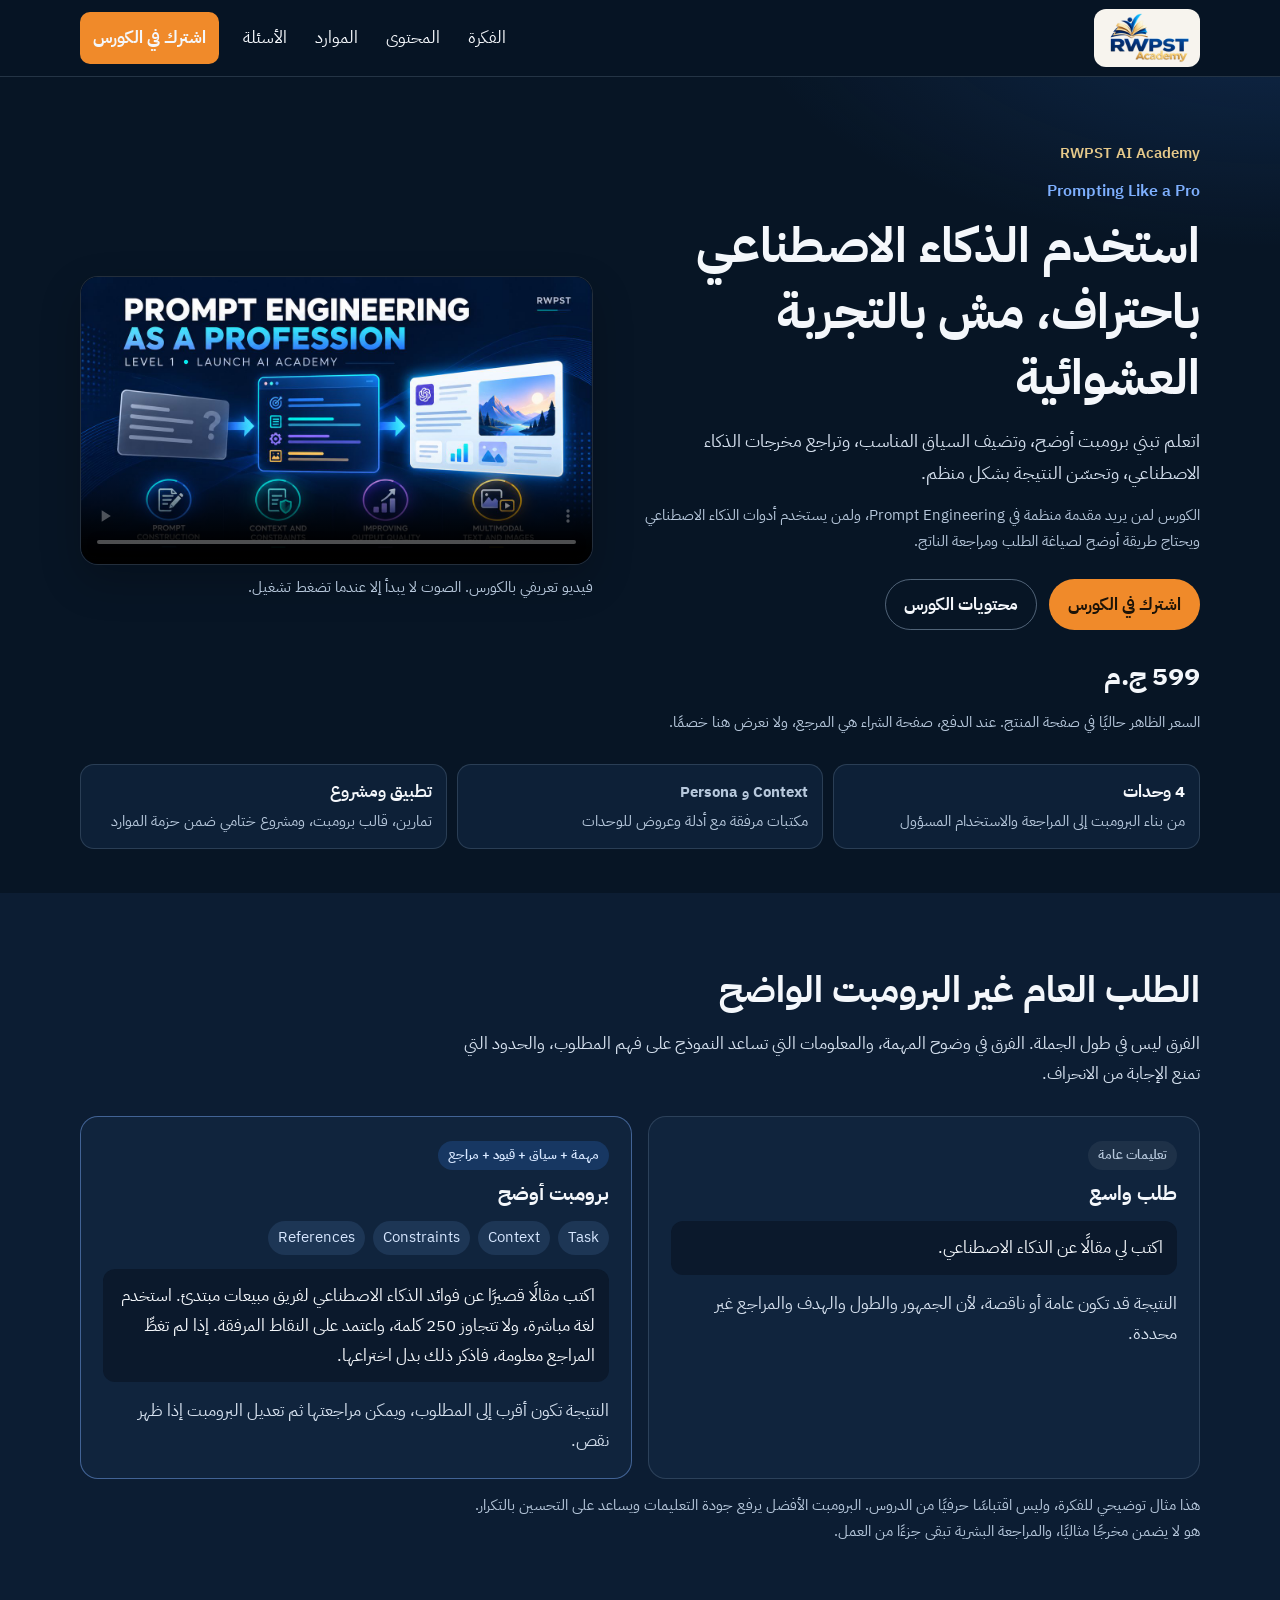
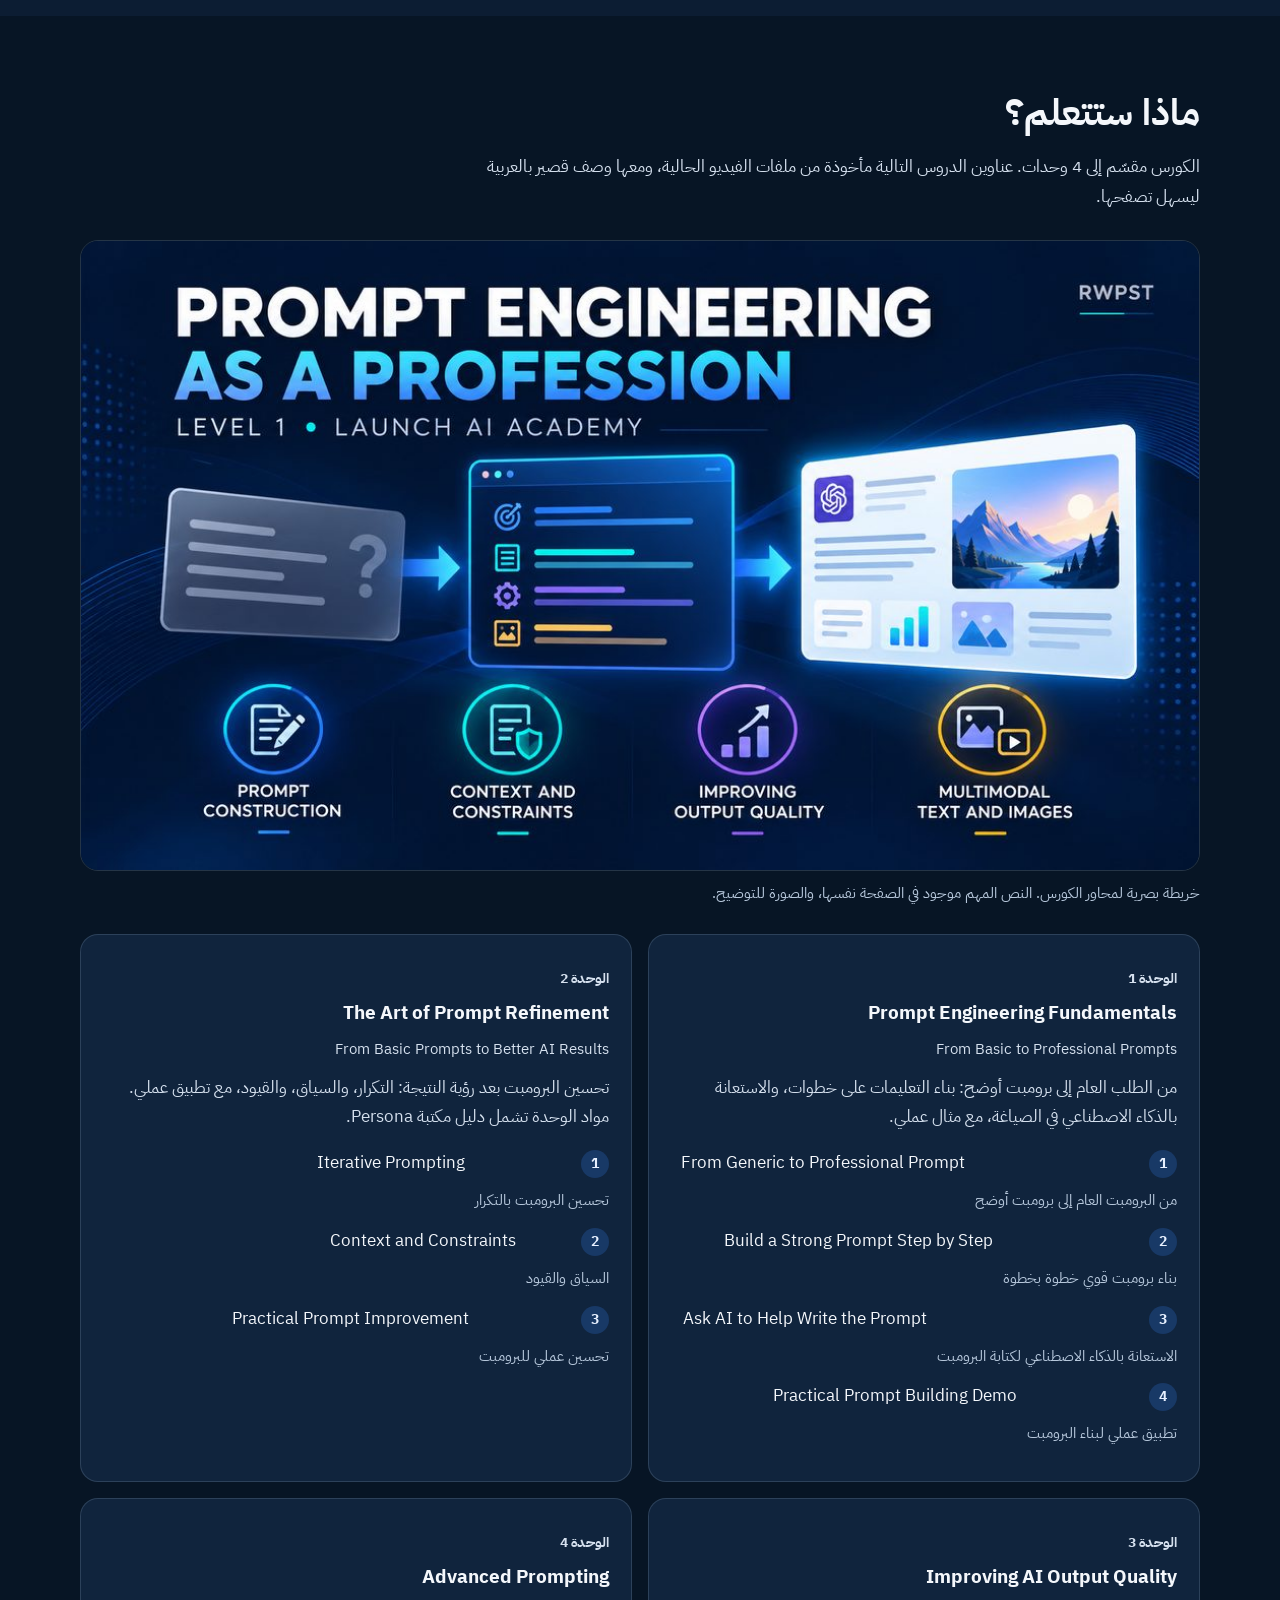
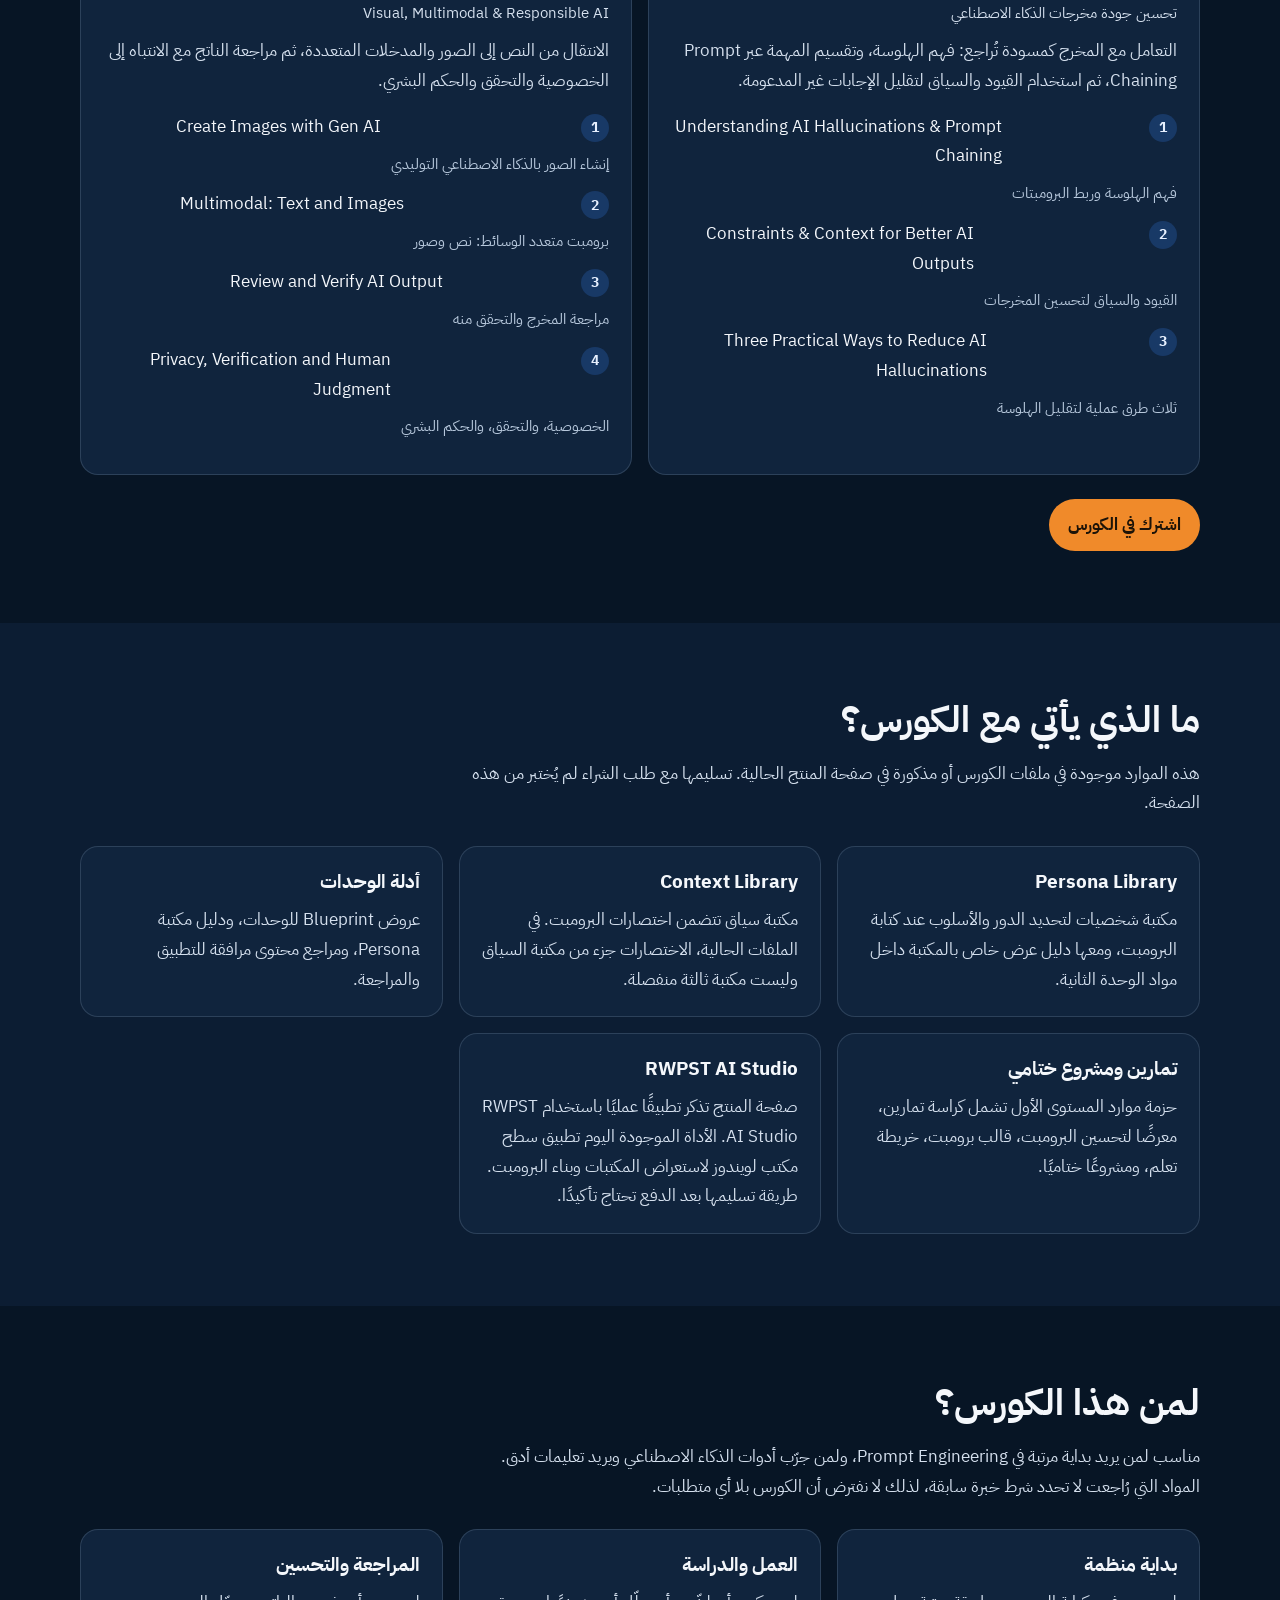
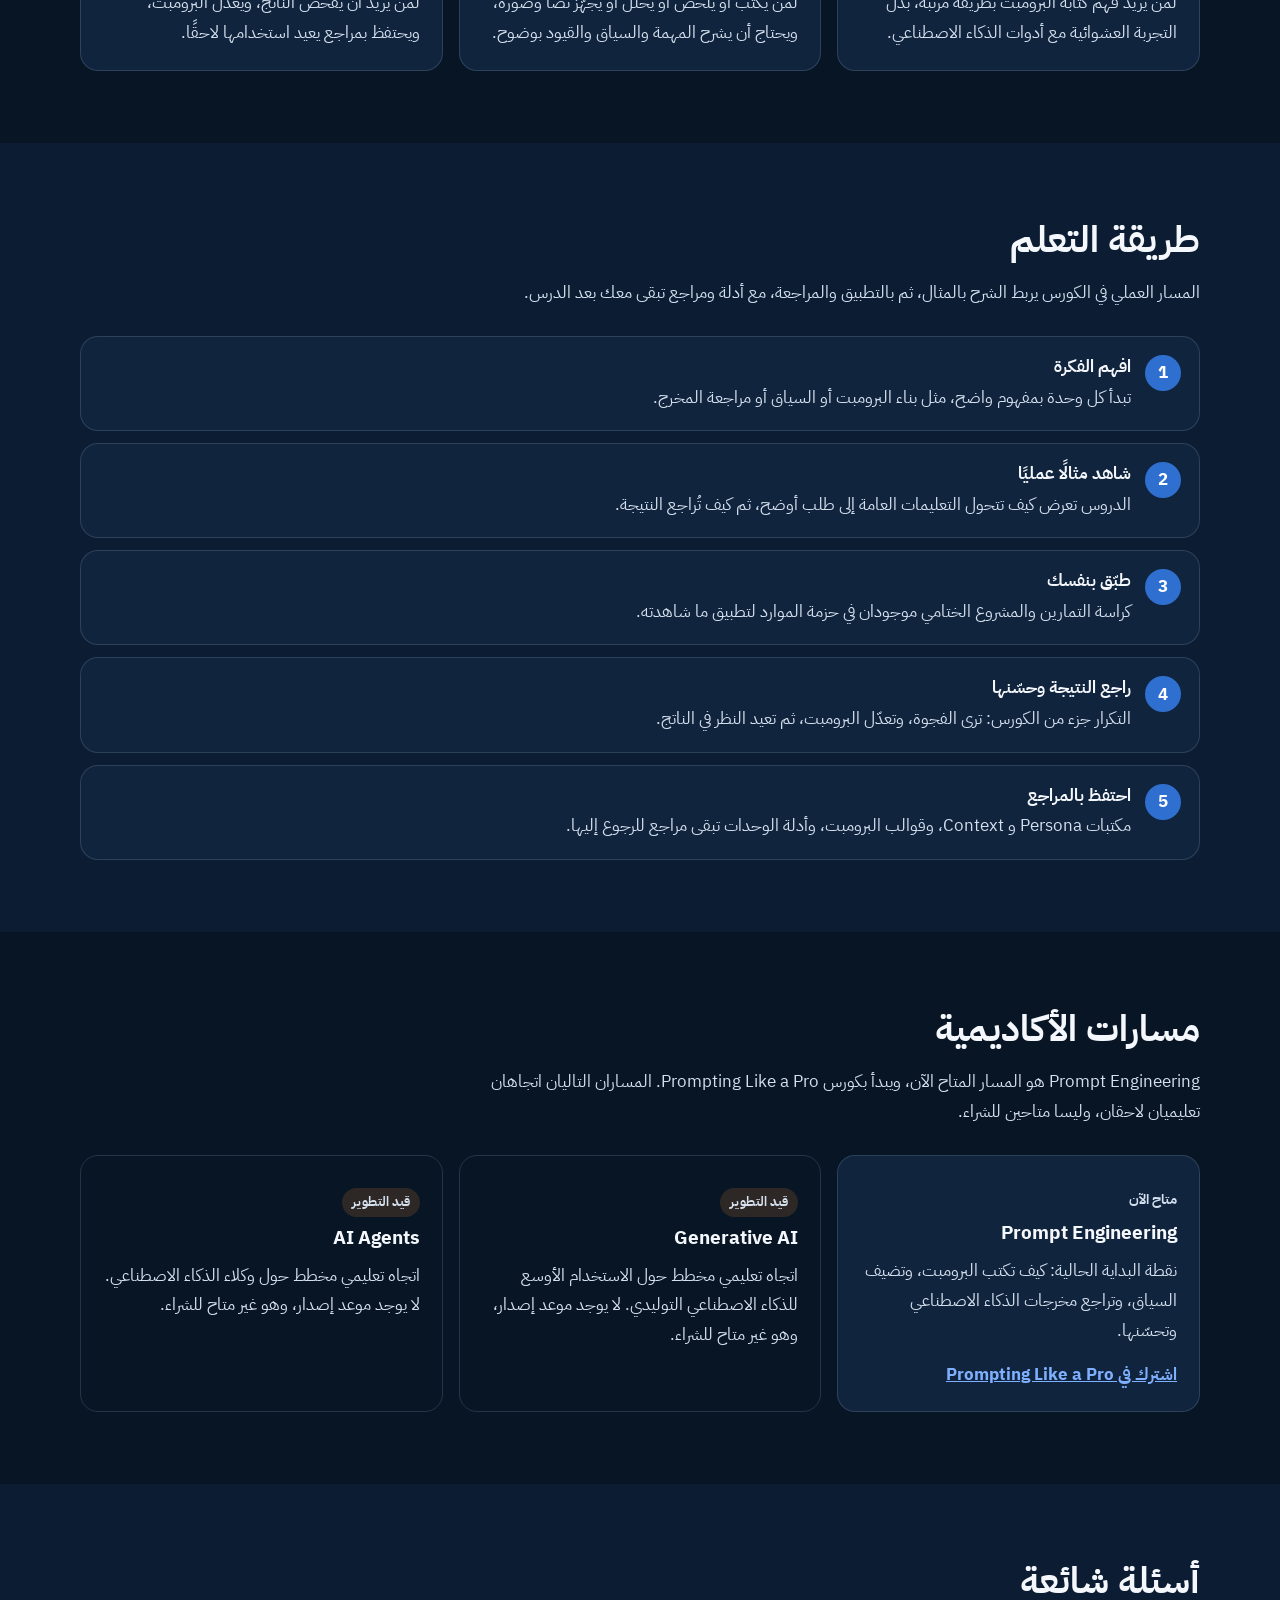
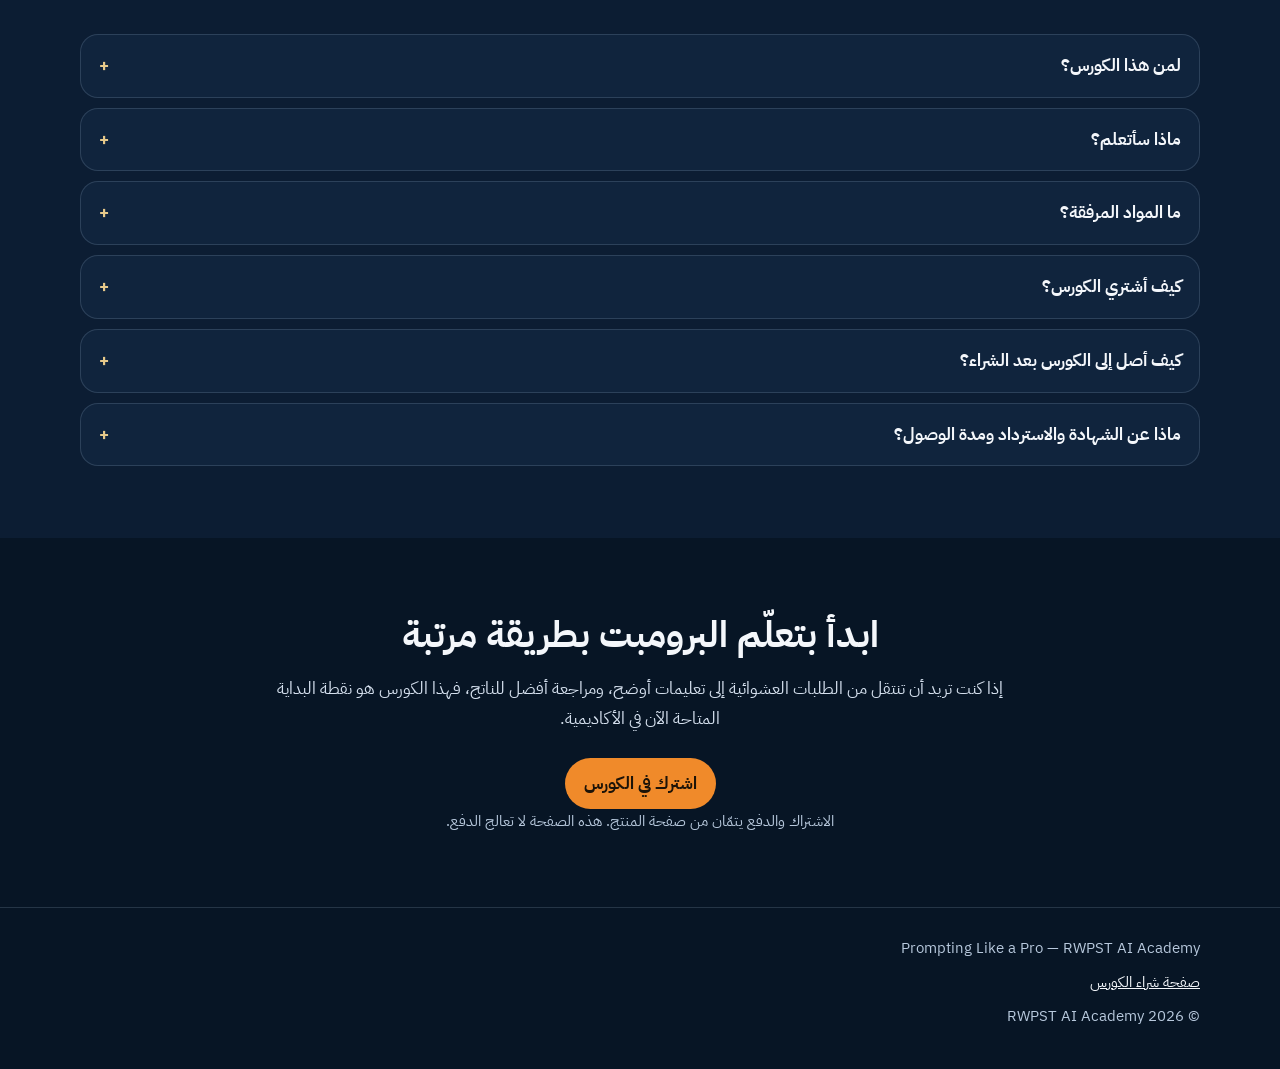
==== index.html @ 65ce8f08 "Initial RWPST Academy funnel" ====
<!DOCTYPE html>
<html lang="ar" dir="rtl">
<head>
  <meta charset="utf-8">
  <meta name="viewport" content="width=device-width, initial-scale=1">
  <title>Prompting Like a Pro | RWPST AI Academy</title>
  <meta name="description" content="استخدم الذكاء الاصطناعي باحتراف مع كورس Prompting Like a Pro من RWPST AI Academy. تعلّم بناء البرومبت، إضافة السياق، ومراجعة الناتج وتحسينه. الشراء من صفحة المنتج.">
  <meta name="theme-color" content="#071525">
  <meta property="og:type" content="website">
  <meta property="og:locale" content="ar_EG">
  <meta property="og:site_name" content="RWPST AI Academy">
  <meta property="og:title" content="Prompting Like a Pro | RWPST AI Academy">
  <meta property="og:description" content="مقدمة منظمة في Prompt Engineering: برومبت أوضح، سياق أنسب، ومراجعة لمخرجات الذكاء الاصطناعي. الشراء من صفحة المنتج.">
  <!-- Absolute social image for the planned host. Confirm the live URL before launch. -->
  <meta property="og:image" content="https://learn.rwpst.com/assets/images/og-cover.jpg">
  <meta property="og:image:alt" content="رسم لمسار كورس Prompt Engineering في RWPST AI Academy">
  <meta name="twitter:card" content="summary_large_image">
  <meta name="twitter:title" content="Prompting Like a Pro | RWPST AI Academy">
  <meta name="twitter:description" content="استخدم الذكاء الاصطناعي باحتراف، مش بالتجربة العشوائية.">
  <meta name="twitter:image" content="https://learn.rwpst.com/assets/images/og-cover.jpg">
  <link rel="icon" href="assets/images/favicon-32.png" type="image/png" sizes="32x32">
  <link rel="apple-touch-icon" href="assets/images/apple-touch-icon.png">
  <link rel="stylesheet" href="styles/main.css">
</head>
<body>
  <a class="skip-link" href="#main">تخطي إلى المحتوى</a>

  <header class="site-header">
    <div class="wrap header-inner">
      <a class="brand" href="#top">
        <img src="assets/images/logo.png" width="480" height="268" alt="RWPST Academy">
      </a>
      <button class="nav-toggle" type="button" aria-expanded="false" aria-controls="site-nav">القائمة</button>
      <nav id="site-nav" class="site-nav" aria-label="أقسام الصفحة">
        <a href="#problem">الفكرة</a>
        <a href="#curriculum">المحتوى</a>
        <a href="#resources">الموارد</a>
        <a href="#faq">الأسئلة</a>
        <a class="btn btn-primary nav-cta" data-checkout href="https://edu-rwpst-web1.odoo.com/shop/prompting-like-a-pro-4">اشترك في الكورس</a>
      </nav>
    </div>
  </header>

  <main id="main">
    <section class="hero" id="top">
      <div class="wrap hero-grid">
        <div>
          <p class="eyebrow">RWPST AI Academy</p>
          <p class="course-name"><span class="en" lang="en" dir="ltr">Prompting Like a Pro</span></p>
          <h1>استخدم الذكاء الاصطناعي باحتراف، مش بالتجربة العشوائية</h1>
          <p class="lead">اتعلم تبني برومبت أوضح، وتضيف السياق المناسب، وتراجع مخرجات الذكاء الاصطناعي، وتحسّن النتيجة بشكل منظم.</p>
          <p class="section-note">الكورس لمن يريد مقدمة منظمة في <span class="en" lang="en" dir="ltr">Prompt Engineering</span>، ولمن يستخدم أدوات الذكاء الاصطناعي ويحتاج طريقة أوضح لصياغة الطلب ومراجعة الناتج.</p>
          <div class="hero-actions">
            <a class="btn btn-primary" data-checkout href="https://edu-rwpst-web1.odoo.com/shop/prompting-like-a-pro-4">اشترك في الكورس</a>
            <a class="btn btn-secondary" href="#curriculum">محتويات الكورس</a>
          </div>
          <div class="price-row">
            <p class="price"><span data-price>599 ج.م</span></p>
            <p class="fine">السعر الظاهر حاليًا في صفحة المنتج. عند الدفع، صفحة الشراء هي المرجع، ولا نعرض هنا خصمًا.</p>
          </div>
        </div>
        <div>
          <div class="video-frame">
            <video controls playsinline preload="metadata" poster="assets/images/video-poster.jpg" aria-labelledby="intro-video-label">
              <source src="assets/videos/course-intro.mp4" type="video/mp4">
              متصفحك لا يشغّل هذا الفيديو. يمكنك متابعة أقسام الصفحة.
            </video>
          </div>
          <p class="video-caption" id="intro-video-label">فيديو تعريفي بالكورس. الصوت لا يبدأ إلا عندما تضغط تشغيل.</p>
        </div>
      </div>
      <ul class="facts">
        <li>
          <strong>4 وحدات</strong>
          <span>من بناء البرومبت إلى المراجعة والاستخدام المسؤول</span>
        </li>
        <li>
          <strong><span class="en" lang="en" dir="ltr">Persona و Context</span></strong>
          <span>مكتبات مرفقة مع أدلة وعروض للوحدات</span>
        </li>
        <li>
          <strong>تطبيق ومشروع</strong>
          <span>تمارين، قالب برومبت، ومشروع ختامي ضمن حزمة الموارد</span>
        </li>
      </ul>
    </section>

    <section class="section section-alt" id="problem">
      <div class="wrap">
        <h2>الطلب العام غير البرومبت الواضح</h2>
        <p class="section-intro">الفرق ليس في طول الجملة. الفرق في وضوح المهمة، والمعلومات التي تساعد النموذج على فهم المطلوب، والحدود التي تمنع الإجابة من الانحراف.</p>
        <div class="compare">
          <article class="compare-card">
            <p class="tag">تعليمات عامة</p>
            <h3>طلب واسع</h3>
            <p class="example">اكتب لي مقالًا عن الذكاء الاصطناعي.</p>
            <p class="result">النتيجة قد تكون عامة أو ناقصة، لأن الجمهور والطول والهدف والمراجع غير محددة.</p>
          </article>
          <article class="compare-card is-clear">
            <p class="tag">مهمة + سياق + قيود + مراجع</p>
            <h3>برومبت أوضح</h3>
            <ul class="parts">
              <li><span class="en" lang="en" dir="ltr">Task</span></li>
              <li><span class="en" lang="en" dir="ltr">Context</span></li>
              <li><span class="en" lang="en" dir="ltr">Constraints</span></li>
              <li><span class="en" lang="en" dir="ltr">References</span></li>
            </ul>
            <p class="example">اكتب مقالًا قصيرًا عن فوائد الذكاء الاصطناعي لفريق مبيعات مبتدئ. استخدم لغة مباشرة، ولا تتجاوز 250 كلمة، واعتمد على النقاط المرفقة. إذا لم تغطِّ المراجع معلومة، فاذكر ذلك بدل اختراعها.</p>
            <p class="result">النتيجة تكون أقرب إلى المطلوب، ويمكن مراجعتها ثم تعديل البرومبت إذا ظهر نقص.</p>
          </article>
        </div>
        <p class="section-note">هذا مثال توضيحي للفكرة، وليس اقتباسًا حرفيًا من الدروس. البرومبت الأفضل يرفع جودة التعليمات ويساعد على التحسين بالتكرار. هو لا يضمن مخرجًا مثاليًا، والمراجعة البشرية تبقى جزءًا من العمل.</p>
      </div>
    </section>

    <section class="section" id="curriculum">
      <div class="wrap">
        <h2>ماذا ستتعلم؟</h2>
        <p class="section-intro">الكورس مقسّم إلى 4 وحدات. عناوين الدروس التالية مأخوذة من ملفات الفيديو الحالية، ومعها وصف قصير بالعربية ليسهل تصفحها.</p>
        <figure class="figure">
          <img src="assets/images/course-map.jpg" width="1100" height="619" alt="رسم لمسار الكورس: بناء البرومبت، السياق والقيود، تحسين جودة المخرجات، والنص مع الصور" loading="lazy">
          <figcaption class="figcaption">خريطة بصرية لمحاور الكورس. النص المهم موجود في الصفحة نفسها، والصورة للتوضيح.</figcaption>
        </figure>
        <div class="cards modules">
          <article class="module-card">
            <p class="module-index">الوحدة 1</p>
            <h3><span class="en" lang="en" dir="ltr">Prompt Engineering Fundamentals</span></h3>
            <p class="module-sub"><span class="en" lang="en" dir="ltr">From Basic to Professional Prompts</span></p>
            <p>من الطلب العام إلى برومبت أوضح: بناء التعليمات على خطوات، والاستعانة بالذكاء الاصطناعي في الصياغة، مع مثال عملي.</p>
            <ol class="lessons">
              <li>
                <span class="en" lang="en" dir="ltr">From Generic to Professional Prompt</span>
                <span class="lesson-ar">من البرومبت العام إلى برومبت أوضح</span>
              </li>
              <li>
                <span class="en" lang="en" dir="ltr">Build a Strong Prompt Step by Step</span>
                <span class="lesson-ar">بناء برومبت قوي خطوة بخطوة</span>
              </li>
              <li>
                <span class="en" lang="en" dir="ltr">Ask AI to Help Write the Prompt</span>
                <span class="lesson-ar">الاستعانة بالذكاء الاصطناعي لكتابة البرومبت</span>
              </li>
              <li>
                <span class="en" lang="en" dir="ltr">Practical Prompt Building Demo</span>
                <span class="lesson-ar">تطبيق عملي لبناء البرومبت</span>
              </li>
            </ol>
          </article>

          <article class="module-card">
            <p class="module-index">الوحدة 2</p>
            <h3><span class="en" lang="en" dir="ltr">The Art of Prompt Refinement</span></h3>
            <p class="module-sub"><span class="en" lang="en" dir="ltr">From Basic Prompts to Better AI Results</span></p>
            <p>تحسين البرومبت بعد رؤية النتيجة: التكرار، والسياق، والقيود، مع تطبيق عملي. مواد الوحدة تشمل دليل مكتبة <span class="en" lang="en" dir="ltr">Persona</span>.</p>
            <ol class="lessons">
              <li>
                <span class="en" lang="en" dir="ltr">Iterative Prompting</span>
                <span class="lesson-ar">تحسين البرومبت بالتكرار</span>
              </li>
              <li>
                <span class="en" lang="en" dir="ltr">Context and Constraints</span>
                <span class="lesson-ar">السياق والقيود</span>
              </li>
              <li>
                <span class="en" lang="en" dir="ltr">Practical Prompt Improvement</span>
                <span class="lesson-ar">تحسين عملي للبرومبت</span>
              </li>
            </ol>
          </article>

          <article class="module-card">
            <p class="module-index">الوحدة 3</p>
            <h3><span class="en" lang="en" dir="ltr">Improving AI Output Quality</span></h3>
            <p class="module-sub">تحسين جودة مخرجات الذكاء الاصطناعي</p>
            <p>التعامل مع المخرج كمسودة تُراجع: فهم الهلوسة، وتقسيم المهمة عبر <span class="en" lang="en" dir="ltr">Prompt Chaining</span>، ثم استخدام القيود والسياق لتقليل الإجابات غير المدعومة.</p>
            <ol class="lessons">
              <li>
                <span class="en" lang="en" dir="ltr">Understanding AI Hallucinations &amp; Prompt Chaining</span>
                <span class="lesson-ar">فهم الهلوسة وربط البرومبتات</span>
              </li>
              <li>
                <span class="en" lang="en" dir="ltr">Constraints &amp; Context for Better AI Outputs</span>
                <span class="lesson-ar">القيود والسياق لتحسين المخرجات</span>
              </li>
              <li>
                <span class="en" lang="en" dir="ltr">Three Practical Ways to Reduce AI Hallucinations</span>
                <span class="lesson-ar">ثلاث طرق عملية لتقليل الهلوسة</span>
              </li>
            </ol>
          </article>

          <article class="module-card">
            <p class="module-index">الوحدة 4</p>
            <h3><span class="en" lang="en" dir="ltr">Advanced Prompting</span></h3>
            <p class="module-sub"><span class="en" lang="en" dir="ltr">Visual, Multimodal &amp; Responsible AI</span></p>
            <p>الانتقال من النص إلى الصور والمدخلات المتعددة، ثم مراجعة الناتج مع الانتباه إلى الخصوصية والتحقق والحكم البشري.</p>
            <ol class="lessons">
              <li>
                <span class="en" lang="en" dir="ltr">Create Images with Gen AI</span>
                <span class="lesson-ar">إنشاء الصور بالذكاء الاصطناعي التوليدي</span>
              </li>
              <li>
                <span class="en" lang="en" dir="ltr">Multimodal: Text and Images</span>
                <span class="lesson-ar">برومبت متعدد الوسائط: نص وصور</span>
              </li>
              <li>
                <span class="en" lang="en" dir="ltr">Review and Verify AI Output</span>
                <span class="lesson-ar">مراجعة المخرج والتحقق منه</span>
              </li>
              <li>
                <span class="en" lang="en" dir="ltr">Privacy, Verification and Human Judgment</span>
                <span class="lesson-ar">الخصوصية، والتحقق، والحكم البشري</span>
              </li>
            </ol>
          </article>
        </div>
        <div class="hero-actions">
          <a class="btn btn-primary" data-checkout href="https://edu-rwpst-web1.odoo.com/shop/prompting-like-a-pro-4">اشترك في الكورس</a>
        </div>
      </div>
    </section>

    <section class="section section-alt" id="resources">
      <div class="wrap">
        <h2>ما الذي يأتي مع الكورس؟</h2>
        <p class="section-intro">هذه الموارد موجودة في ملفات الكورس أو مذكورة في صفحة المنتج الحالية. تسليمها مع طلب الشراء لم يُختبر من هذه الصفحة.</p>
        <div class="cards resources">
          <article class="card">
            <h3><span class="en" lang="en" dir="ltr">Persona Library</span></h3>
            <p>مكتبة شخصيات لتحديد الدور والأسلوب عند كتابة البرومبت، ومعها دليل عرض خاص بالمكتبة داخل مواد الوحدة الثانية.</p>
          </article>
          <article class="card">
            <h3><span class="en" lang="en" dir="ltr">Context Library</span></h3>
            <p>مكتبة سياق تتضمن اختصارات البرومبت. في الملفات الحالية، الاختصارات جزء من مكتبة السياق وليست مكتبة ثالثة منفصلة.</p>
          </article>
          <article class="card">
            <h3>أدلة الوحدات</h3>
            <p>عروض <span class="en" lang="en" dir="ltr">Blueprint</span> للوحدات، ودليل مكتبة <span class="en" lang="en" dir="ltr">Persona</span>، ومراجع محتوى مرافقة للتطبيق والمراجعة.</p>
          </article>
          <article class="card">
            <h3>تمارين ومشروع ختامي</h3>
            <p>حزمة موارد المستوى الأول تشمل كراسة تمارين، معرضًا لتحسين البرومبت، قالب برومبت، خريطة تعلم، ومشروعًا ختاميًا.</p>
          </article>
          <article class="card">
            <h3><span class="en" lang="en" dir="ltr">RWPST AI Studio</span></h3>
            <p>صفحة المنتج تذكر تطبيقًا عمليًا باستخدام <span class="en" lang="en" dir="ltr">RWPST AI Studio</span>. الأداة الموجودة اليوم تطبيق سطح مكتب لويندوز لاستعراض المكتبات وبناء البرومبت. طريقة تسليمها بعد الدفع تحتاج تأكيدًا.</p>
          </article>
        </div>
      </div>
    </section>

    <section class="section" id="audience">
      <div class="wrap">
        <h2>لمن هذا الكورس؟</h2>
        <p class="section-intro">مناسب لمن يريد بداية مرتبة في <span class="en" lang="en" dir="ltr">Prompt Engineering</span>، ولمن جرّب أدوات الذكاء الاصطناعي ويريد تعليمات أدق. المواد التي رُاجعت لا تحدد شرط خبرة سابقة، لذلك لا نفترض أن الكورس بلا أي متطلبات.</p>
        <div class="cards audience">
          <article class="card">
            <h3>بداية منظمة</h3>
            <p>لمن يريد فهم كتابة البرومبت بطريقة مرتبة، بدل التجربة العشوائية مع أدوات الذكاء الاصطناعي.</p>
          </article>
          <article class="card">
            <h3>العمل والدراسة</h3>
            <p>لمن يكتب أو يلخّص أو يحلّل أو يجهّز نصًا وصورة، ويحتاج أن يشرح المهمة والسياق والقيود بوضوح.</p>
          </article>
          <article class="card">
            <h3>المراجعة والتحسين</h3>
            <p>لمن يريد أن يفحص الناتج، ويعدّل البرومبت، ويحتفظ بمراجع يعيد استخدامها لاحقًا.</p>
          </article>
        </div>
      </div>
    </section>

    <section class="section section-alt" id="approach">
      <div class="wrap">
        <h2>طريقة التعلم</h2>
        <p class="section-intro">المسار العملي في الكورس يربط الشرح بالمثال، ثم بالتطبيق والمراجعة، مع أدلة ومراجع تبقى معك بعد الدرس.</p>
        <ol class="steps">
          <li>
            <div>
              <h3>افهم الفكرة</h3>
              <p>تبدأ كل وحدة بمفهوم واضح، مثل بناء البرومبت أو السياق أو مراجعة المخرج.</p>
            </div>
          </li>
          <li>
            <div>
              <h3>شاهد مثالًا عمليًا</h3>
              <p>الدروس تعرض كيف تتحول التعليمات العامة إلى طلب أوضح، ثم كيف تُراجع النتيجة.</p>
            </div>
          </li>
          <li>
            <div>
              <h3>طبّق بنفسك</h3>
              <p>كراسة التمارين والمشروع الختامي موجودان في حزمة الموارد لتطبيق ما شاهدته.</p>
            </div>
          </li>
          <li>
            <div>
              <h3>راجع النتيجة وحسّنها</h3>
              <p>التكرار جزء من الكورس: ترى الفجوة، وتعدّل البرومبت، ثم تعيد النظر في الناتج.</p>
            </div>
          </li>
          <li>
            <div>
              <h3>احتفظ بالمراجع</h3>
              <p>مكتبات <span class="en" lang="en" dir="ltr">Persona</span> و <span class="en" lang="en" dir="ltr">Context</span>، وقوالب البرومبت، وأدلة الوحدات تبقى مراجع للرجوع إليها.</p>
            </div>
          </li>
        </ol>
      </div>
    </section>

    <section class="section" id="paths">
      <div class="wrap">
        <h2>مسارات الأكاديمية</h2>
        <p class="section-intro"><span class="en" lang="en" dir="ltr">Prompt Engineering</span> هو المسار المتاح الآن، ويبدأ بكورس <span class="en" lang="en" dir="ltr">Prompting Like a Pro</span>. المساران التاليان اتجاهان تعليميان لاحقان، وليسا متاحين للشراء.</p>
        <div class="cards paths">
          <article class="path-card">
            <p class="path-status">متاح الآن</p>
            <h3><span class="en" lang="en" dir="ltr">Prompt Engineering</span></h3>
            <p>نقطة البداية الحالية: كيف تكتب البرومبت، وتضيف السياق، وتراجع مخرجات الذكاء الاصطناعي وتحسّنها.</p>
            <a class="text-link" data-checkout href="https://edu-rwpst-web1.odoo.com/shop/prompting-like-a-pro-4">اشترك في Prompting Like a Pro</a>
          </article>
          <article class="path-card is-future">
            <p class="badge">قيد التطوير</p>
            <h3><span class="en" lang="en" dir="ltr">Generative AI</span></h3>
            <p>اتجاه تعليمي مخطط حول الاستخدام الأوسع للذكاء الاصطناعي التوليدي. لا يوجد موعد إصدار، وهو غير متاح للشراء.</p>
          </article>
          <article class="path-card is-future">
            <p class="badge">قيد التطوير</p>
            <h3><span class="en" lang="en" dir="ltr">AI Agents</span></h3>
            <p>اتجاه تعليمي مخطط حول وكلاء الذكاء الاصطناعي. لا يوجد موعد إصدار، وهو غير متاح للشراء.</p>
          </article>
        </div>
      </div>
    </section>

    <section class="section section-alt" id="faq">
      <div class="wrap">
        <h2>أسئلة شائعة</h2>
        <div class="faq-list">
          <details class="faq-item">
            <summary>لمن هذا الكورس؟</summary>
            <div class="faq-panel">
              <p>لمن يريد مقدمة منظمة في <span class="en" lang="en" dir="ltr">Prompt Engineering</span>، ولمن يستخدم أدوات الذكاء الاصطناعي ويريد طريقة أوضح لكتابة البرومبت ومراجعة الناتج. لا تذكر المواد التي رُاجعت شرط خبرة محددًا، ولا نقول إن الكورس لا يحتاج أي معرفة سابقة.</p>
            </div>
          </details>
          <details class="faq-item">
            <summary>ماذا سأتعلم؟</summary>
            <div class="faq-panel">
              <p>أربع وحدات: بناء البرومبت من الصيغة العامة إلى صيغة أوضح، تحسين البرومبت عبر السياق والقيود والتكرار، رفع قابلية مراجعة المخرجات، ثم البرومبت البصري ومتعدد الوسائط مع التحقق والخصوصية والحكم البشري. تفاصيل الدروس في قسم المحتوى.</p>
            </div>
          </details>
          <details class="faq-item">
            <summary>ما المواد المرفقة؟</summary>
            <div class="faq-panel">
              <p>مكتبة <span class="en" lang="en" dir="ltr">Persona</span>، ومكتبة <span class="en" lang="en" dir="ltr">Context</span> وفيها اختصارات البرومبت، وأدلة وعروض للوحدات، وكراسة تمارين، وقالب برومبت، ومعرض تحسين، وخريطة تعلم، ومشروع ختامي. صفحة المنتج تذكر أيضًا التطبيق العملي باستخدام <span class="en" lang="en" dir="ltr">RWPST AI Studio</span>.</p>
            </div>
          </details>
          <details class="faq-item">
            <summary>كيف أشتري الكورس؟</summary>
            <div class="faq-panel">
              <p>من زر «اشترك في الكورس». تنتقل إلى صفحة المنتج على منصة الأكاديمية لإتمام الطلب والدفع. هذه الصفحة لا تجمع بيانات البطاقة ولا تنفّذ عملية دفع. وسائل الدفع تظهر في صفحة الشراء، ولم نُثبتها هنا.</p>
            </div>
          </details>
          <details class="faq-item">
            <summary>كيف أصل إلى الكورس بعد الشراء؟</summary>
            <div class="faq-panel">
              <p>معالجة الطلب تتم عبر منصة الأكاديمية. مسار فتح المحتوى بعد الدفع لم يُختبر ضمن هذا المشروع، لذلك لا نحدد هنا مدة الوصول أو خطوات الدخول. راجع صفحة المنتج أو الأكاديمية إذا كانت طريقة الوصول حاسمة قبل الشراء.</p>
            </div>
          </details>
          <details class="faq-item">
            <summary>ماذا عن الشهادة والاسترداد ومدة الوصول؟</summary>
            <div class="faq-panel">
              <p>مدة الوصول، وسياسة الاسترداد، والشهادة غير مذكورة في المواد التي رُاجعت. هذه التفاصيل تحتاج تأكيدًا من صفحة المنتج أو من الأكاديمية قبل الإطلاق، ولا نعرض لها حكمًا هنا.</p>
            </div>
          </details>
        </div>
      </div>
    </section>

    <section class="section final" id="enroll">
      <div class="wrap">
        <h2>ابدأ بتعلّم البرومبت بطريقة مرتبة</h2>
        <p class="section-intro">إذا كنت تريد أن تنتقل من الطلبات العشوائية إلى تعليمات أوضح، ومراجعة أفضل للناتج، فهذا الكورس هو نقطة البداية المتاحة الآن في الأكاديمية.</p>
        <div class="hero-actions">
          <a class="btn btn-primary" data-checkout href="https://edu-rwpst-web1.odoo.com/shop/prompting-like-a-pro-4">اشترك في الكورس</a>
        </div>
        <p class="fine">الاشتراك والدفع يتمّان من صفحة المنتج. هذه الصفحة لا تعالج الدفع.</p>
      </div>
    </section>
  </main>

  <footer class="site-footer">
    <div class="wrap footer-inner">
      <p>RWPST AI Academy — <span class="en" lang="en" dir="ltr">Prompting Like a Pro</span></p>
      <p><a data-checkout href="https://edu-rwpst-web1.odoo.com/shop/prompting-like-a-pro-4">صفحة شراء الكورس</a></p>
      <p>© 2026 RWPST AI Academy</p>
    </div>
  </footer>

  <script src="scripts/config.js" defer></script>
  <script src="scripts/main.js" defer></script>
</body>
</html>
---- styles/main.css ----
@font-face {
  font-family: "IBM Plex Sans Arabic";
  font-style: normal;
  font-weight: 400;
  font-display: swap;
  src: url("../assets/fonts/ibm-plex-sans-arabic-latin-400.woff2") format("woff2");
  unicode-range: U+0000-00FF, U+0131, U+0152-0153, U+02BB-02BC, U+02C6, U+02DA, U+02DC, U+0304, U+0308, U+0329, U+2000-206F, U+20AC, U+2122, U+2191, U+2193, U+2212, U+2215, U+FEFF, U+FFFD;
}

@font-face {
  font-family: "IBM Plex Sans Arabic";
  font-style: normal;
  font-weight: 600;
  font-display: swap;
  src: url("../assets/fonts/ibm-plex-sans-arabic-latin-600.woff2") format("woff2");
  unicode-range: U+0000-00FF, U+0131, U+0152-0153, U+02BB-02BC, U+02C6, U+02DA, U+02DC, U+0304, U+0308, U+0329, U+2000-206F, U+20AC, U+2122, U+2191, U+2193, U+2212, U+2215, U+FEFF, U+FFFD;
}

@font-face {
  font-family: "IBM Plex Sans Arabic";
  font-style: normal;
  font-weight: 700;
  font-display: swap;
  src: url("../assets/fonts/ibm-plex-sans-arabic-latin-700.woff2") format("woff2");
  unicode-range: U+0000-00FF, U+0131, U+0152-0153, U+02BB-02BC, U+02C6, U+02DA, U+02DC, U+0304, U+0308, U+0329, U+2000-206F, U+20AC, U+2122, U+2191, U+2193, U+2212, U+2215, U+FEFF, U+FFFD;
}

@font-face {
  font-family: "IBM Plex Sans Arabic";
  font-style: normal;
  font-weight: 400;
  font-display: swap;
  src: url("../assets/fonts/ibm-plex-sans-arabic-arabic-400.woff2") format("woff2");
  unicode-range: U+0600-06FF, U+0750-077F, U+0870-088E, U+0890-0891, U+0897-08E1, U+08E3-08FF, U+200C-200E, U+2010-2011, U+204F, U+2E41, U+FB50-FDFF, U+FE70-FEFC;
}

@font-face {
  font-family: "IBM Plex Sans Arabic";
  font-style: normal;
  font-weight: 600;
  font-display: swap;
  src: url("../assets/fonts/ibm-plex-sans-arabic-arabic-600.woff2") format("woff2");
  unicode-range: U+0600-06FF, U+0750-077F, U+0870-088E, U+0890-0891, U+0897-08E1, U+08E3-08FF, U+200C-200E, U+2010-2011, U+204F, U+2E41, U+FB50-FDFF, U+FE70-FEFC;
}

@font-face {
  font-family: "IBM Plex Sans Arabic";
  font-style: normal;
  font-weight: 700;
  font-display: swap;
  src: url("../assets/fonts/ibm-plex-sans-arabic-arabic-700.woff2") format("woff2");
  unicode-range: U+0600-06FF, U+0750-077F, U+0870-088E, U+0890-0891, U+0897-08E1, U+08E3-08FF, U+200C-200E, U+2010-2011, U+204F, U+2E41, U+FB50-FDFF, U+FE70-FEFC;
}

:root {
  --navy: #071525;
  --navy-2: #0c1d33;
  --surface: #10243d;
  --surface-2: #16304f;
  --line: rgba(190, 214, 242, 0.16);
  --text: #f4f7fb;
  --muted: #d5e0ee;
  --soft: #b7c8dc;
  --blue: #7eb0ff;
  --blue-deep: #2f6fd0;
  --orange: #f08a2a;
  --orange-ink: #1c1308;
  --gold: #e6c98a;
  --shadow: 0 16px 40px rgba(0, 0, 0, 0.22);
  --radius: 18px;
  --header: 76px;
  --container: 1120px;
  --font: "IBM Plex Sans Arabic", "Segoe UI", Tahoma, sans-serif;
}

*,
*::before,
*::after {
  box-sizing: border-box;
}

html {
  scroll-behavior: smooth;
}

body {
  margin: 0;
  background: var(--navy);
  color: var(--text);
  font-family: var(--font);
  font-size: 1.0625rem;
  line-height: 1.75;
  text-rendering: optimizeLegibility;
}

img,
video {
  max-width: 100%;
  height: auto;
}

a {
  color: var(--blue);
}

a:hover {
  color: #c5dbff;
}

p,
ul,
ol {
  margin: 0;
}

h1,
h2,
h3 {
  margin: 0;
  line-height: 1.35;
  font-weight: 700;
}

.skip-link {
  position: absolute;
  inset-inline-start: 12px;
  top: 8px;
  transform: translateY(-140%);
  background: #fff;
  color: #071525;
  padding: 8px 12px;
  border-radius: 8px;
  z-index: 20;
}

.skip-link:focus {
  transform: none;
}

.wrap {
  width: min(var(--container), calc(100% - 32px));
  margin-inline: auto;
}

.en {
  unicode-bidi: isolate;
}

.site-header {
  position: sticky;
  top: 0;
  z-index: 10;
  background: rgba(7, 21, 37, 0.96);
  border-bottom: 1px solid var(--line);
  backdrop-filter: blur(12px);
}

.header-inner {
  min-height: var(--header);
  display: flex;
  align-items: center;
  justify-content: space-between;
  gap: 16px;
}

.brand {
  display: flex;
  align-items: center;
  text-decoration: none;
}

.brand img {
  display: block;
  height: 58px;
  width: auto;
  background: #f7f4ee;
  border-radius: 12px;
  padding: 4px 8px;
}

.nav-toggle {
  display: inline-flex;
  align-items: center;
  justify-content: center;
  min-height: 44px;
  padding: 8px 14px;
  border: 1px solid var(--line);
  border-radius: 999px;
  background: transparent;
  color: var(--text);
  font: inherit;
  cursor: pointer;
}

.site-nav {
  display: none;
  position: absolute;
  inset-inline: 0;
  top: 100%;
  padding: 8px 16px 16px;
  background: #0b1b2e;
  border-bottom: 1px solid var(--line);
}

.site-nav.is-open {
  display: grid;
  gap: 4px;
  z-index: 11;
  background: #0c1c31;
  box-shadow: 0 18px 36px rgba(0, 0, 0, 0.35);
}

.site-nav a {
  color: var(--text);
  text-decoration: none;
  padding: 10px 12px;
  border-radius: 10px;
}

.site-nav a:hover {
  background: rgba(255, 255, 255, 0.05);
}

.nav-cta {
  margin-top: 6px;
}

.hero {
  padding: 40px 0 28px;
  background:
    radial-gradient(900px 420px at 100% -10%, rgba(47, 111, 208, 0.22), transparent 60%),
    var(--navy);
}

.hero-grid {
  display: grid;
  gap: 28px;
}

.eyebrow {
  margin-bottom: 10px;
  color: var(--gold);
  font-size: 0.92rem;
  font-weight: 600;
  letter-spacing: 0;
}

.course-name {
  margin-bottom: 8px;
  color: var(--blue);
  font-size: 1rem;
  font-weight: 600;
}

h1 {
  max-width: 14em;
  font-size: clamp(1.85rem, 4vw, 3.05rem);
}

.lead {
  margin-top: 16px;
  max-width: 42rem;
  color: var(--muted);
  font-size: 1.12rem;
}

.hero-actions {
  display: flex;
  flex-wrap: wrap;
  gap: 12px;
  margin-top: 24px;
}

.btn {
  display: inline-flex;
  align-items: center;
  justify-content: center;
  min-height: 48px;
  padding: 10px 18px;
  border-radius: 999px;
  border: 1px solid transparent;
  font: inherit;
  font-weight: 700;
  text-decoration: none;
  cursor: pointer;
}

.btn-primary {
  background: var(--orange);
  color: var(--orange-ink);
}

.btn-primary:hover {
  background: #ff9d45;
  color: var(--orange-ink);
}

.btn-secondary {
  background: transparent;
  color: var(--text);
  border-color: rgba(190, 214, 242, 0.4);
}

.btn-secondary:hover {
  background: rgba(255, 255, 255, 0.05);
  color: var(--text);
}

.price-row {
  display: flex;
  flex-wrap: wrap;
  align-items: baseline;
  gap: 10px 16px;
  margin-top: 22px;
}

.price {
  font-size: 1.7rem;
  font-weight: 700;
}

.fine,
.video-caption,
.section-note,
.figcaption {
  color: var(--soft);
  font-size: 0.92rem;
}

.facts {
  display: grid;
  gap: 10px;
  width: min(var(--container), calc(100% - 32px));
  margin: 28px auto 8px;
  padding: 0;
  list-style: none;
}

.facts li {
  padding: 12px 14px;
  background: rgba(16, 36, 61, 0.8);
  border: 1px solid var(--line);
  border-radius: 14px;
}

.facts strong {
  display: block;
  color: var(--text);
}

.facts span {
  color: var(--soft);
  font-size: 0.92rem;
}

.video-frame {
  background: #050d18;
  border: 1px solid var(--line);
  border-radius: var(--radius);
  box-shadow: var(--shadow);
  overflow: hidden;
}

.video-frame video {
  display: block;
  width: 100%;
  aspect-ratio: 16 / 9;
  background: #050d18;
}

.video-caption {
  margin-top: 10px;
}

.section {
  padding: 72px 0;
}

.section-alt {
  background: var(--navy-2);
}

.section h2 {
  max-width: 16em;
  font-size: clamp(1.6rem, 3vw, 2.3rem);
}

.section-intro {
  max-width: 46rem;
  margin-top: 14px;
  color: var(--muted);
}

.section-note {
  margin-top: 14px;
  max-width: 46rem;
}

.compare {
  display: grid;
  gap: 16px;
  margin-top: 28px;
}

.compare-card {
  padding: 22px;
  background: var(--surface);
  border: 1px solid var(--line);
  border-radius: var(--radius);
}

.compare-card.is-clear {
  border-color: rgba(126, 176, 255, 0.45);
}

.tag {
  display: inline-block;
  margin-bottom: 10px;
  padding: 3px 10px;
  border-radius: 999px;
  background: rgba(255, 255, 255, 0.06);
  color: var(--soft);
  font-size: 0.82rem;
  font-weight: 600;
}

.compare-card.is-clear .tag {
  background: rgba(47, 111, 208, 0.25);
  color: #d7e7ff;
}

.compare-card h3 {
  font-size: 1.25rem;
}

.example {
  margin-top: 14px;
  padding: 12px 14px;
  border-radius: 12px;
  background: rgba(5, 13, 24, 0.45);
  color: var(--text);
}

.result {
  margin-top: 14px;
  color: var(--muted);
}

.parts {
  display: flex;
  flex-wrap: wrap;
  gap: 8px;
  margin-top: 14px;
  padding: 0;
  list-style: none;
}

.parts li {
  padding: 4px 10px;
  border-radius: 999px;
  background: rgba(126, 176, 255, 0.12);
  color: #d7e7ff;
  font-size: 0.92rem;
}

.figure {
  margin: 28px 0 0;
}

.figure img {
  display: block;
  width: 100%;
  border-radius: var(--radius);
  border: 1px solid var(--line);
}

.figcaption {
  margin-top: 10px;
}

.cards {
  display: grid;
  gap: 16px;
  margin-top: 28px;
}

.card,
.module-card,
.path-card,
.faq-item {
  background: var(--surface);
  border: 1px solid var(--line);
  border-radius: var(--radius);
}

.module-card,
.card,
.path-card {
  padding: 22px;
}

.module-index,
.path-status {
  margin-bottom: 8px;
  color: var(--blue);
  font-size: 0.88rem;
  font-weight: 700;
}

.module-card h3,
.card h3,
.path-card h3 {
  font-size: 1.2rem;
}

.module-sub {
  margin-top: 4px;
  color: var(--gold);
  font-size: 0.95rem;
}

.module-card p,
.card p,
.path-card p {
  margin-top: 10px;
  color: var(--muted);
}

.lessons {
  margin-top: 16px;
  padding: 0;
  list-style: none;
  counter-reset: lesson;
  color: var(--text);
}

.lessons li {
  display: grid;
  grid-template-columns: auto minmax(0, 1fr);
  gap: 10px;
  align-items: start;
  margin: 12px 0;
}

.lessons li::before {
  counter-increment: lesson;
  content: counter(lesson);
  display: grid;
  place-items: center;
  width: 28px;
  height: 28px;
  margin-top: 2px;
  border-radius: 50%;
  background: rgba(47, 111, 208, 0.28);
  color: #e7f0ff;
  font-size: 0.85rem;
  font-weight: 700;
}

.lesson-ar {
  display: block;
  color: var(--soft);
  font-size: 0.92rem;
}

.steps {
  display: grid;
  gap: 12px;
  margin-top: 28px;
  padding: 0;
  list-style: none;
  counter-reset: step;
}

.steps li {
  display: grid;
  grid-template-columns: auto 1fr;
  gap: 14px;
  align-items: start;
  padding: 18px;
  background: var(--surface);
  border: 1px solid var(--line);
  border-radius: var(--radius);
}

.steps li::before {
  counter-increment: step;
  content: counter(step);
  display: grid;
  place-items: center;
  width: 36px;
  height: 36px;
  border-radius: 50%;
  background: var(--blue-deep);
  color: #fff;
  font-weight: 700;
}

.steps h3 {
  font-size: 1.08rem;
}

.steps p {
  margin-top: 4px;
  color: var(--muted);
}

.path-card.is-future {
  background: transparent;
}

.badge {
  display: inline-block;
  margin-bottom: 8px;
  padding: 3px 10px;
  border-radius: 999px;
  background: rgba(240, 138, 42, 0.16);
  color: #ffd7b0;
  font-size: 0.82rem;
  font-weight: 700;
}

.path-card .text-link {
  display: inline-block;
  margin-top: 14px;
  font-weight: 700;
}

.faq-list {
  display: grid;
  gap: 10px;
  margin-top: 28px;
}

.faq-item summary {
  display: flex;
  align-items: center;
  justify-content: space-between;
  gap: 12px;
  padding: 16px 18px;
  cursor: pointer;
  font-weight: 700;
  list-style: none;
}

.faq-item summary::-webkit-details-marker {
  display: none;
}

.faq-item summary::after {
  content: "+";
  color: var(--gold);
  font-weight: 700;
}

.faq-item[open] summary::after {
  content: "–";
}

.faq-panel {
  padding: 0 18px 16px;
  color: var(--muted);
}

.final {
  text-align: center;
}

.final h2,
.final .section-intro,
.final .fine {
  margin-inline: auto;
}

.final .hero-actions {
  justify-content: center;
}

.site-footer {
  padding: 28px 0 40px;
  border-top: 1px solid var(--line);
  color: var(--soft);
  font-size: 0.92rem;
}

.footer-inner {
  display: grid;
  gap: 8px;
}

.site-footer a {
  color: var(--text);
}

:focus-visible {
  outline: 3px solid #f7fbff;
  outline-offset: 3px;
}

@media (min-width: 720px) {
  .facts {
    grid-template-columns: repeat(3, minmax(0, 1fr));
  }

  .compare,
  .cards.paths {
    grid-template-columns: 1fr 1fr;
  }

  .cards.resources {
    grid-template-columns: 1fr 1fr;
  }
}

@media (min-width: 960px) {
  .nav-toggle {
    display: none;
  }

  .site-nav {
    display: flex;
    position: static;
    padding: 0;
    background: transparent;
    border: 0;
    align-items: center;
    gap: 4px;
  }

  .nav-cta {
    margin-top: 0;
    margin-inline-start: 8px;
  }

  .hero {
    padding: 64px 0 36px;
  }

  .hero-grid {
    grid-template-columns: minmax(0, 1.05fr) minmax(0, 0.95fr);
    align-items: center;
    gap: 40px;
  }

  .cards.modules {
    grid-template-columns: 1fr 1fr;
  }

  .cards.audience,
  .cards.paths {
    grid-template-columns: repeat(3, minmax(0, 1fr));
  }

  .cards.resources {
    grid-template-columns: repeat(3, 1fr);
  }

  .steps {
    grid-template-columns: 1fr;
  }
}

@media (min-width: 1100px) {
  .cards.modules {
    grid-template-columns: 1fr 1fr;
  }
}

@media (prefers-reduced-motion: reduce) {
  html {
    scroll-behavior: auto;
  }

  *,
  *::before,
  *::after {
    transition: none !important;
    animation: none !important;
  }
}
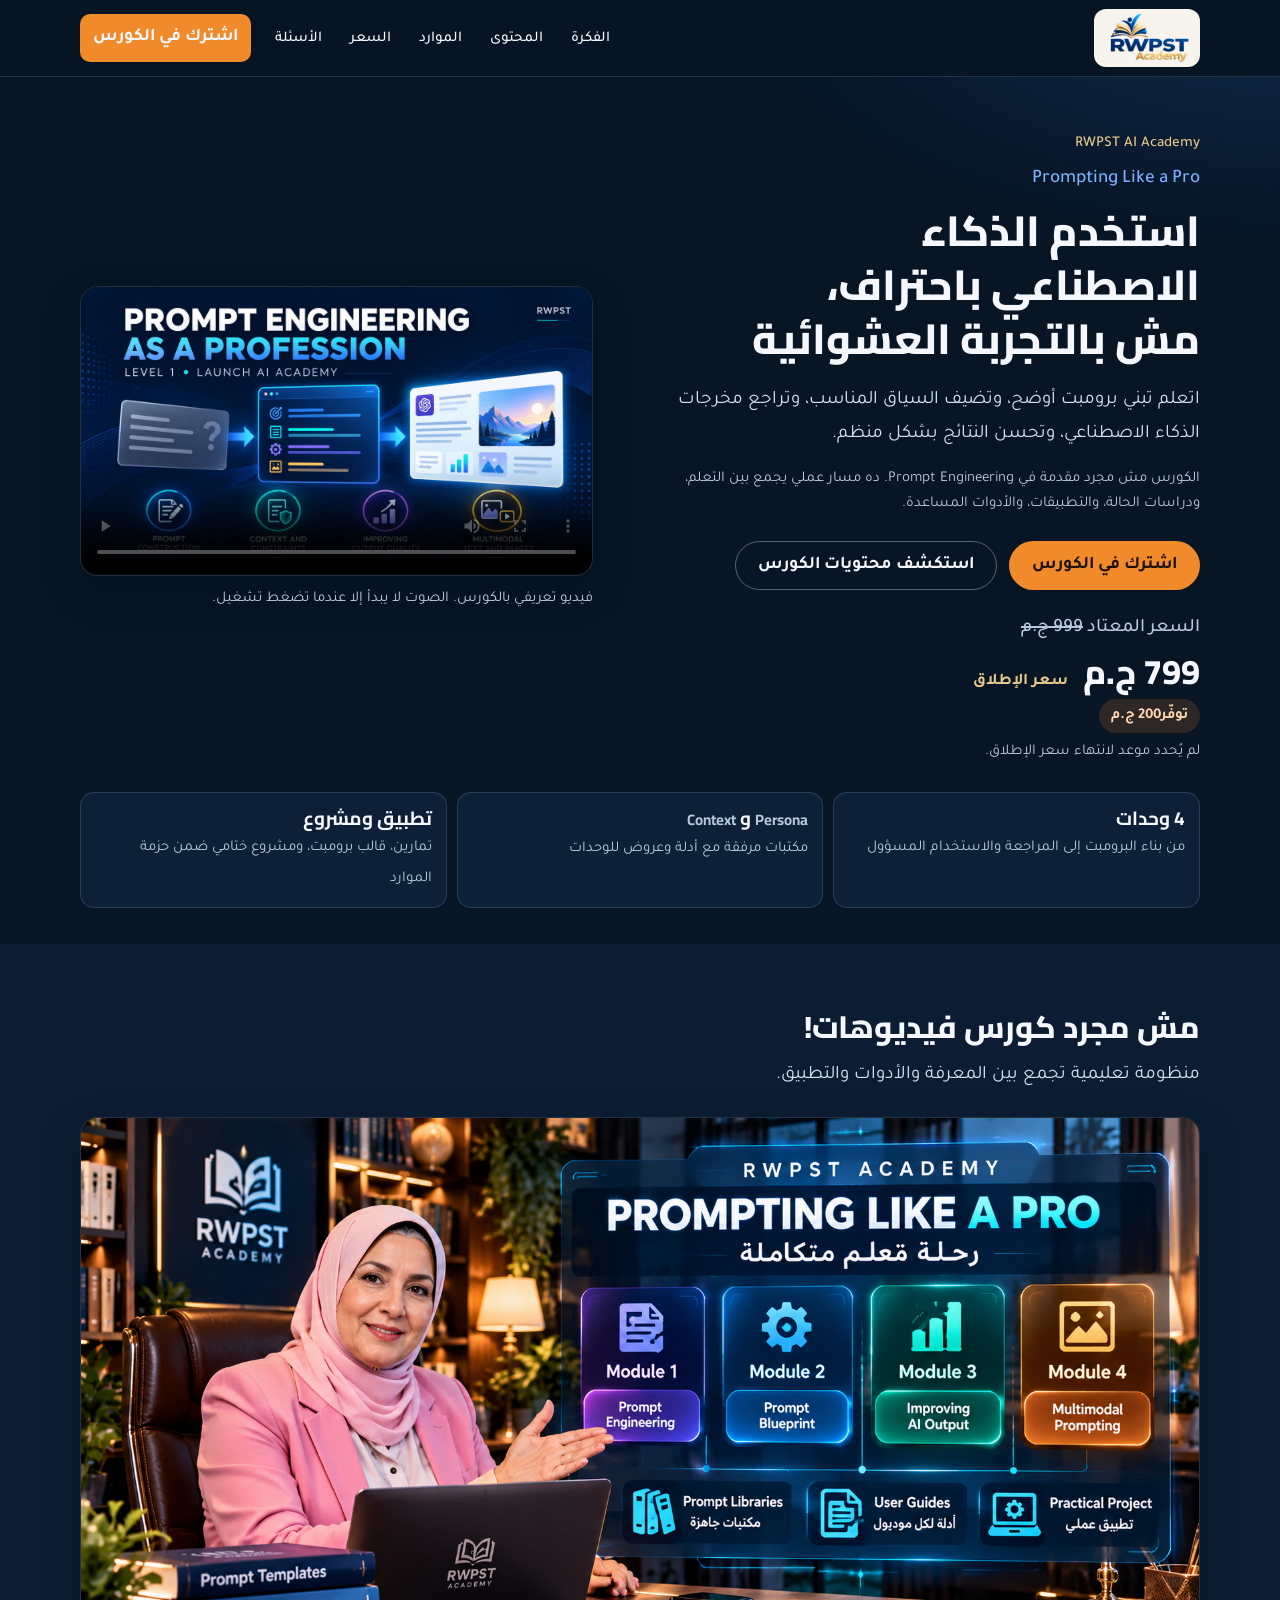
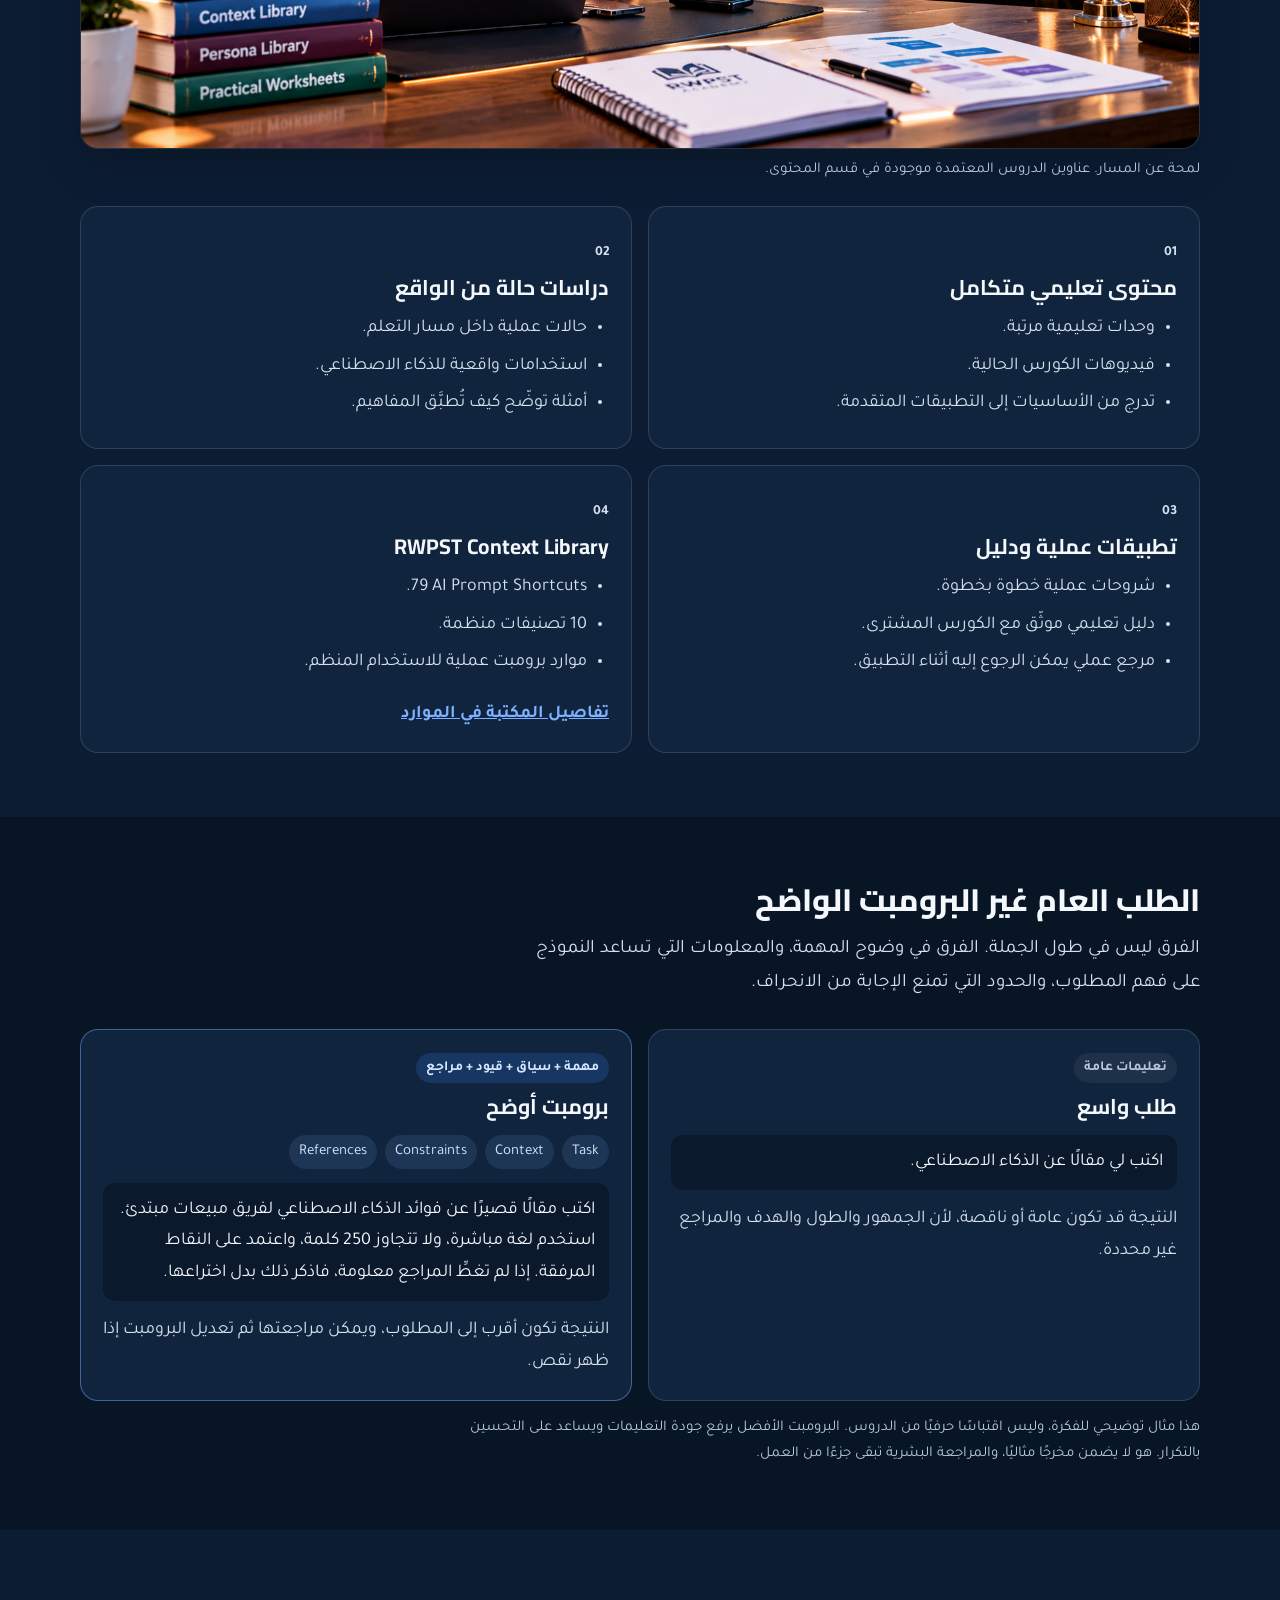
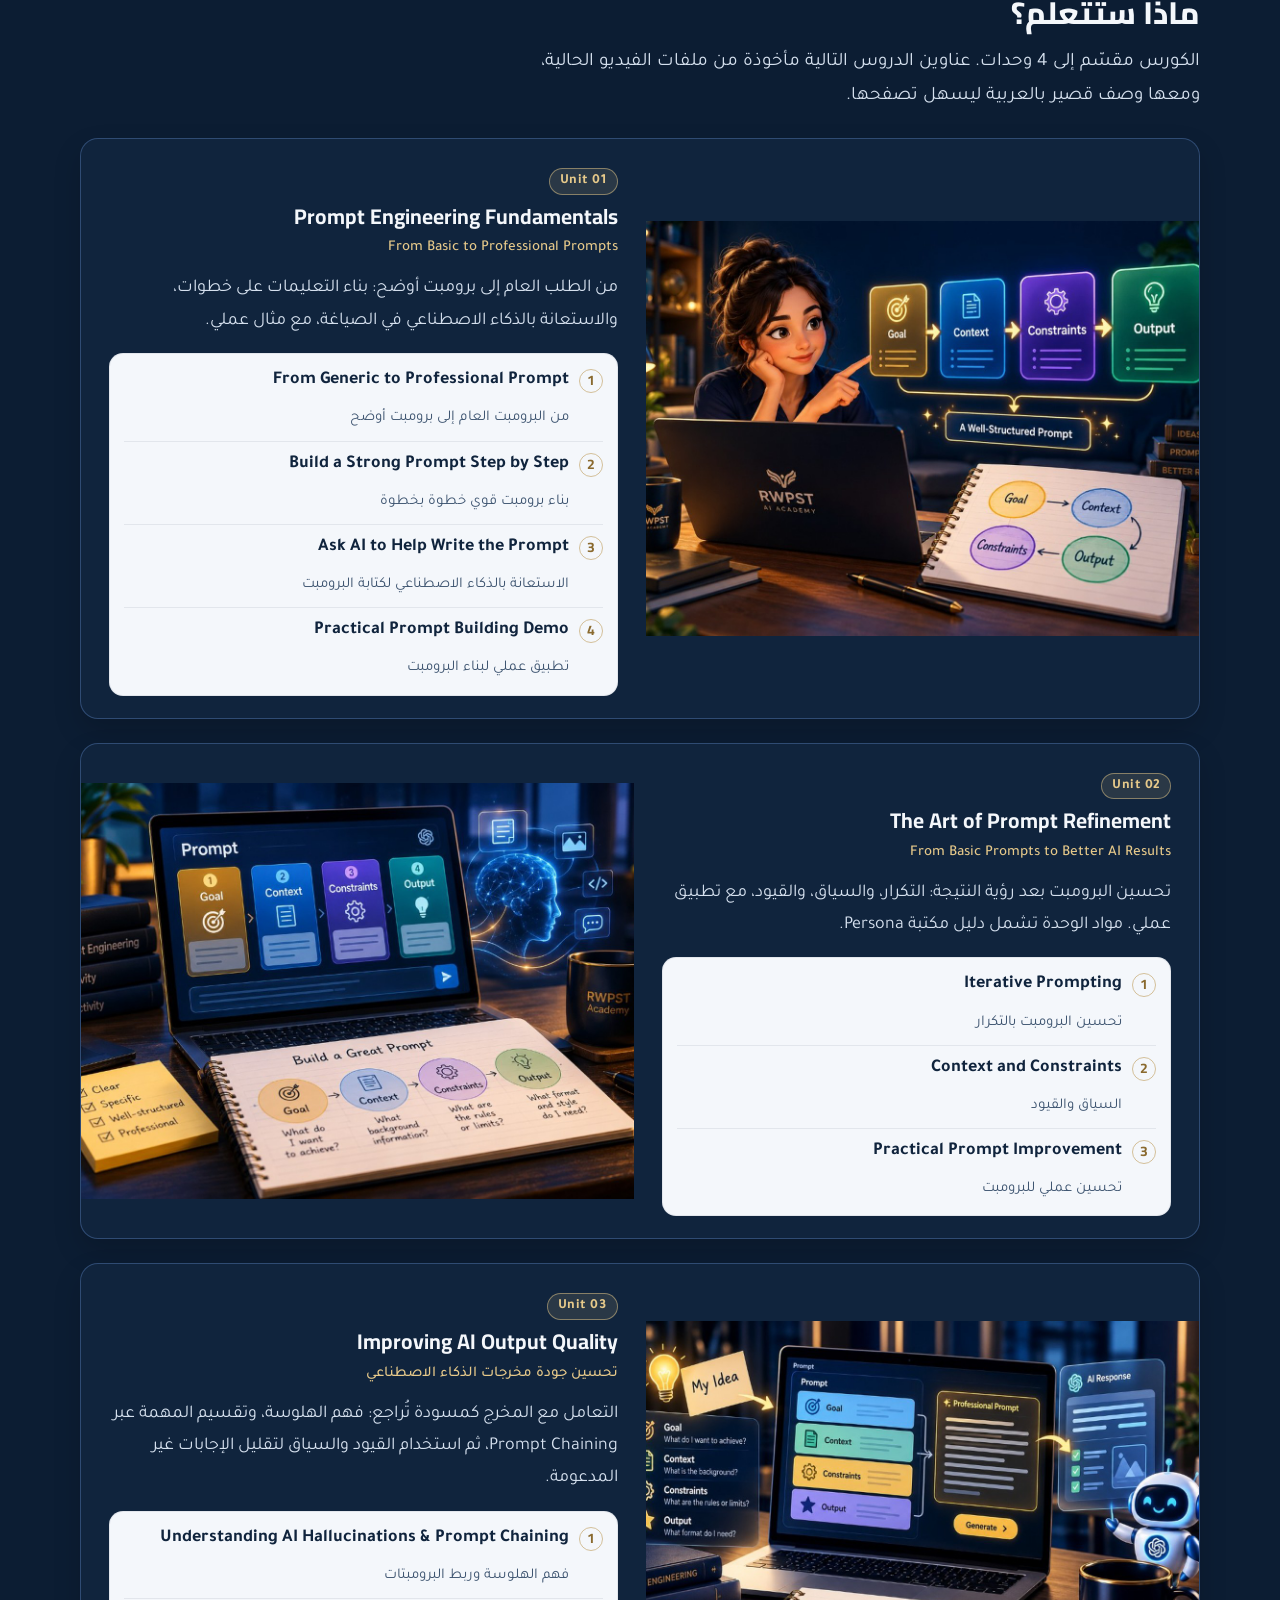
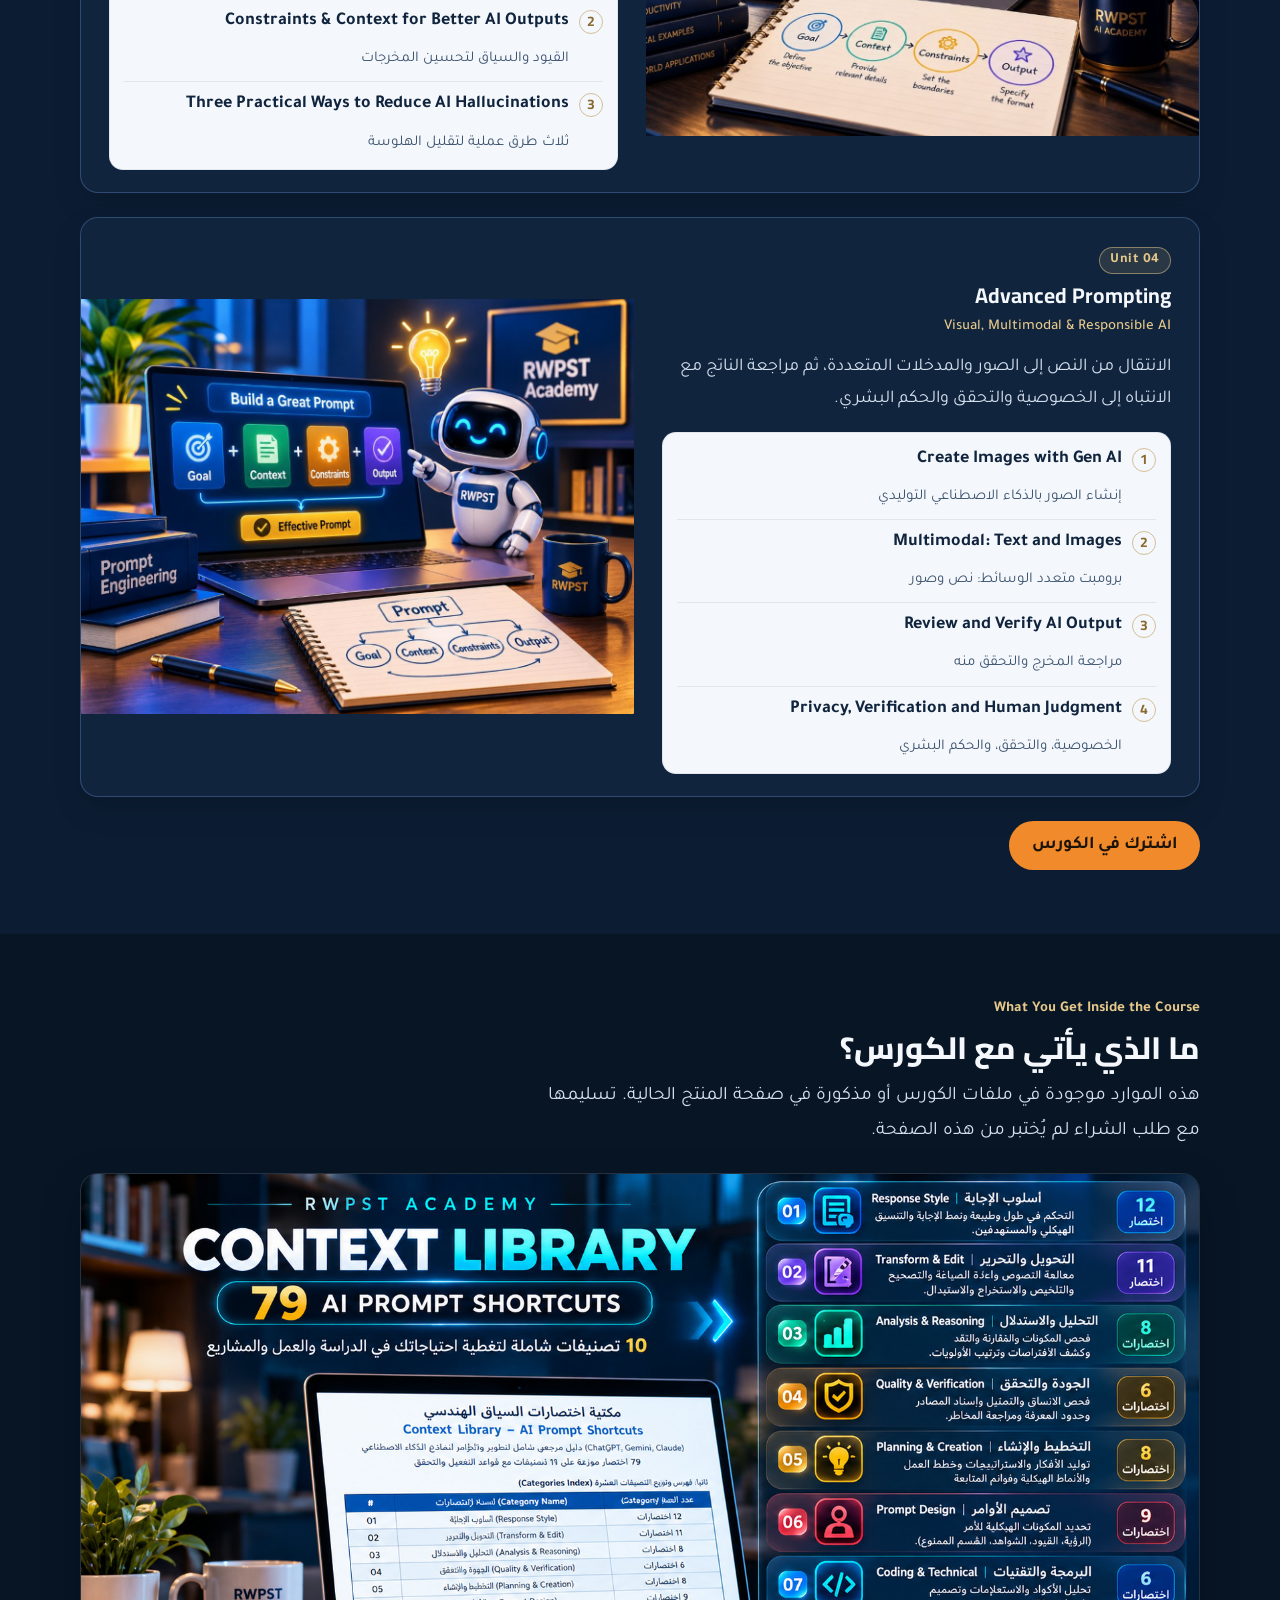
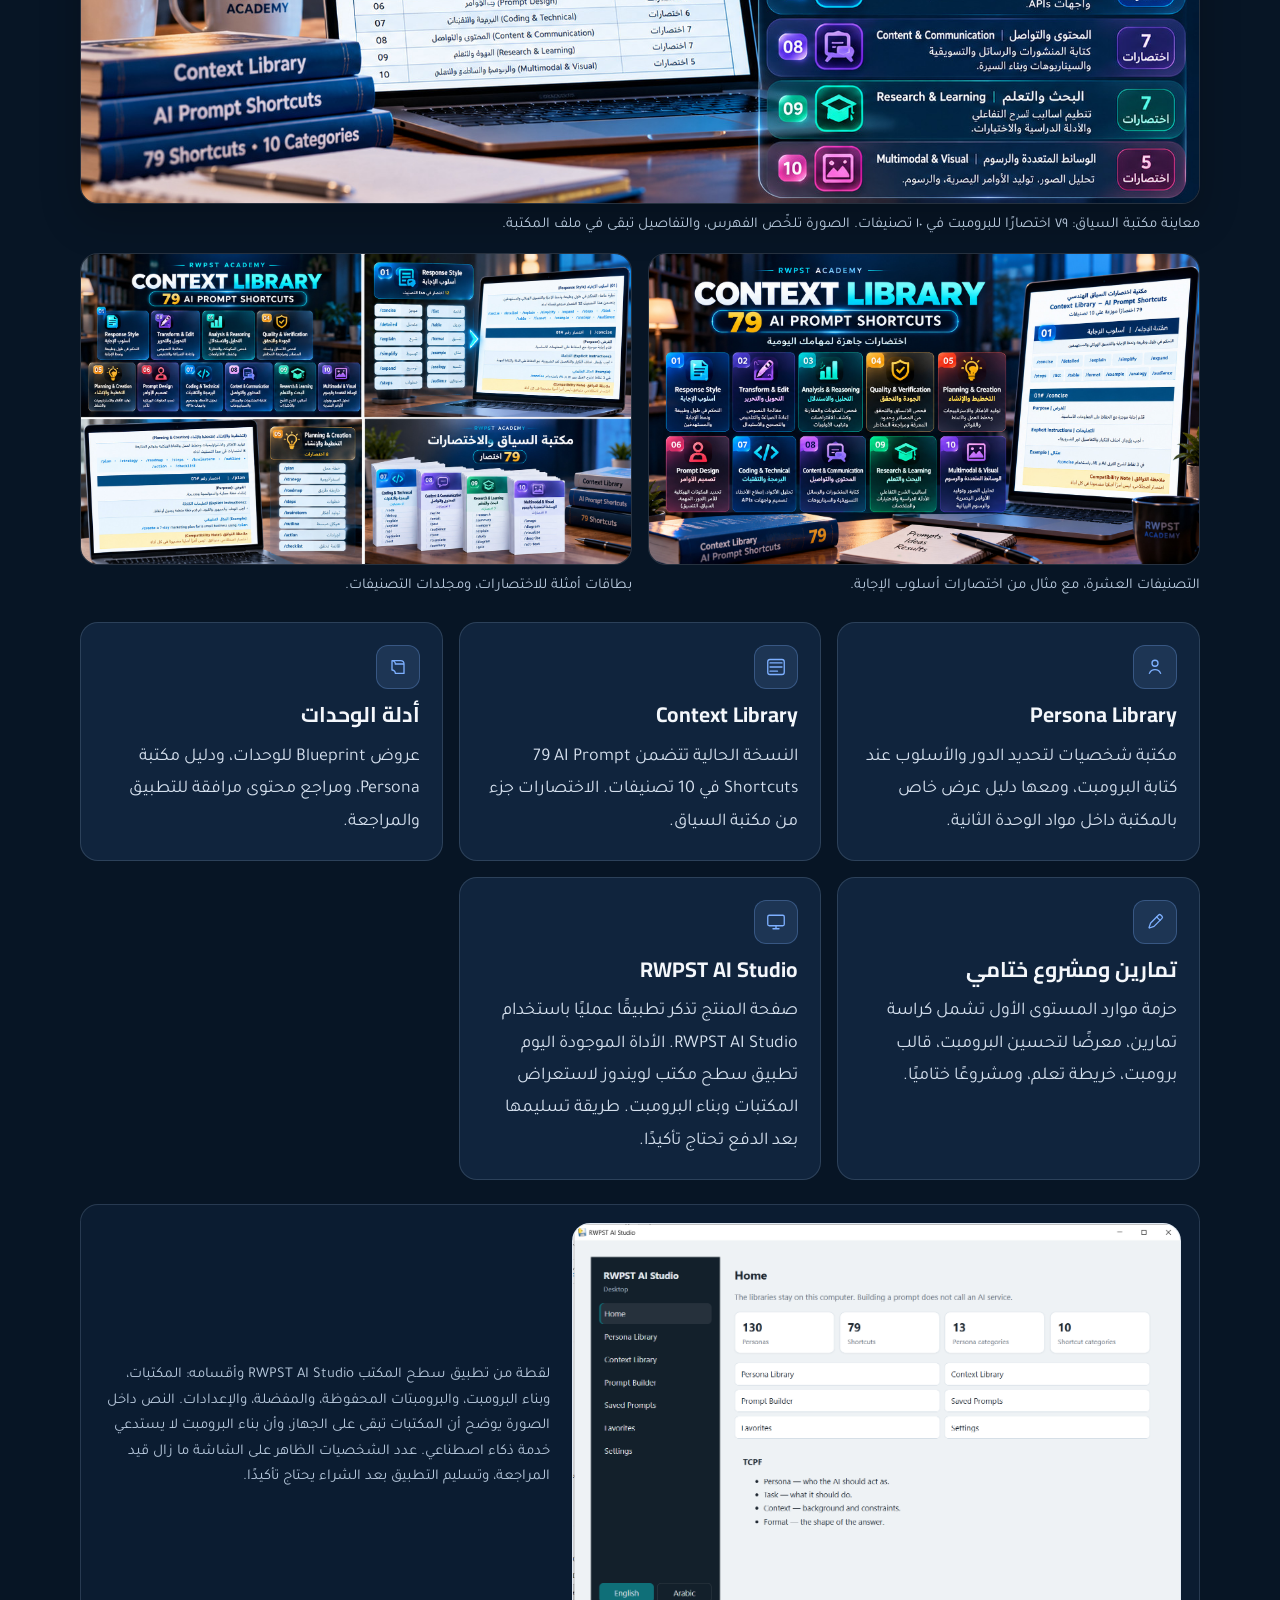
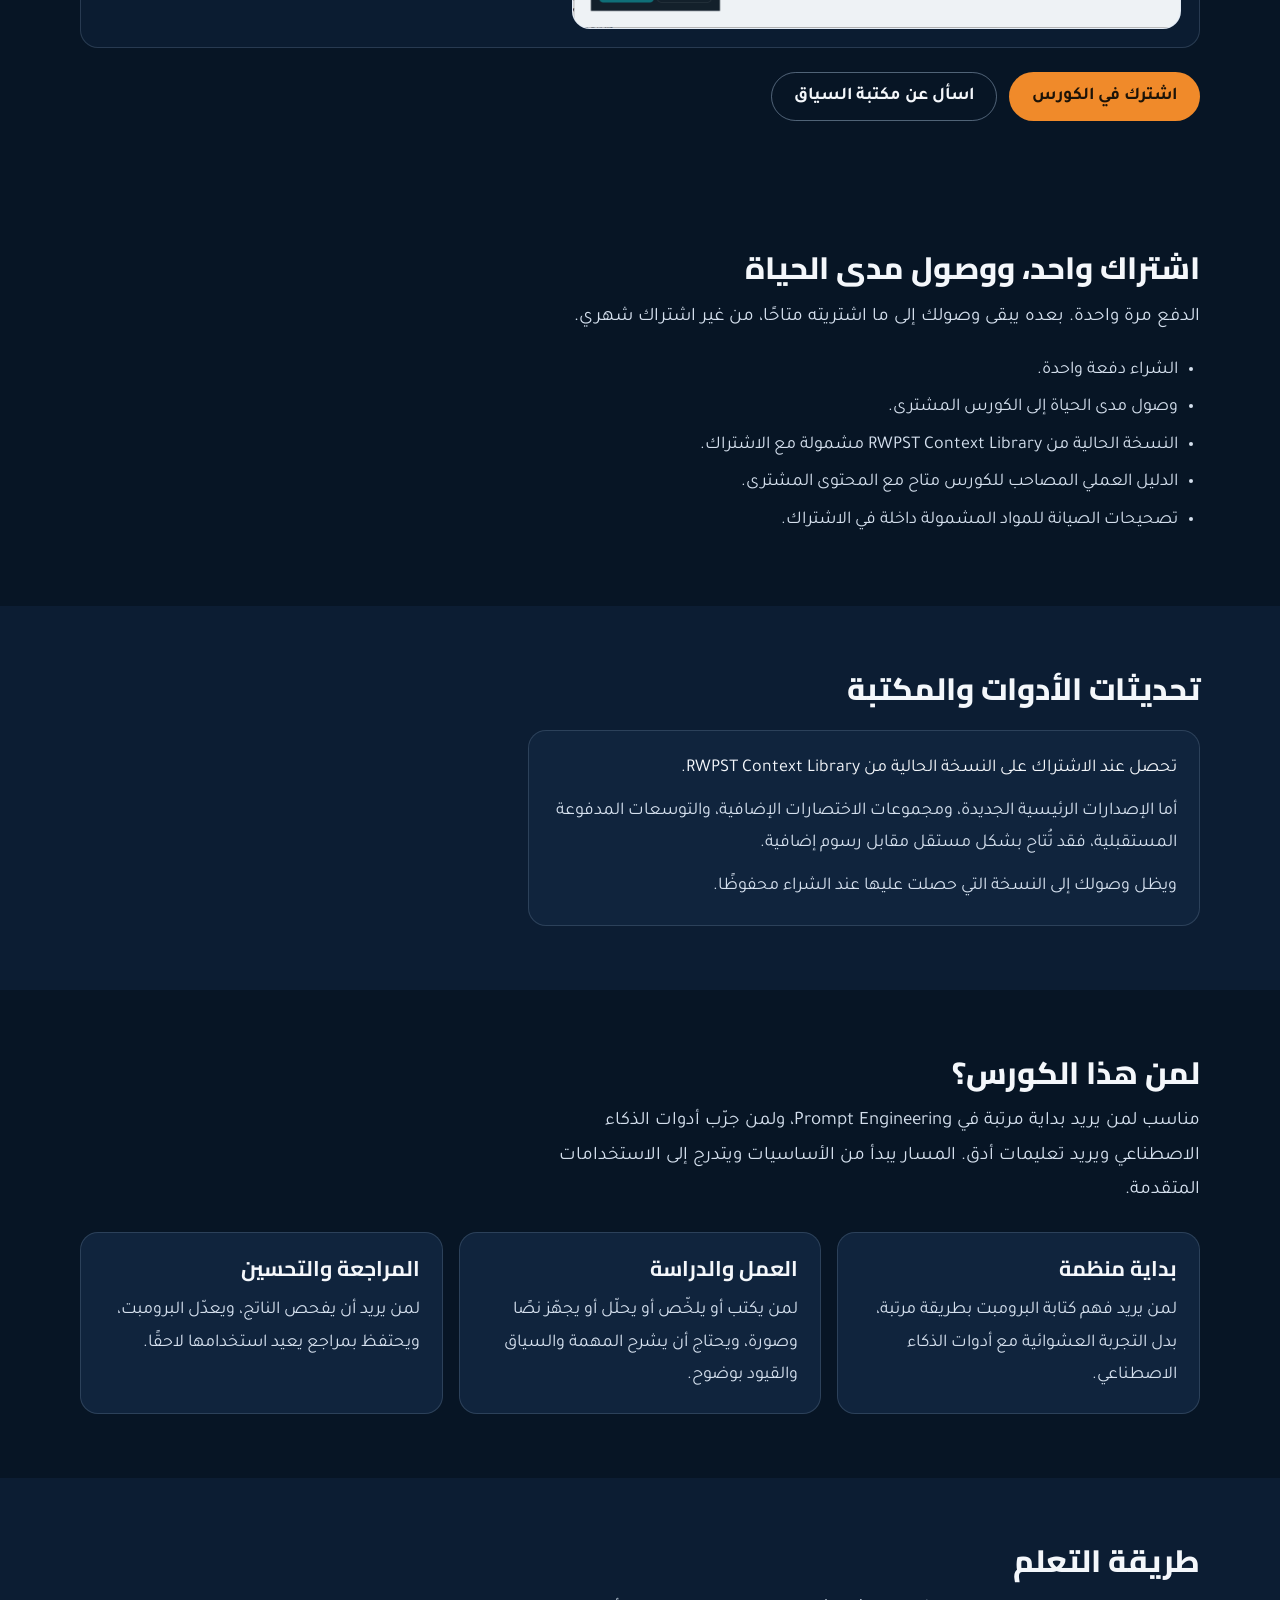
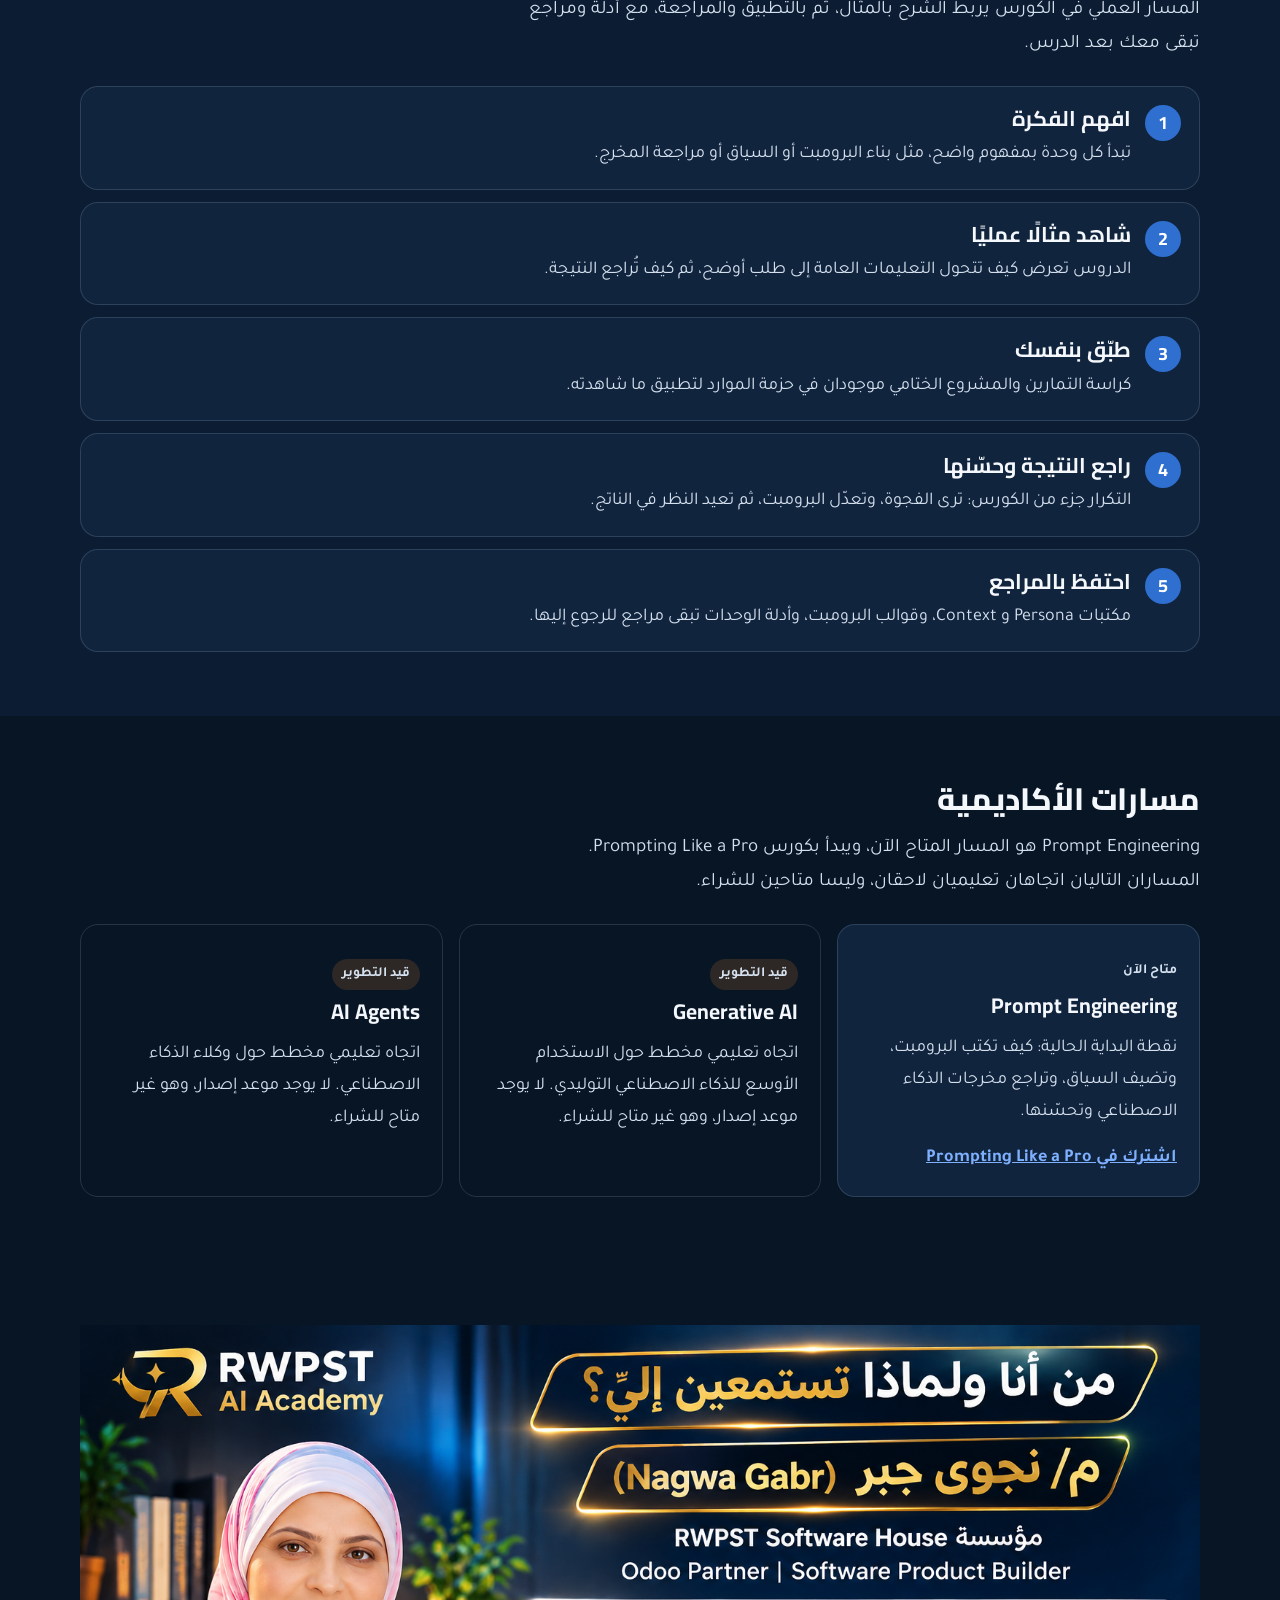
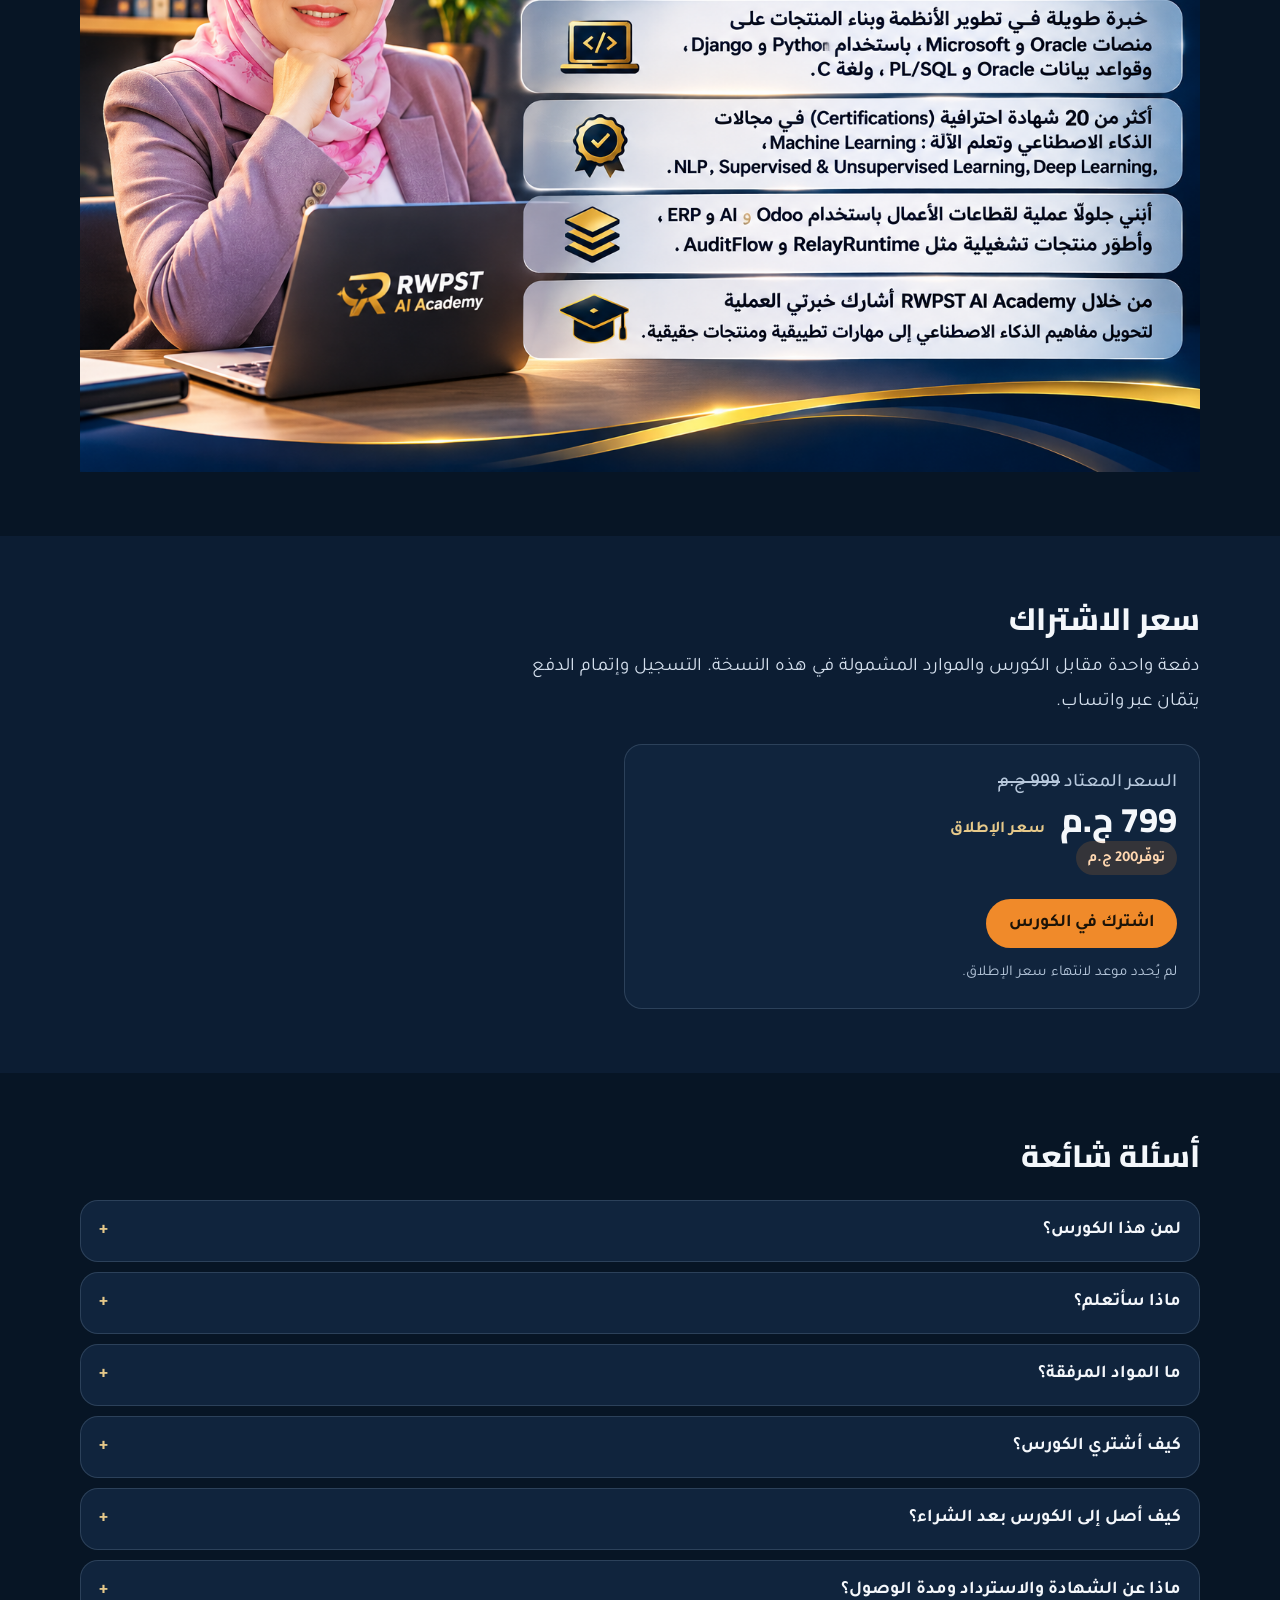
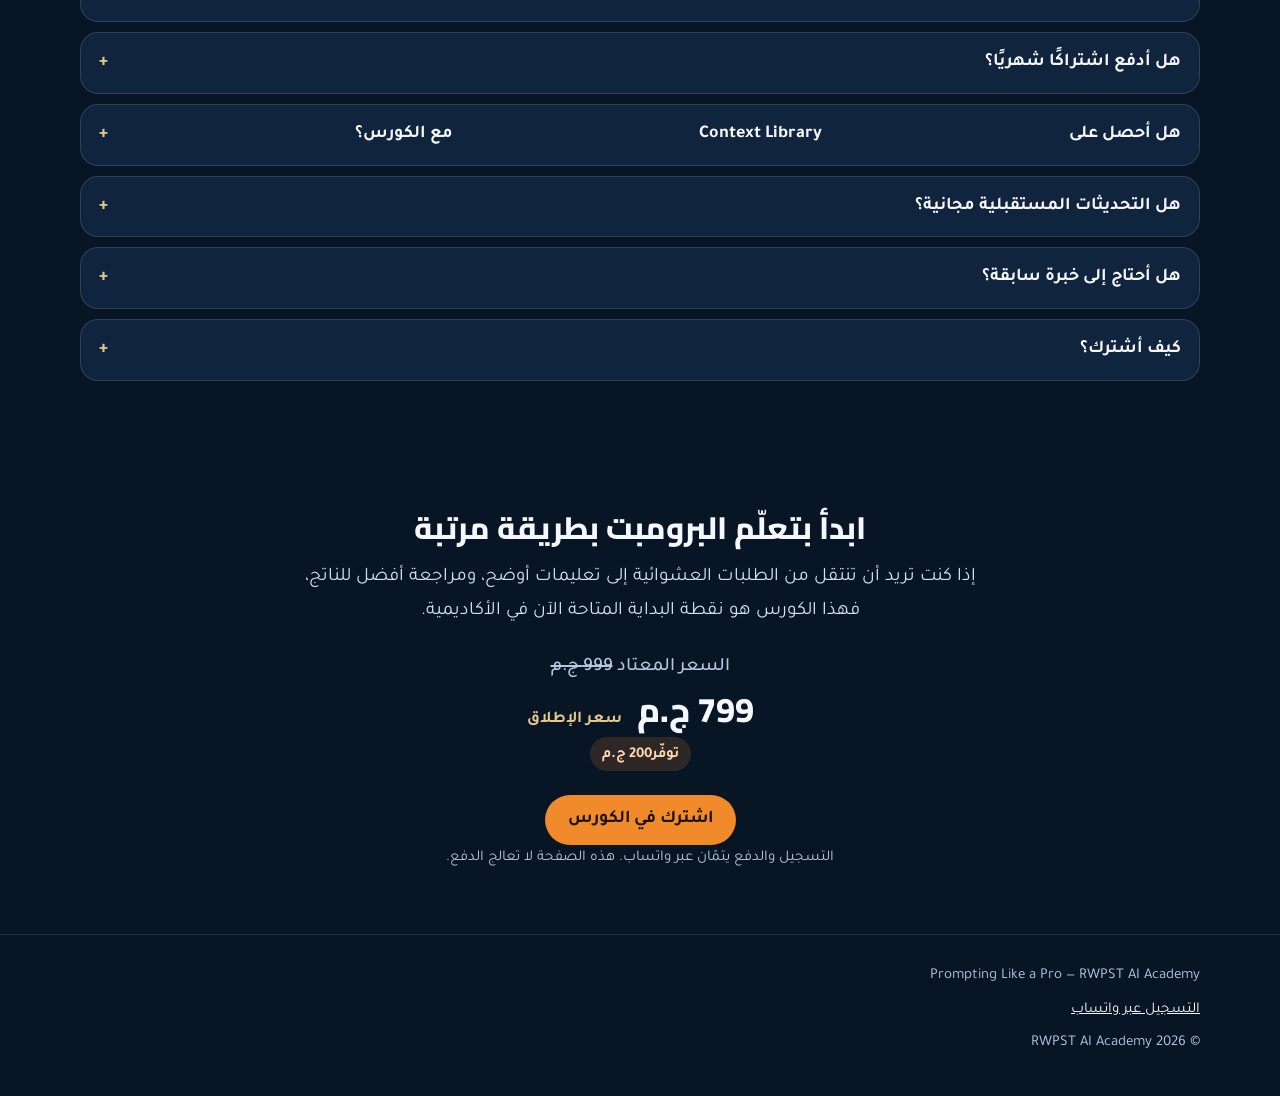
==== commit d5a9c1e1: "Release RWPST Academy landing page with WhatsApp enrollment Co-authored-by: Cursor <cursoragent@curs" ====
--- a/index.html
+++ b/index.html
@@ -4,13 +4,13 @@
   <meta charset="utf-8">
   <meta name="viewport" content="width=device-width, initial-scale=1">
   <title>Prompting Like a Pro | RWPST AI Academy</title>
-  <meta name="description" content="استخدم الذكاء الاصطناعي باحتراف مع كورس Prompting Like a Pro من RWPST AI Academy. تعلّم بناء البرومبت، إضافة السياق، ومراجعة الناتج وتحسينه. الشراء من صفحة المنتج.">
+  <meta name="description" content="استخدم الذكاء الاصطناعي باحتراف مع كورس Prompting Like a Pro من RWPST AI Academy. مسار عملي في Prompt Engineering مع دراسات حالة وأدوات مساعدة. التسجيل عبر واتساب.">
   <meta name="theme-color" content="#071525">
   <meta property="og:type" content="website">
   <meta property="og:locale" content="ar_EG">
   <meta property="og:site_name" content="RWPST AI Academy">
   <meta property="og:title" content="Prompting Like a Pro | RWPST AI Academy">
-  <meta property="og:description" content="مقدمة منظمة في Prompt Engineering: برومبت أوضح، سياق أنسب، ومراجعة لمخرجات الذكاء الاصطناعي. الشراء من صفحة المنتج.">
+  <meta property="og:description" content="مسار عملي في Prompt Engineering: برومبت أوضح، سياق أنسب، ومراجعة لمخرجات الذكاء الاصطناعي. التسجيل عبر واتساب.">
   <!-- Absolute social image for the planned host. Confirm the live URL before launch. -->
   <meta property="og:image" content="https://learn.rwpst.com/assets/images/og-cover.jpg">
   <meta property="og:image:alt" content="رسم لمسار كورس Prompt Engineering في RWPST AI Academy">
@@ -20,6 +20,9 @@
   <meta name="twitter:image" content="https://learn.rwpst.com/assets/images/og-cover.jpg">
   <link rel="icon" href="assets/images/favicon-32.png" type="image/png" sizes="32x32">
   <link rel="apple-touch-icon" href="assets/images/apple-touch-icon.png">
+  <link rel="preconnect" href="https://fonts.googleapis.com">
+  <link rel="preconnect" href="https://fonts.gstatic.com" crossorigin>
+  <link href="https://fonts.googleapis.com/css2?family=Cairo:wght@700;800&family=Tajawal:wght@400;500;700&display=swap" rel="stylesheet">
   <link rel="stylesheet" href="styles/main.css">
 </head>
 <body>
@@ -35,8 +38,9 @@
         <a href="#problem">الفكرة</a>
         <a href="#curriculum">المحتوى</a>
         <a href="#resources">الموارد</a>
+        <a href="#pricing">السعر</a>
         <a href="#faq">الأسئلة</a>
-        <a class="btn btn-primary nav-cta" data-checkout href="https://edu-rwpst-web1.odoo.com/shop/prompting-like-a-pro-4">اشترك في الكورس</a>
+        <a class="btn btn-primary nav-cta" data-enroll="pricing" data-fallback="#enroll" href="#enroll">اشترك في الكورس</a>
       </nav>
     </div>
   </header>
@@ -48,15 +52,18 @@
           <p class="eyebrow">RWPST AI Academy</p>
           <p class="course-name"><span class="en" lang="en" dir="ltr">Prompting Like a Pro</span></p>
           <h1>استخدم الذكاء الاصطناعي باحتراف، مش بالتجربة العشوائية</h1>
-          <p class="lead">اتعلم تبني برومبت أوضح، وتضيف السياق المناسب، وتراجع مخرجات الذكاء الاصطناعي، وتحسّن النتيجة بشكل منظم.</p>
-          <p class="section-note">الكورس لمن يريد مقدمة منظمة في <span class="en" lang="en" dir="ltr">Prompt Engineering</span>، ولمن يستخدم أدوات الذكاء الاصطناعي ويحتاج طريقة أوضح لصياغة الطلب ومراجعة الناتج.</p>
+          <p class="lead">اتعلم تبني برومبت أوضح، وتضيف السياق المناسب، وتراجع مخرجات الذكاء الاصطناعي، وتحسن النتائج بشكل منظم.</p>
+          <p class="section-note">الكورس مش مجرد مقدمة في <span class="en" lang="en" dir="ltr">Prompt Engineering</span>. ده مسار عملي يجمع بين التعلم، ودراسات الحالة، والتطبيقات، والأدوات المساعدة.</p>
           <div class="hero-actions">
-            <a class="btn btn-primary" data-checkout href="https://edu-rwpst-web1.odoo.com/shop/prompting-like-a-pro-4">اشترك في الكورس</a>
-            <a class="btn btn-secondary" href="#curriculum">محتويات الكورس</a>
+            <a class="btn btn-primary" data-enroll="hero" data-fallback="#enroll" href="#enroll">اشترك في الكورس</a>
+            <a class="btn btn-secondary" href="#curriculum">استكشف محتويات الكورس</a>
           </div>
           <div class="price-row">
-            <p class="price"><span data-price>599 ج.م</span></p>
-            <p class="fine">السعر الظاهر حاليًا في صفحة المنتج. عند الدفع، صفحة الشراء هي المرجع، ولا نعرض هنا خصمًا.</p>
+            <p class="price-was">السعر المعتاد <s data-price="regular">999 ج.م</s></p>
+            <p class="price-now"><span data-price="launch">799 ج.م</span> <small>سعر الإطلاق</small></p>
+            <p class="price-save">توفّر <span data-price="savings">200 ج.م</span></p>
+            <p class="fine">لم يُحدد موعد لانتهاء سعر الإطلاق.</p>
+            <p class="fine enroll-pending" data-enroll-pending>التسجيل عبر واتساب. رابط واتساب غير مفعّل على هذه الصفحة إلى أن يُضاف رقم واتساب الأعمال.</p>
           </div>
         </div>
         <div>
@@ -75,7 +82,7 @@
           <span>من بناء البرومبت إلى المراجعة والاستخدام المسؤول</span>
         </li>
         <li>
-          <strong><span class="en" lang="en" dir="ltr">Persona و Context</span></strong>
+          <strong><span class="en" lang="en" dir="ltr">Persona</span> و <span class="en" lang="en" dir="ltr">Context</span></strong>
           <span>مكتبات مرفقة مع أدلة وعروض للوحدات</span>
         </li>
         <li>
@@ -85,7 +92,57 @@
       </ul>
     </section>
 
-    <section class="section section-alt" id="problem">
+    <section class="section section-alt" id="value">
+      <div class="wrap">
+        <h2>مش مجرد كورس فيديوهات!</h2>
+        <p class="section-intro">منظومة تعليمية تجمع بين المعرفة والأدوات والتطبيق.</p>
+        <figure class="figure figure-feature">
+          <img src="assets/images/academy-course-overview.jpg" width="1672" height="941" alt="لمحة بصرية لمسار Prompting Like a Pro في RWPST AI Academy، مع محاور التعلم والموارد المرافقة." loading="lazy" decoding="async">
+          <figcaption class="figcaption">لمحة عن المسار. عناوين الدروس المعتمدة موجودة في قسم المحتوى.</figcaption>
+        </figure>
+        <div class="cards value-grid">
+          <article class="card value-card">
+            <p class="module-index"><span class="en" lang="en" dir="ltr">01</span></p>
+            <h3>محتوى تعليمي متكامل</h3>
+            <ul class="plain-list">
+              <li>وحدات تعليمية مرتبة.</li>
+              <li>فيديوهات الكورس الحالية.</li>
+              <li>تدرج من الأساسيات إلى التطبيقات المتقدمة.</li>
+            </ul>
+          </article>
+          <article class="card value-card">
+            <p class="module-index"><span class="en" lang="en" dir="ltr">02</span></p>
+            <h3>دراسات حالة من الواقع</h3>
+            <ul class="plain-list">
+              <li>حالات عملية داخل مسار التعلم.</li>
+              <li>استخدامات واقعية للذكاء الاصطناعي.</li>
+              <li>أمثلة توضّح كيف تُطبَّق المفاهيم.</li>
+            </ul>
+          </article>
+          <article class="card value-card">
+            <p class="module-index"><span class="en" lang="en" dir="ltr">03</span></p>
+            <h3>تطبيقات عملية ودليل</h3>
+            <ul class="plain-list">
+              <li>شروحات عملية خطوة بخطوة.</li>
+              <li>دليل تعليمي موثّق مع الكورس المشترى.</li>
+              <li>مرجع عملي يمكن الرجوع إليه أثناء التطبيق.</li>
+            </ul>
+          </article>
+          <article class="card value-card">
+            <p class="module-index"><span class="en" lang="en" dir="ltr">04</span></p>
+            <h3><span class="en" lang="en" dir="ltr">RWPST Context Library</span></h3>
+            <ul class="plain-list">
+              <li><span class="en" lang="en" dir="ltr">79 AI Prompt Shortcuts</span>.</li>
+              <li>10 تصنيفات منظمة.</li>
+              <li>موارد برومبت عملية للاستخدام المنظم.</li>
+            </ul>
+            <a class="text-link" href="#resources">تفاصيل المكتبة في الموارد</a>
+          </article>
+        </div>
+      </div>
+    </section>
+
+    <section class="section" id="problem">
       <div class="wrap">
         <h2>الطلب العام غير البرومبت الواضح</h2>
         <p class="section-intro">الفرق ليس في طول الجملة. الفرق في وضوح المهمة، والمعلومات التي تساعد النموذج على فهم المطلوب، والحدود التي تمنع الإجابة من الانحراف.</p>
@@ -113,21 +170,21 @@
       </div>
     </section>
 
-    <section class="section" id="curriculum">
+    <section class="section section-alt" id="curriculum">
       <div class="wrap">
         <h2>ماذا ستتعلم؟</h2>
         <p class="section-intro">الكورس مقسّم إلى 4 وحدات. عناوين الدروس التالية مأخوذة من ملفات الفيديو الحالية، ومعها وصف قصير بالعربية ليسهل تصفحها.</p>
-        <figure class="figure">
-          <img src="assets/images/course-map.jpg" width="1100" height="619" alt="رسم لمسار الكورس: بناء البرومبت، السياق والقيود، تحسين جودة المخرجات، والنص مع الصور" loading="lazy">
-          <figcaption class="figcaption">خريطة بصرية لمحاور الكورس. النص المهم موجود في الصفحة نفسها، والصورة للتوضيح.</figcaption>
-        </figure>
         <div class="cards modules">
           <article class="module-card">
-            <p class="module-index">الوحدة 1</p>
-            <h3><span class="en" lang="en" dir="ltr">Prompt Engineering Fundamentals</span></h3>
-            <p class="module-sub"><span class="en" lang="en" dir="ltr">From Basic to Professional Prompts</span></p>
-            <p>من الطلب العام إلى برومبت أوضح: بناء التعليمات على خطوات، والاستعانة بالذكاء الاصطناعي في الصياغة، مع مثال عملي.</p>
-            <ol class="lessons">
+            <div class="module-visual">
+              <img src="assets/images/module-01-fundamentals.jpg?v=20261022d" width="1152" height="864" alt="Illustration of Goal, Context, Constraints, and Output combining into a well-structured prompt, with the same four parts linked in a notebook." loading="lazy" decoding="async">
+            </div>
+            <div class="module-body">
+              <p class="module-index"><span class="en" lang="en" dir="ltr">Unit 01</span></p>
+              <h3><span class="en" lang="en" dir="ltr">Prompt Engineering Fundamentals</span></h3>
+              <p class="module-sub"><span class="en" lang="en" dir="ltr">From Basic to Professional Prompts</span></p>
+              <p>من الطلب العام إلى برومبت أوضح: بناء التعليمات على خطوات، والاستعانة بالذكاء الاصطناعي في الصياغة، مع مثال عملي.</p>
+              <ol class="lessons">
               <li>
                 <span class="en" lang="en" dir="ltr">From Generic to Professional Prompt</span>
                 <span class="lesson-ar">من البرومبت العام إلى برومبت أوضح</span>
@@ -144,15 +201,20 @@
                 <span class="en" lang="en" dir="ltr">Practical Prompt Building Demo</span>
                 <span class="lesson-ar">تطبيق عملي لبناء البرومبت</span>
               </li>
-            </ol>
+              </ol>
+            </div>
           </article>
 
           <article class="module-card">
-            <p class="module-index">الوحدة 2</p>
-            <h3><span class="en" lang="en" dir="ltr">The Art of Prompt Refinement</span></h3>
-            <p class="module-sub"><span class="en" lang="en" dir="ltr">From Basic Prompts to Better AI Results</span></p>
-            <p>تحسين البرومبت بعد رؤية النتيجة: التكرار، والسياق، والقيود، مع تطبيق عملي. مواد الوحدة تشمل دليل مكتبة <span class="en" lang="en" dir="ltr">Persona</span>.</p>
-            <ol class="lessons">
+            <div class="module-visual">
+              <img src="assets/images/module-02-refinement.jpg?v=20261022d" width="1152" height="864" alt="Illustration of a prompt being improved through Goal, Context, Constraints, and Output, with questions and a checklist for a clear, specific, professional prompt." loading="lazy" decoding="async">
+            </div>
+            <div class="module-body">
+              <p class="module-index"><span class="en" lang="en" dir="ltr">Unit 02</span></p>
+              <h3><span class="en" lang="en" dir="ltr">The Art of Prompt Refinement</span></h3>
+              <p class="module-sub"><span class="en" lang="en" dir="ltr">From Basic Prompts to Better AI Results</span></p>
+              <p>تحسين البرومبت بعد رؤية النتيجة: التكرار، والسياق، والقيود، مع تطبيق عملي. مواد الوحدة تشمل دليل مكتبة <span class="en" lang="en" dir="ltr">Persona</span>.</p>
+              <ol class="lessons">
               <li>
                 <span class="en" lang="en" dir="ltr">Iterative Prompting</span>
                 <span class="lesson-ar">تحسين البرومبت بالتكرار</span>
@@ -165,15 +227,20 @@
                 <span class="en" lang="en" dir="ltr">Practical Prompt Improvement</span>
                 <span class="lesson-ar">تحسين عملي للبرومبت</span>
               </li>
-            </ol>
+              </ol>
+            </div>
           </article>
 
           <article class="module-card">
-            <p class="module-index">الوحدة 3</p>
-            <h3><span class="en" lang="en" dir="ltr">Improving AI Output Quality</span></h3>
-            <p class="module-sub">تحسين جودة مخرجات الذكاء الاصطناعي</p>
-            <p>التعامل مع المخرج كمسودة تُراجع: فهم الهلوسة، وتقسيم المهمة عبر <span class="en" lang="en" dir="ltr">Prompt Chaining</span>، ثم استخدام القيود والسياق لتقليل الإجابات غير المدعومة.</p>
-            <ol class="lessons">
+            <div class="module-visual">
+              <img src="assets/images/module-03-output-quality.jpg?v=20261022d" width="1152" height="864" alt="Illustration of a rough idea turned into a professional prompt, then an AI response marked with verification checks." loading="lazy" decoding="async">
+            </div>
+            <div class="module-body">
+              <p class="module-index"><span class="en" lang="en" dir="ltr">Unit 03</span></p>
+              <h3><span class="en" lang="en" dir="ltr">Improving AI Output Quality</span></h3>
+              <p class="module-sub">تحسين جودة مخرجات الذكاء الاصطناعي</p>
+              <p>التعامل مع المخرج كمسودة تُراجع: فهم الهلوسة، وتقسيم المهمة عبر <span class="en" lang="en" dir="ltr">Prompt Chaining</span>، ثم استخدام القيود والسياق لتقليل الإجابات غير المدعومة.</p>
+              <ol class="lessons">
               <li>
                 <span class="en" lang="en" dir="ltr">Understanding AI Hallucinations &amp; Prompt Chaining</span>
                 <span class="lesson-ar">فهم الهلوسة وربط البرومبتات</span>
@@ -186,15 +253,20 @@
                 <span class="en" lang="en" dir="ltr">Three Practical Ways to Reduce AI Hallucinations</span>
                 <span class="lesson-ar">ثلاث طرق عملية لتقليل الهلوسة</span>
               </li>
-            </ol>
+              </ol>
+            </div>
           </article>
 
           <article class="module-card">
-            <p class="module-index">الوحدة 4</p>
-            <h3><span class="en" lang="en" dir="ltr">Advanced Prompting</span></h3>
-            <p class="module-sub"><span class="en" lang="en" dir="ltr">Visual, Multimodal &amp; Responsible AI</span></p>
-            <p>الانتقال من النص إلى الصور والمدخلات المتعددة، ثم مراجعة الناتج مع الانتباه إلى الخصوصية والتحقق والحكم البشري.</p>
-            <ol class="lessons">
+            <div class="module-visual">
+              <img src="assets/images/module-04-multimodal.jpg?v=20261022d" width="1152" height="864" alt="Illustration of Goal, Context, Constraints, and Output combining into an effective prompt." loading="lazy" decoding="async">
+            </div>
+            <div class="module-body">
+              <p class="module-index"><span class="en" lang="en" dir="ltr">Unit 04</span></p>
+              <h3><span class="en" lang="en" dir="ltr">Advanced Prompting</span></h3>
+              <p class="module-sub"><span class="en" lang="en" dir="ltr">Visual, Multimodal &amp; Responsible AI</span></p>
+              <p>الانتقال من النص إلى الصور والمدخلات المتعددة، ثم مراجعة الناتج مع الانتباه إلى الخصوصية والتحقق والحكم البشري.</p>
+              <ol class="lessons">
               <li>
                 <span class="en" lang="en" dir="ltr">Create Images with Gen AI</span>
                 <span class="lesson-ar">إنشاء الصور بالذكاء الاصطناعي التوليدي</span>
@@ -211,48 +283,102 @@
                 <span class="en" lang="en" dir="ltr">Privacy, Verification and Human Judgment</span>
                 <span class="lesson-ar">الخصوصية، والتحقق، والحكم البشري</span>
               </li>
-            </ol>
+              </ol>
+            </div>
           </article>
         </div>
         <div class="hero-actions">
-          <a class="btn btn-primary" data-checkout href="https://edu-rwpst-web1.odoo.com/shop/prompting-like-a-pro-4">اشترك في الكورس</a>
-        </div>
-      </div>
-    </section>
-
-    <section class="section section-alt" id="resources">
-      <div class="wrap">
+          <a class="btn btn-primary" data-enroll="pricing" data-fallback="#enroll" href="#enroll">اشترك في الكورس</a>
+        </div>
+      </div>
+    </section>
+
+    <section class="section" id="resources">
+      <div class="wrap">
+        <p class="section-kicker"><span class="en" lang="en" dir="ltr">What You Get Inside the Course</span></p>
         <h2>ما الذي يأتي مع الكورس؟</h2>
         <p class="section-intro">هذه الموارد موجودة في ملفات الكورس أو مذكورة في صفحة المنتج الحالية. تسليمها مع طلب الشراء لم يُختبر من هذه الصفحة.</p>
+        <figure class="figure figure-feature">
+          <img src="assets/images/context-library-79-shortcuts.jpg" width="1672" height="941" alt="معاينة مكتبة السياق: فهرس ٧٩ اختصارًا للبرومبت موزعة على عشرة تصنيفات." loading="lazy" decoding="async">
+          <figcaption class="figcaption">معاينة مكتبة السياق: ٧٩ اختصارًا للبرومبت في ١٠ تصنيفات. الصورة تلخّص الفهرس، والتفاصيل تبقى في ملف المكتبة.</figcaption>
+        </figure>
+        <div class="support-grid">
+          <figure class="figure">
+            <img src="assets/images/context-library-shortcut-sample.jpg" width="1672" height="941" alt="معاينة لمكتبة السياق تعرض التصنيفات العشرة ومثالًا من اختصارات أسلوب الإجابة." loading="lazy" decoding="async">
+            <figcaption class="figcaption">التصنيفات العشرة، مع مثال من اختصارات أسلوب الإجابة.</figcaption>
+          </figure>
+          <figure class="figure">
+            <img src="assets/images/context-library-shortcut-cards.jpg" width="1672" height="941" alt="تفاصيل اختصارات مكتبة السياق: بطاقات أمثلة ومجلدات للتصنيفات." loading="lazy" decoding="async">
+            <figcaption class="figcaption">بطاقات أمثلة للاختصارات، ومجلدات التصنيفات.</figcaption>
+          </figure>
+        </div>
         <div class="cards resources">
-          <article class="card">
+          <article class="card resource-card">
+            <span class="resource-mark" aria-hidden="true"><svg viewBox="0 0 32 32" focusable="false"><circle cx="16" cy="11" r="4" fill="none" stroke="currentColor" stroke-width="1.75"/><path d="M8.5 24.5c1.4-3.4 4.1-5 7.5-5s6.1 1.6 7.5 5" fill="none" stroke="currentColor" stroke-width="1.75" stroke-linecap="round"/></svg></span>
             <h3><span class="en" lang="en" dir="ltr">Persona Library</span></h3>
             <p>مكتبة شخصيات لتحديد الدور والأسلوب عند كتابة البرومبت، ومعها دليل عرض خاص بالمكتبة داخل مواد الوحدة الثانية.</p>
           </article>
-          <article class="card">
+          <article class="card resource-card">
+            <span class="resource-mark" aria-hidden="true"><svg viewBox="0 0 32 32" focusable="false"><path d="M8 10.5h16M8 16h16M8 21.5h10" fill="none" stroke="currentColor" stroke-width="1.75" stroke-linecap="round"/><rect x="5" y="6" width="22" height="20" rx="3" fill="none" stroke="currentColor" stroke-width="1.75"/></svg></span>
             <h3><span class="en" lang="en" dir="ltr">Context Library</span></h3>
-            <p>مكتبة سياق تتضمن اختصارات البرومبت. في الملفات الحالية، الاختصارات جزء من مكتبة السياق وليست مكتبة ثالثة منفصلة.</p>
-          </article>
-          <article class="card">
+            <p>النسخة الحالية تتضمن <span class="en" lang="en" dir="ltr">79 AI Prompt Shortcuts</span> في 10 تصنيفات. الاختصارات جزء من مكتبة السياق.</p>
+          </article>
+          <article class="card resource-card">
+            <span class="resource-mark" aria-hidden="true"><svg viewBox="0 0 32 32" focusable="false"><path d="M8 7.5h11.5A4.5 4.5 0 0 1 24 12v12.5H12.5A4.5 4.5 0 0 0 8 20V7.5z" fill="none" stroke="currentColor" stroke-width="1.75" stroke-linejoin="round"/><path d="M8 7.5A4.5 4.5 0 0 1 12.5 12H24" fill="none" stroke="currentColor" stroke-width="1.75"/></svg></span>
             <h3>أدلة الوحدات</h3>
             <p>عروض <span class="en" lang="en" dir="ltr">Blueprint</span> للوحدات، ودليل مكتبة <span class="en" lang="en" dir="ltr">Persona</span>، ومراجع محتوى مرافقة للتطبيق والمراجعة.</p>
           </article>
-          <article class="card">
+          <article class="card resource-card">
+            <span class="resource-mark" aria-hidden="true"><svg viewBox="0 0 32 32" focusable="false"><path d="M8 23.5l2.2-6.2L20.8 6.7a2 2 0 0 1 2.8 0l1.7 1.7a2 2 0 0 1 0 2.8L14.7 21.8 8.5 24z" fill="none" stroke="currentColor" stroke-width="1.75" stroke-linejoin="round"/><path d="M18.2 9.2l4.6 4.6" fill="none" stroke="currentColor" stroke-width="1.75" stroke-linecap="round"/></svg></span>
             <h3>تمارين ومشروع ختامي</h3>
             <p>حزمة موارد المستوى الأول تشمل كراسة تمارين، معرضًا لتحسين البرومبت، قالب برومبت، خريطة تعلم، ومشروعًا ختاميًا.</p>
           </article>
-          <article class="card">
+          <article class="card resource-card">
+            <span class="resource-mark" aria-hidden="true"><svg viewBox="0 0 32 32" focusable="false"><rect x="5" y="7" width="22" height="14" rx="2" fill="none" stroke="currentColor" stroke-width="1.75"/><path d="M12 25h8M16 21v4" fill="none" stroke="currentColor" stroke-width="1.75" stroke-linecap="round"/></svg></span>
             <h3><span class="en" lang="en" dir="ltr">RWPST AI Studio</span></h3>
             <p>صفحة المنتج تذكر تطبيقًا عمليًا باستخدام <span class="en" lang="en" dir="ltr">RWPST AI Studio</span>. الأداة الموجودة اليوم تطبيق سطح مكتب لويندوز لاستعراض المكتبات وبناء البرومبت. طريقة تسليمها بعد الدفع تحتاج تأكيدًا.</p>
           </article>
         </div>
+        <figure class="figure figure-studio">
+          <img src="assets/images/rwpst-ai-studio.png" width="1458" height="969" alt="لقطة شاشة لتطبيق سطح المكتب RWPST AI Studio، وتظهر أقسام المكتبات وبناء البرومبت والمحفوظات والإعدادات." loading="lazy" decoding="async">
+          <figcaption class="figcaption">لقطة من تطبيق سطح المكتب <span class="en" lang="en" dir="ltr">RWPST AI Studio</span> وأقسامه: المكتبات، وبناء البرومبت، والبرومبتات المحفوظة، والمفضلة، والإعدادات. النص داخل الصورة يوضح أن المكتبات تبقى على الجهاز، وأن بناء البرومبت لا يستدعي خدمة ذكاء اصطناعي. عدد الشخصيات الظاهر على الشاشة ما زال قيد المراجعة، وتسليم التطبيق بعد الشراء يحتاج تأكيدًا.</figcaption>
+        </figure>
+        <div class="hero-actions">
+          <a class="btn btn-primary" data-enroll="pricing" data-fallback="#enroll" href="#enroll">اشترك في الكورس</a>
+          <a class="btn btn-secondary" data-enroll="library" data-fallback="#enroll" href="#enroll">اسأل عن مكتبة السياق</a>
+        </div>
+      </div>
+    </section>
+
+    <section class="section" id="access">
+      <div class="wrap">
+        <h2>اشتراك واحد، ووصول مدى الحياة</h2>
+        <p class="section-intro">الدفع مرة واحدة. بعده يبقى وصولك إلى ما اشتريته متاحًا، من غير اشتراك شهري.</p>
+        <ul class="policy-list">
+          <li>الشراء دفعة واحدة.</li>
+          <li>وصول مدى الحياة إلى الكورس المشترى.</li>
+          <li>النسخة الحالية من <span class="en" lang="en" dir="ltr">RWPST Context Library</span> مشمولة مع الاشتراك.</li>
+          <li>الدليل العملي المصاحب للكورس متاح مع المحتوى المشترى.</li>
+          <li>تصحيحات الصيانة للمواد المشمولة داخلة في الاشتراك.</li>
+        </ul>
+      </div>
+    </section>
+
+    <section class="section section-alt" id="library-updates">
+      <div class="wrap">
+        <h2>تحديثات الأدوات والمكتبة</h2>
+        <div class="policy-panel">
+          <p>تحصل عند الاشتراك على النسخة الحالية من <span class="en" lang="en" dir="ltr">RWPST Context Library</span>.</p>
+          <p>أما الإصدارات الرئيسية الجديدة، ومجموعات الاختصارات الإضافية، والتوسعات المدفوعة المستقبلية، فقد تُتاح بشكل مستقل مقابل رسوم إضافية.</p>
+          <p>ويظل وصولك إلى النسخة التي حصلت عليها عند الشراء محفوظًا.</p>
+        </div>
       </div>
     </section>
 
     <section class="section" id="audience">
       <div class="wrap">
         <h2>لمن هذا الكورس؟</h2>
-        <p class="section-intro">مناسب لمن يريد بداية مرتبة في <span class="en" lang="en" dir="ltr">Prompt Engineering</span>، ولمن جرّب أدوات الذكاء الاصطناعي ويريد تعليمات أدق. المواد التي رُاجعت لا تحدد شرط خبرة سابقة، لذلك لا نفترض أن الكورس بلا أي متطلبات.</p>
+        <p class="section-intro">مناسب لمن يريد بداية مرتبة في <span class="en" lang="en" dir="ltr">Prompt Engineering</span>، ولمن جرّب أدوات الذكاء الاصطناعي ويريد تعليمات أدق. المسار يبدأ من الأساسيات ويتدرج إلى الاستخدامات المتقدمة.</p>
         <div class="cards audience">
           <article class="card">
             <h3>بداية منظمة</h3>
@@ -318,7 +444,7 @@
             <p class="path-status">متاح الآن</p>
             <h3><span class="en" lang="en" dir="ltr">Prompt Engineering</span></h3>
             <p>نقطة البداية الحالية: كيف تكتب البرومبت، وتضيف السياق، وتراجع مخرجات الذكاء الاصطناعي وتحسّنها.</p>
-            <a class="text-link" data-checkout href="https://edu-rwpst-web1.odoo.com/shop/prompting-like-a-pro-4">اشترك في Prompting Like a Pro</a>
+            <a class="text-link" data-enroll="pricing" data-fallback="#enroll" href="#enroll">اشترك في Prompting Like a Pro</a>
           </article>
           <article class="path-card is-future">
             <p class="badge">قيد التطوير</p>
@@ -334,14 +460,36 @@
       </div>
     </section>
 
-    <section class="section section-alt" id="faq">
+    <section class="section instructor" id="instructor" aria-label="من أنا ولماذا تستمع إليّ؟">
+      <div class="wrap">
+        <img class="instructor-design" src="assets/images/instructor-nagwa-gabr.png" width="1536" height="1024" alt="من أنا ولماذا تستمع إليّ؟ م. نجوى جبر (Nagwa Gabr)، مؤسسة RWPST Software House وشريكة Odoo ومطوّرة منتجات برمجية. البطاقات: خبرة تطوير الأنظمة، وأكثر من 20 شهادة في الذكاء الاصطناعي، وبناء منتجات عملية، والتدريب التطبيقي عبر RWPST AI Academy." decoding="async">
+      </div>
+    </section>
+
+    <section class="section section-alt" id="pricing">
+      <div class="wrap">
+        <h2>سعر الاشتراك</h2>
+        <p class="section-intro">دفعة واحدة مقابل الكورس والموارد المشمولة في هذه النسخة. التسجيل وإتمام الدفع يتمّان عبر واتساب.</p>
+        <div class="price-panel">
+          <p class="price-was">السعر المعتاد <s data-price="regular">999 ج.م</s></p>
+          <p class="price-now"><span data-price="launch">799 ج.م</span> <small>سعر الإطلاق</small></p>
+          <p class="price-save">توفّر <span data-price="savings">200 ج.م</span></p>
+          <div class="hero-actions">
+            <a class="btn btn-primary" data-enroll="pricing" data-fallback="#enroll" href="#enroll">اشترك في الكورس</a>
+          </div>
+          <p class="fine">لم يُحدد موعد لانتهاء سعر الإطلاق.</p>
+        </div>
+      </div>
+    </section>
+
+    <section class="section" id="faq">
       <div class="wrap">
         <h2>أسئلة شائعة</h2>
         <div class="faq-list">
           <details class="faq-item">
             <summary>لمن هذا الكورس؟</summary>
             <div class="faq-panel">
-              <p>لمن يريد مقدمة منظمة في <span class="en" lang="en" dir="ltr">Prompt Engineering</span>، ولمن يستخدم أدوات الذكاء الاصطناعي ويريد طريقة أوضح لكتابة البرومبت ومراجعة الناتج. لا تذكر المواد التي رُاجعت شرط خبرة محددًا، ولا نقول إن الكورس لا يحتاج أي معرفة سابقة.</p>
+              <p>لمن يريد مقدمة منظمة في <span class="en" lang="en" dir="ltr">Prompt Engineering</span>، ولمن يستخدم أدوات الذكاء الاصطناعي ويريد طريقة أوضح لكتابة البرومبت ومراجعة الناتج. المسار يبدأ من الأساسيات ويتدرج بعد ذلك.</p>
             </div>
           </details>
           <details class="faq-item">
@@ -359,19 +507,49 @@
           <details class="faq-item">
             <summary>كيف أشتري الكورس؟</summary>
             <div class="faq-panel">
-              <p>من زر «اشترك في الكورس». تنتقل إلى صفحة المنتج على منصة الأكاديمية لإتمام الطلب والدفع. هذه الصفحة لا تجمع بيانات البطاقة ولا تنفّذ عملية دفع. وسائل الدفع تظهر في صفحة الشراء، ولم نُثبتها هنا.</p>
+              <p>من زر «اشترك في الكورس». يفتح واتساب برسالة جاهزة لإتمام التسجيل ومعرفة خطوات الدفع. هذه الصفحة لا تجمع بيانات البطاقة ولا تنفّذ عملية دفع.</p>
             </div>
           </details>
           <details class="faq-item">
             <summary>كيف أصل إلى الكورس بعد الشراء؟</summary>
             <div class="faq-panel">
-              <p>معالجة الطلب تتم عبر منصة الأكاديمية. مسار فتح المحتوى بعد الدفع لم يُختبر ضمن هذا المشروع، لذلك لا نحدد هنا مدة الوصول أو خطوات الدخول. راجع صفحة المنتج أو الأكاديمية إذا كانت طريقة الوصول حاسمة قبل الشراء.</p>
+              <p>بعد إتمام التسجيل تحصل على وصول مدى الحياة إلى الكورس والموارد المشمولة في نسختك. خطوات استلام المواد تُوضَّح أثناء التواصل عبر واتساب.</p>
             </div>
           </details>
           <details class="faq-item">
             <summary>ماذا عن الشهادة والاسترداد ومدة الوصول؟</summary>
             <div class="faq-panel">
-              <p>مدة الوصول، وسياسة الاسترداد، والشهادة غير مذكورة في المواد التي رُاجعت. هذه التفاصيل تحتاج تأكيدًا من صفحة المنتج أو من الأكاديمية قبل الإطلاق، ولا نعرض لها حكمًا هنا.</p>
+              <p>مدة الوصول إلى المحتوى المشترى مدى الحياة. الشهادة وسياسة الاسترداد غير مذكورتين هنا، وتحتاجان تأكيدًا من الأكاديمية.</p>
+            </div>
+          </details>
+          <details class="faq-item">
+            <summary>هل أدفع اشتراكًا شهريًا؟</summary>
+            <div class="faq-panel">
+              <p>لا. تدفع مرة واحدة وتحصل على وصول مدى الحياة إلى محتوى الكورس والموارد المشمولة في نسختك.</p>
+            </div>
+          </details>
+          <details class="faq-item">
+            <summary>هل أحصل على <span class="en" lang="en" dir="ltr">Context Library</span> مع الكورس؟</summary>
+            <div class="faq-panel">
+              <p>نعم. تحصل على النسخة الحالية التي تتضمن <span class="en" lang="en" dir="ltr">79 AI Prompt Shortcuts</span> موزعة على <span class="en" lang="en" dir="ltr">10 Categories</span>.</p>
+            </div>
+          </details>
+          <details class="faq-item">
+            <summary>هل التحديثات المستقبلية مجانية؟</summary>
+            <div class="faq-panel">
+              <p>التحديثات التصحيحية والصيانة مشمولة. أما الإصدارات الرئيسية الجديدة والتوسعات المدفوعة لمكتبة <span class="en" lang="en" dir="ltr">Context Library</span> فقد تُتاح بشكل مستقل.</p>
+            </div>
+          </details>
+          <details class="faq-item">
+            <summary>هل أحتاج إلى خبرة سابقة؟</summary>
+            <div class="faq-panel">
+              <p>يبدأ الكورس من أساسيات <span class="en" lang="en" dir="ltr">Prompt Engineering</span> ويتدرج إلى الاستخدامات والتطبيقات المتقدمة.</p>
+            </div>
+          </details>
+          <details class="faq-item">
+            <summary>كيف أشترك؟</summary>
+            <div class="faq-panel">
+              <p>يمكنك التواصل مع فريق <span class="en" lang="en" dir="ltr">RWPST AI Academy</span> عبر واتساب لإتمام التسجيل ومعرفة خطوات الدفع.</p>
             </div>
           </details>
         </div>
@@ -382,10 +560,16 @@
       <div class="wrap">
         <h2>ابدأ بتعلّم البرومبت بطريقة مرتبة</h2>
         <p class="section-intro">إذا كنت تريد أن تنتقل من الطلبات العشوائية إلى تعليمات أوضح، ومراجعة أفضل للناتج، فهذا الكورس هو نقطة البداية المتاحة الآن في الأكاديمية.</p>
+        <div class="price-row price-row-center">
+          <p class="price-was">السعر المعتاد <s data-price="regular">999 ج.م</s></p>
+          <p class="price-now"><span data-price="launch">799 ج.م</span> <small>سعر الإطلاق</small></p>
+          <p class="price-save">توفّر <span data-price="savings">200 ج.م</span></p>
+        </div>
         <div class="hero-actions">
-          <a class="btn btn-primary" data-checkout href="https://edu-rwpst-web1.odoo.com/shop/prompting-like-a-pro-4">اشترك في الكورس</a>
-        </div>
-        <p class="fine">الاشتراك والدفع يتمّان من صفحة المنتج. هذه الصفحة لا تعالج الدفع.</p>
+          <a class="btn btn-primary" data-enroll="pricing" data-fallback="#enroll" href="#enroll">اشترك في الكورس</a>
+        </div>
+        <p class="fine">التسجيل والدفع يتمّان عبر واتساب. هذه الصفحة لا تعالج الدفع.</p>
+        <p class="fine enroll-pending" data-enroll-pending>رابط واتساب غير مفعّل على هذه الصفحة إلى أن يُضاف رقم واتساب الأعمال.</p>
       </div>
     </section>
   </main>
@@ -393,7 +577,7 @@
   <footer class="site-footer">
     <div class="wrap footer-inner">
       <p>RWPST AI Academy — <span class="en" lang="en" dir="ltr">Prompting Like a Pro</span></p>
-      <p><a data-checkout href="https://edu-rwpst-web1.odoo.com/shop/prompting-like-a-pro-4">صفحة شراء الكورس</a></p>
+      <p><a data-enroll="pricing" data-fallback="#pricing" href="#enroll">التسجيل عبر واتساب</a></p>
       <p>© 2026 RWPST AI Academy</p>
     </div>
   </footer>
--- a/styles/main.css
+++ b/styles/main.css
@@ -1,57 +1,3 @@
-@font-face {
-  font-family: "IBM Plex Sans Arabic";
-  font-style: normal;
-  font-weight: 400;
-  font-display: swap;
-  src: url("../assets/fonts/ibm-plex-sans-arabic-latin-400.woff2") format("woff2");
-  unicode-range: U+0000-00FF, U+0131, U+0152-0153, U+02BB-02BC, U+02C6, U+02DA, U+02DC, U+0304, U+0308, U+0329, U+2000-206F, U+20AC, U+2122, U+2191, U+2193, U+2212, U+2215, U+FEFF, U+FFFD;
-}
-
-@font-face {
-  font-family: "IBM Plex Sans Arabic";
-  font-style: normal;
-  font-weight: 600;
-  font-display: swap;
-  src: url("../assets/fonts/ibm-plex-sans-arabic-latin-600.woff2") format("woff2");
-  unicode-range: U+0000-00FF, U+0131, U+0152-0153, U+02BB-02BC, U+02C6, U+02DA, U+02DC, U+0304, U+0308, U+0329, U+2000-206F, U+20AC, U+2122, U+2191, U+2193, U+2212, U+2215, U+FEFF, U+FFFD;
-}
-
-@font-face {
-  font-family: "IBM Plex Sans Arabic";
-  font-style: normal;
-  font-weight: 700;
-  font-display: swap;
-  src: url("../assets/fonts/ibm-plex-sans-arabic-latin-700.woff2") format("woff2");
-  unicode-range: U+0000-00FF, U+0131, U+0152-0153, U+02BB-02BC, U+02C6, U+02DA, U+02DC, U+0304, U+0308, U+0329, U+2000-206F, U+20AC, U+2122, U+2191, U+2193, U+2212, U+2215, U+FEFF, U+FFFD;
-}
-
-@font-face {
-  font-family: "IBM Plex Sans Arabic";
-  font-style: normal;
-  font-weight: 400;
-  font-display: swap;
-  src: url("../assets/fonts/ibm-plex-sans-arabic-arabic-400.woff2") format("woff2");
-  unicode-range: U+0600-06FF, U+0750-077F, U+0870-088E, U+0890-0891, U+0897-08E1, U+08E3-08FF, U+200C-200E, U+2010-2011, U+204F, U+2E41, U+FB50-FDFF, U+FE70-FEFC;
-}
-
-@font-face {
-  font-family: "IBM Plex Sans Arabic";
-  font-style: normal;
-  font-weight: 600;
-  font-display: swap;
-  src: url("../assets/fonts/ibm-plex-sans-arabic-arabic-600.woff2") format("woff2");
-  unicode-range: U+0600-06FF, U+0750-077F, U+0870-088E, U+0890-0891, U+0897-08E1, U+08E3-08FF, U+200C-200E, U+2010-2011, U+204F, U+2E41, U+FB50-FDFF, U+FE70-FEFC;
-}
-
-@font-face {
-  font-family: "IBM Plex Sans Arabic";
-  font-style: normal;
-  font-weight: 700;
-  font-display: swap;
-  src: url("../assets/fonts/ibm-plex-sans-arabic-arabic-700.woff2") format("woff2");
-  unicode-range: U+0600-06FF, U+0750-077F, U+0870-088E, U+0890-0891, U+0897-08E1, U+08E3-08FF, U+200C-200E, U+2010-2011, U+204F, U+2E41, U+FB50-FDFF, U+FE70-FEFC;
-}
-
 :root {
   --navy: #071525;
   --navy-2: #0c1d33;
@@ -70,7 +16,20 @@
   --radius: 18px;
   --header: 76px;
   --container: 1120px;
-  --font: "IBM Plex Sans Arabic", "Segoe UI", Tahoma, sans-serif;
+  --font-heading: "Cairo", "Tajawal", Arial, Tahoma, sans-serif;
+  --font-body: "Tajawal", Arial, Tahoma, sans-serif;
+  --text-xs: clamp(0.8125rem, 0.15vw + 0.75rem, 0.875rem);
+  --text-sm: clamp(0.875rem, 0.2vw + 0.8rem, 0.9375rem);
+  --text-faq: clamp(0.9375rem, 0.25vw + 0.86rem, 1.0625rem);
+  --text-base: clamp(1rem, 0.25vw + 0.94rem, 1.125rem);
+  --text-lg: clamp(1.0625rem, 0.3vw + 0.98rem, 1.1875rem);
+  --text-cta: clamp(1rem, 0.2vw + 0.96rem, 1.125rem);
+  --heading-md: clamp(1.125rem, 0.35vw + 1.05rem, 1.375rem);
+  --heading-lg: clamp(1.5rem, 1.1vw + 1.05rem, 2.125rem);
+  --heading-xl: clamp(1.8125rem, 1.6vw + 1.35rem, 3rem);
+  --line-height-body: 1.85;
+  --line-height-heading: 1.28;
+  --measure: 42rem;
 }
 
 *,
@@ -87,9 +46,10 @@
   margin: 0;
   background: var(--navy);
   color: var(--text);
-  font-family: var(--font);
-  font-size: 1.0625rem;
-  line-height: 1.75;
+  font-family: var(--font-body);
+  font-size: var(--text-base);
+  font-weight: 400;
+  line-height: var(--line-height-body);
   text-rendering: optimizeLegibility;
 }
 
@@ -117,8 +77,32 @@
 h2,
 h3 {
   margin: 0;
-  line-height: 1.35;
-  font-weight: 700;
+  font-family: var(--font-heading);
+  font-weight: 800;
+  line-height: var(--line-height-heading);
+  text-align: start;
+  text-wrap: balance;
+  overflow-wrap: break-word;
+}
+
+h1 {
+  max-width: 12em;
+  font-size: var(--heading-xl);
+}
+
+h2 {
+  max-width: 16em;
+  font-size: var(--heading-lg);
+}
+
+h3 {
+  font-size: var(--heading-md);
+  font-weight: 700;
+}
+
+p,
+li {
+  text-align: start;
 }
 
 .skip-link {
@@ -188,7 +172,10 @@
   border-radius: 999px;
   background: transparent;
   color: var(--text);
-  font: inherit;
+  font-family: var(--font-body);
+  font-size: var(--text-sm);
+  font-weight: 500;
+  line-height: 1.3;
   cursor: pointer;
 }
 
@@ -215,18 +202,26 @@
   text-decoration: none;
   padding: 10px 12px;
   border-radius: 10px;
+  font-size: var(--text-sm);
+  font-weight: 500;
+  line-height: 1.4;
 }
 
 .site-nav a:hover {
   background: rgba(255, 255, 255, 0.05);
 }
 
+.site-nav .btn {
+  font-size: var(--text-cta);
+  font-weight: 700;
+}
+
 .nav-cta {
   margin-top: 6px;
 }
 
 .hero {
-  padding: 40px 0 28px;
+  padding: 36px 0 24px;
   background:
     radial-gradient(900px 420px at 100% -10%, rgba(47, 111, 208, 0.22), transparent 60%),
     var(--navy);
@@ -237,31 +232,34 @@
   gap: 28px;
 }
 
-.eyebrow {
+.eyebrow,
+.section-kicker {
   margin-bottom: 10px;
   color: var(--gold);
-  font-size: 0.92rem;
-  font-weight: 600;
-  letter-spacing: 0;
+  font-size: var(--text-sm);
+  font-weight: 500;
+  line-height: 1.5;
+}
+
+.section-kicker {
+  margin-bottom: 8px;
+  font-weight: 700;
 }
 
 .course-name {
-  margin-bottom: 8px;
+  margin-bottom: 10px;
   color: var(--blue);
-  font-size: 1rem;
-  font-weight: 600;
-}
-
-h1 {
-  max-width: 14em;
-  font-size: clamp(1.85rem, 4vw, 3.05rem);
+  font-size: var(--text-lg);
+  font-weight: 500;
+  line-height: 1.5;
 }
 
 .lead {
-  margin-top: 16px;
-  max-width: 42rem;
+  margin-top: 18px;
+  max-width: var(--measure);
   color: var(--muted);
-  font-size: 1.12rem;
+  font-size: var(--text-lg);
+  line-height: 1.8;
 }
 
 .hero-actions {
@@ -276,12 +274,16 @@
   align-items: center;
   justify-content: center;
   min-height: 48px;
-  padding: 10px 18px;
+  padding: 12px 22px;
   border-radius: 999px;
   border: 1px solid transparent;
-  font: inherit;
-  font-weight: 700;
+  font-family: var(--font-body);
+  font-size: var(--text-cta);
+  font-weight: 700;
+  line-height: 1.3;
+  text-align: center;
   text-decoration: none;
+  white-space: nowrap;
   cursor: pointer;
 }
 
@@ -308,92 +310,102 @@
 
 .price-row {
   display: flex;
-  flex-wrap: wrap;
-  align-items: baseline;
-  gap: 10px 16px;
+  flex-direction: column;
+  align-items: start;
+  gap: 6px;
   margin-top: 22px;
-}
-
-.price {
-  font-size: 1.7rem;
-  font-weight: 700;
-}
-
-.fine,
-.video-caption,
-.section-note,
-.figcaption {
+  max-width: 36rem;
+}
+
+.price-was,
+.price-now,
+.price-save {
+  margin: 0;
+}
+
+.price-was {
   color: var(--soft);
-  font-size: 0.92rem;
-}
-
-.facts {
-  display: grid;
-  gap: 10px;
-  width: min(var(--container), calc(100% - 32px));
-  margin: 28px auto 8px;
-  padding: 0;
-  list-style: none;
-}
-
-.facts li {
-  padding: 12px 14px;
-  background: rgba(16, 36, 61, 0.8);
-  border: 1px solid var(--line);
-  border-radius: 14px;
-}
-
-.facts strong {
-  display: block;
-  color: var(--text);
-}
-
-.facts span {
-  color: var(--soft);
-  font-size: 0.92rem;
-}
-
-.video-frame {
-  background: #050d18;
+  font-size: var(--text-lg);
+  font-weight: 500;
+}
+
+.price-was s {
+  text-decoration-thickness: 2px;
+}
+
+.price-now {
+  font-family: var(--font-heading);
+  font-size: clamp(1.75rem, 1vw + 1.35rem, 2.35rem);
+  font-weight: 800;
+  line-height: 1.15;
+}
+
+.price-now small {
+  display: inline-block;
+  margin-inline-start: 8px;
+  color: var(--gold);
+  font-family: var(--font-body);
+  font-size: 0.48em;
+  font-weight: 700;
+  line-height: 1.4;
+}
+
+.price-save {
+  display: inline-flex;
+  align-items: center;
+  width: fit-content;
+  min-height: 34px;
+  padding: 4px 12px;
+  border-radius: 999px;
+  background: rgba(240, 138, 42, 0.16);
+  color: #ffd7b0;
+  font-size: var(--text-sm);
+  font-weight: 700;
+  line-height: 1.4;
+}
+
+.price-panel {
+  max-width: 36rem;
+  margin-top: 24px;
+  padding: 22px;
+  background: var(--surface);
   border: 1px solid var(--line);
   border-radius: var(--radius);
-  box-shadow: var(--shadow);
-  overflow: hidden;
-}
-
-.video-frame video {
-  display: block;
-  width: 100%;
-  aspect-ratio: 16 / 9;
-  background: #050d18;
-}
-
-.video-caption {
-  margin-top: 10px;
-}
-
-.section {
-  padding: 72px 0;
-}
-
-.section-alt {
-  background: var(--navy-2);
-}
-
-.section h2 {
-  max-width: 16em;
-  font-size: clamp(1.6rem, 3vw, 2.3rem);
-}
-
-.section-intro {
-  max-width: 46rem;
-  margin-top: 14px;
+}
+
+.price-panel .fine {
+  margin-top: 12px;
+}
+
+.plain-list,
+.policy-list {
+  margin-top: 12px;
+  padding-inline-start: 1.2em;
   color: var(--muted);
 }
 
-.section-note {
-  margin-top: 14px;
-  max-width: 46rem;
+.plain-list li,
+.policy-list li {
+  margin: 6px 0;
+}
+
+.policy-list {
+  margin-top: 20px;
+  max-width: var(--measure);
+}
+
+.policy-panel {
+  max-width: 42rem;
+  margin-top: 20px;
+  padding: 22px;
+  background: var(--surface);
+  border: 1px solid var(--line);
+  border-radius: var(--radius);
+}
+
+.policy-panel p + p {
+  margin-top: 12px;
+  color: var(--muted);
 }
 
 .compare {
@@ -403,6 +415,7 @@
 }
 
 .compare-card {
+  min-width: 0;
   padding: 22px;
   background: var(--surface);
   border: 1px solid var(--line);
@@ -420,17 +433,13 @@
   border-radius: 999px;
   background: rgba(255, 255, 255, 0.06);
   color: var(--soft);
-  font-size: 0.82rem;
-  font-weight: 600;
+  font-size: var(--text-xs);
+  font-weight: 700;
 }
 
 .compare-card.is-clear .tag {
   background: rgba(47, 111, 208, 0.25);
   color: #d7e7ff;
-}
-
-.compare-card h3 {
-  font-size: 1.25rem;
 }
 
 .example {
@@ -460,28 +469,168 @@
   border-radius: 999px;
   background: rgba(126, 176, 255, 0.12);
   color: #d7e7ff;
-  font-size: 0.92rem;
+  font-size: var(--text-sm);
+}
+
+.value-card .text-link {
+  display: inline-block;
+  margin-top: 14px;
+  font-weight: 700;
+}
+
+.enroll-pending {
+  color: var(--gold);
+}
+
+.price {
+  font-family: var(--font-heading);
+  font-size: clamp(1.625rem, 0.8vw + 1.3rem, 2rem);
+  font-weight: 800;
+  line-height: 1.2;
+  white-space: nowrap;
+}
+
+.fine,
+.video-caption,
+.section-note,
+.figcaption {
+  color: var(--soft);
+  font-size: var(--text-sm);
+  line-height: 1.7;
+}
+
+.facts {
+  display: grid;
+  gap: 10px;
+  width: min(var(--container), calc(100% - 32px));
+  margin: 28px auto 8px;
+  padding: 0;
+  list-style: none;
+}
+
+.facts li {
+  padding: 12px 14px;
+  background: rgba(16, 36, 61, 0.8);
+  border: 1px solid var(--line);
+  border-radius: 14px;
+}
+
+.facts strong {
+  display: block;
+  color: var(--text);
+  font-family: var(--font-heading);
+  font-size: var(--text-lg);
+  font-weight: 700;
+  line-height: 1.4;
+}
+
+.facts span {
+  color: var(--soft);
+  font-size: var(--text-sm);
+  line-height: 1.7;
+}
+
+.video-frame {
+  background: #050d18;
+  border: 1px solid var(--line);
+  border-radius: var(--radius);
+  box-shadow: var(--shadow);
+  overflow: hidden;
+}
+
+.video-frame video {
+  display: block;
+  width: 100%;
+  aspect-ratio: 16 / 9;
+  background: #050d18;
+}
+
+.video-caption {
+  margin-top: 10px;
+}
+
+.section {
+  padding: 48px 0;
+  scroll-margin-top: calc(var(--header) + 8px);
+}
+
+.section-alt {
+  background: var(--navy-2);
+}
+
+.section-intro {
+  max-width: var(--measure);
+  margin-top: 12px;
+  color: var(--muted);
+  font-size: var(--text-lg);
+  line-height: 1.8;
+}
+
+.section-note {
+  margin-top: 14px;
+  max-width: 46rem;
 }
 
 .figure {
-  margin: 28px 0 0;
+  margin: 24px 0 0;
+  min-width: 0;
 }
 
 .figure img {
   display: block;
   width: 100%;
+  height: auto;
+  object-fit: contain;
+  background: #08111d;
   border-radius: var(--radius);
   border: 1px solid var(--line);
 }
 
+.figure-feature img {
+  box-shadow: var(--shadow);
+}
+
 .figcaption {
-  margin-top: 10px;
+  margin-top: 8px;
+}
+
+.support-grid {
+  display: grid;
+  gap: 16px;
+  margin-top: 16px;
+}
+
+.support-grid .figure {
+  margin: 0;
+}
+
+.figure-studio {
+  display: grid;
+  gap: 14px;
+  align-items: center;
+  margin-top: 24px;
+  padding: 14px;
+  background: rgba(16, 36, 61, 0.55);
+  border: 1px solid var(--line);
+  border-radius: var(--radius);
+}
+
+.figure-studio img {
+  background: #e8eef5;
+}
+
+.figure-studio .figcaption {
+  margin-top: 0;
 }
 
 .cards {
   display: grid;
   gap: 16px;
-  margin-top: 28px;
+  margin-top: 24px;
+}
+
+.cards.modules {
+  gap: 20px;
 }
 
 .card,
@@ -493,37 +642,109 @@
   border-radius: var(--radius);
 }
 
-.module-card,
 .card,
 .path-card {
   padding: 22px;
+}
+
+.module-card {
+  display: grid;
+  min-width: 0;
+  padding: 0;
+  overflow: hidden;
+  border-color: rgba(126, 176, 255, 0.28);
+  box-shadow: 0 12px 28px rgba(0, 0, 0, 0.16);
+}
+
+.module-visual {
+  aspect-ratio: 4 / 3;
+  height: auto;
+  overflow: hidden;
+  background: #08111d;
+}
+
+.module-visual img {
+  display: block;
+  width: 100%;
+  height: 100%;
+  object-fit: cover;
+  object-position: center;
+}
+
+.module-body {
+  min-width: 0;
+  padding: 22px 20px 18px;
+}
+
+.module-body > p:not(.module-index):not(.module-sub) {
+  margin-top: 12px;
+  color: var(--muted);
+  line-height: 1.8;
+}
+
+.resource-mark {
+  display: grid;
+  place-items: center;
+  flex: none;
+  color: var(--gold);
+}
+
+.resource-mark svg {
+  display: block;
+  width: 32px;
+  height: 32px;
+}
+
+.resource-mark {
+  width: 44px;
+  height: 44px;
+  margin-bottom: 12px;
+  border-radius: 12px;
+  color: var(--blue);
+  background: rgba(126, 176, 255, 0.12);
+  border: 1px solid rgba(126, 176, 255, 0.28);
+}
+
+.resource-mark svg {
+  width: 24px;
+  height: 24px;
 }
 
 .module-index,
 .path-status {
   margin-bottom: 8px;
   color: var(--blue);
-  font-size: 0.88rem;
-  font-weight: 700;
-}
-
-.module-card h3,
-.card h3,
-.path-card h3 {
-  font-size: 1.2rem;
-}
-
-.module-sub {
-  margin-top: 4px;
+  font-size: var(--text-xs);
+  font-weight: 700;
+  line-height: 1.5;
+}
+
+.module-card .module-index {
+  display: inline-block;
+  margin-top: 0;
+  margin-bottom: 8px;
+  padding: 2px 10px;
+  border: 1px solid rgba(230, 201, 138, 0.5);
+  border-radius: 999px;
+  background: rgba(230, 201, 138, 0.12);
   color: var(--gold);
-  font-size: 0.95rem;
-}
-
-.module-card p,
+  letter-spacing: 0.04em;
+}
+
+.module-card .module-sub {
+  margin-top: 6px;
+  color: var(--gold);
+  font-size: var(--text-sm);
+  font-weight: 500;
+  line-height: 1.6;
+}
+
+.module-card > p,
 .card p,
 .path-card p {
-  margin-top: 10px;
+  margin-top: 12px;
   color: var(--muted);
+  line-height: 1.8;
 }
 
 .lessons {
@@ -545,6 +766,8 @@
 .lessons li::before {
   counter-increment: lesson;
   content: counter(lesson);
+  grid-column: 1;
+  grid-row: 1 / span 2;
   display: grid;
   place-items: center;
   width: 28px;
@@ -553,20 +776,85 @@
   border-radius: 50%;
   background: rgba(47, 111, 208, 0.28);
   color: #e7f0ff;
-  font-size: 0.85rem;
-  font-weight: 700;
+  font-family: var(--font-heading);
+  font-size: var(--text-xs);
+  font-weight: 700;
+  line-height: 1;
+}
+
+.lessons li > .en,
+.lessons li > .lesson-ar {
+  grid-column: 2;
+}
+
+.lessons li > .en {
+  display: block;
+  line-height: 1.5;
+  overflow-wrap: break-word;
 }
 
 .lesson-ar {
   display: block;
+  margin-top: 2px;
   color: var(--soft);
-  font-size: 0.92rem;
+  font-size: var(--text-sm);
+  line-height: 1.7;
+}
+
+.module-card .lessons {
+  margin-top: 16px;
+  padding: 4px 14px;
+  border: 1px solid rgba(16, 36, 61, 0.08);
+  border-radius: 14px;
+  background: #f4f7fb;
+  color: #16304f;
+}
+
+.module-card .lessons li {
+  margin: 0;
+  padding: 9px 0;
+  border-bottom: 1px solid rgba(16, 36, 61, 0.08);
+}
+
+.module-card .lessons li:last-child {
+  border-bottom: 0;
+}
+
+.module-card .lessons li > .en {
+  color: #10243d;
+  font-weight: 700;
+  text-align: end;
+  line-height: 1.45;
+}
+
+.module-card .lesson-ar {
+  color: #3d5470;
+  text-align: start;
+  line-height: 1.75;
+}
+
+.module-card .lessons li::before {
+  width: 24px;
+  height: 24px;
+  background: transparent;
+  border: 1px solid rgba(184, 146, 74, 0.55);
+  color: #8a6a2f;
+}
+
+@media (hover: hover) {
+  .module-card {
+    transition: border-color 0.2s ease;
+  }
+
+  .module-card:hover {
+    border-color: rgba(230, 201, 138, 0.55);
+  }
 }
 
 .steps {
   display: grid;
   gap: 12px;
-  margin-top: 28px;
+  margin-top: 24px;
   padding: 0;
   list-style: none;
   counter-reset: step;
@@ -593,16 +881,15 @@
   border-radius: 50%;
   background: var(--blue-deep);
   color: #fff;
-  font-weight: 700;
-}
-
-.steps h3 {
-  font-size: 1.08rem;
+  font-family: var(--font-heading);
+  font-weight: 700;
+  line-height: 1;
 }
 
 .steps p {
-  margin-top: 4px;
+  margin-top: 6px;
   color: var(--muted);
+  line-height: 1.8;
 }
 
 .path-card.is-future {
@@ -616,8 +903,9 @@
   border-radius: 999px;
   background: rgba(240, 138, 42, 0.16);
   color: #ffd7b0;
-  font-size: 0.82rem;
-  font-weight: 700;
+  font-size: var(--text-xs);
+  font-weight: 700;
+  line-height: 1.5;
 }
 
 .path-card .text-link {
@@ -629,7 +917,7 @@
 .faq-list {
   display: grid;
   gap: 10px;
-  margin-top: 28px;
+  margin-top: 24px;
 }
 
 .faq-item summary {
@@ -639,7 +927,9 @@
   gap: 12px;
   padding: 16px 18px;
   cursor: pointer;
-  font-weight: 700;
+  font-size: var(--text-base);
+  font-weight: 700;
+  line-height: 1.55;
   list-style: none;
 }
 
@@ -658,8 +948,10 @@
 }
 
 .faq-panel {
-  padding: 0 18px 16px;
+  padding: 0 18px 18px;
   color: var(--muted);
+  font-size: var(--text-faq);
+  line-height: 1.85;
 }
 
 .final {
@@ -670,17 +962,30 @@
 .final .section-intro,
 .final .fine {
   margin-inline: auto;
+  text-align: center;
 }
 
 .final .hero-actions {
   justify-content: center;
+}
+
+.final .price-row {
+  align-items: center;
+  margin-inline: auto;
+}
+
+.final .price-was,
+.final .price-now,
+.final .fine {
+  text-align: center;
 }
 
 .site-footer {
   padding: 28px 0 40px;
   border-top: 1px solid var(--line);
   color: var(--soft);
-  font-size: 0.92rem;
+  font-size: var(--text-sm);
+  line-height: 1.7;
 }
 
 .footer-inner {
@@ -703,7 +1008,9 @@
   }
 
   .compare,
-  .cards.paths {
+  .cards.paths,
+  .cards.value-grid,
+  .support-grid {
     grid-template-columns: 1fr 1fr;
   }
 
@@ -732,8 +1039,22 @@
     margin-inline-start: 8px;
   }
 
+  body {
+    --line-height-body: 1.75;
+  }
+
+  .section {
+    padding: 64px 0;
+  }
+
   .hero {
-    padding: 64px 0 36px;
+    padding: 56px 0 28px;
+  }
+
+  .figure-studio {
+    grid-template-columns: minmax(0, 1.15fr) minmax(16rem, 0.85fr);
+    gap: 22px;
+    padding: 18px;
   }
 
   .hero-grid {
@@ -742,10 +1063,6 @@
     gap: 40px;
   }
 
-  .cards.modules {
-    grid-template-columns: 1fr 1fr;
-  }
-
   .cards.audience,
   .cards.paths {
     grid-template-columns: repeat(3, minmax(0, 1fr));
@@ -760,10 +1077,47 @@
   }
 }
 
-@media (min-width: 1100px) {
+@media (min-width: 900px) {
   .cards.modules {
-    grid-template-columns: 1fr 1fr;
-  }
+    gap: 24px;
+  }
+
+  .module-card {
+    grid-template-columns: minmax(320px, 1fr) minmax(0, 1.02fr);
+    align-items: center;
+  }
+
+  .module-card:nth-child(even) {
+    grid-template-columns: minmax(0, 1.02fr) minmax(320px, 1fr);
+  }
+
+  .module-card:nth-child(even) .module-visual {
+    order: 2;
+  }
+
+  .module-visual {
+    align-self: center;
+    min-height: 0;
+  }
+
+  .module-visual img {
+    position: static;
+    height: auto;
+    aspect-ratio: 4 / 3;
+  }
+
+  .module-body {
+    padding: 26px 28px 22px;
+  }
+}
+
+.instructor-design {
+  display: block;
+  width: 100%;
+  height: auto;
+  max-width: 100%;
+  margin-inline: auto;
+  object-fit: contain;
 }
 
 @media (prefers-reduced-motion: reduce) {
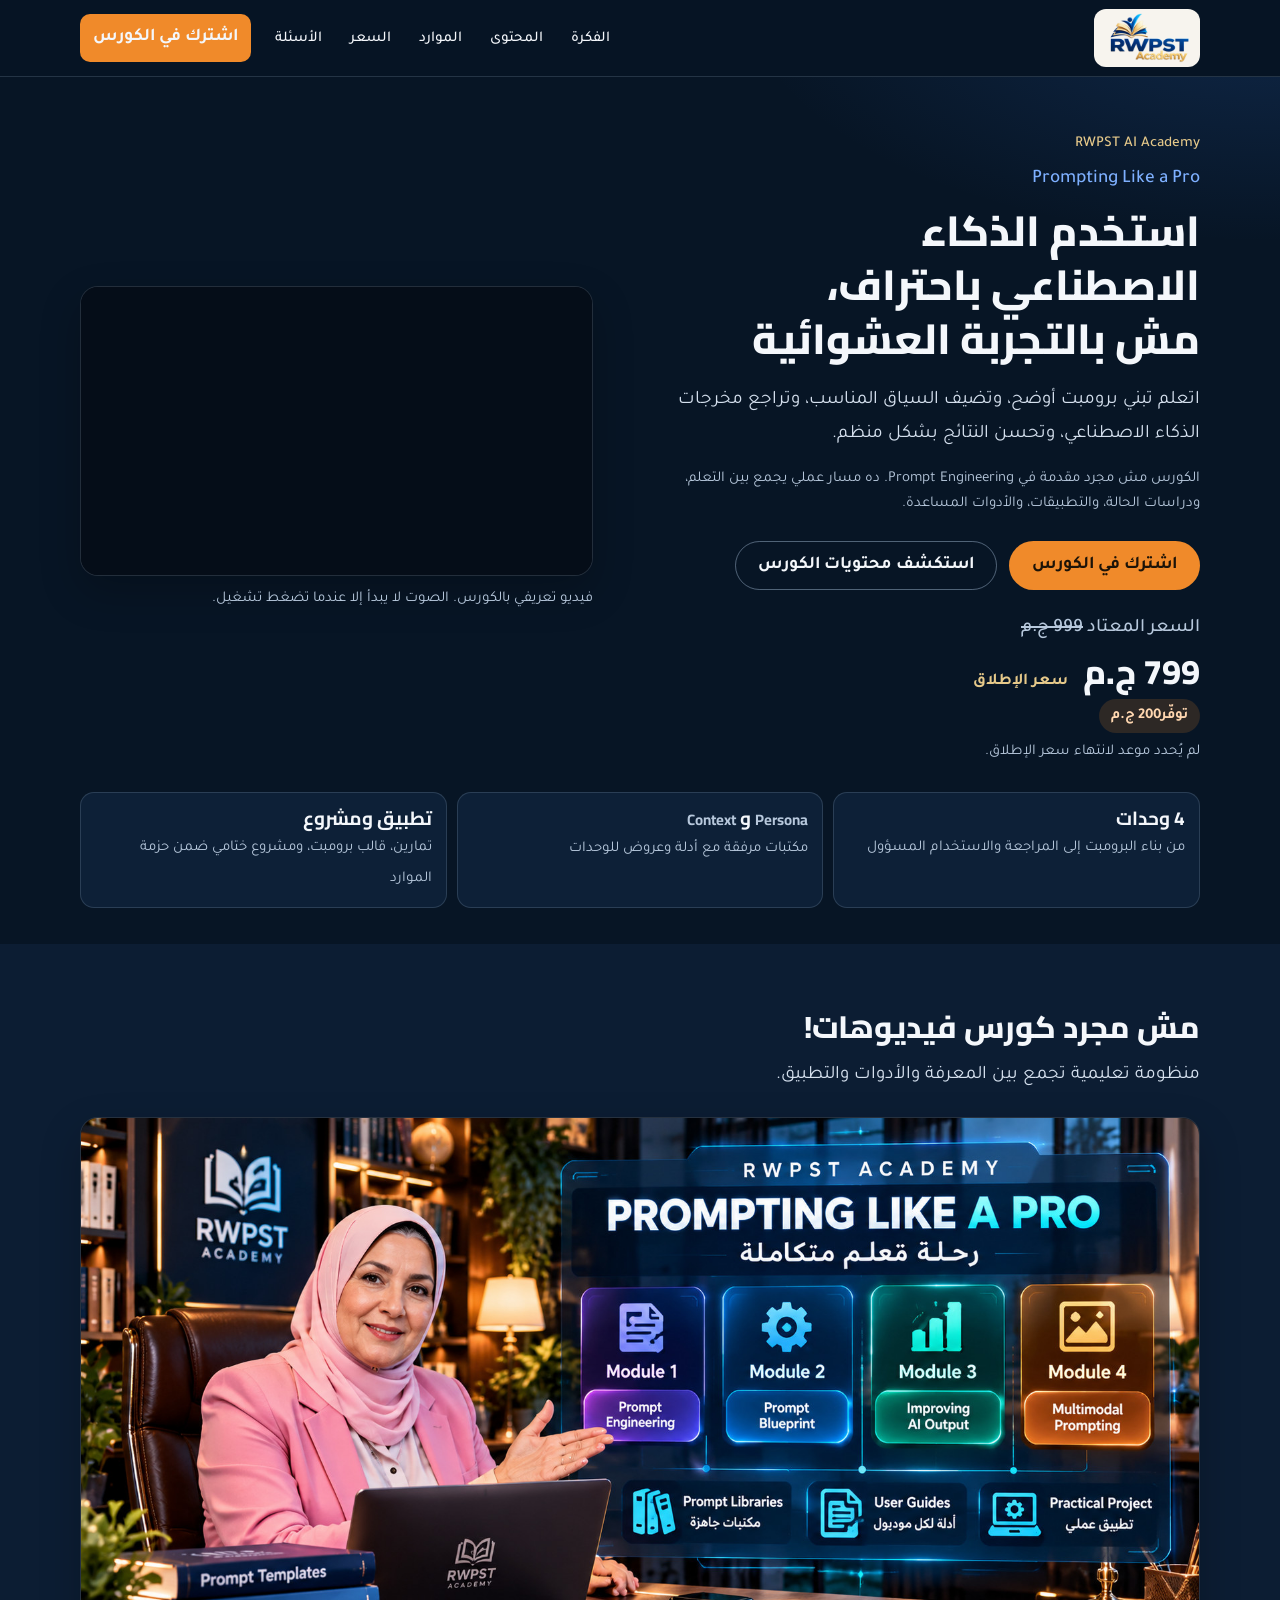
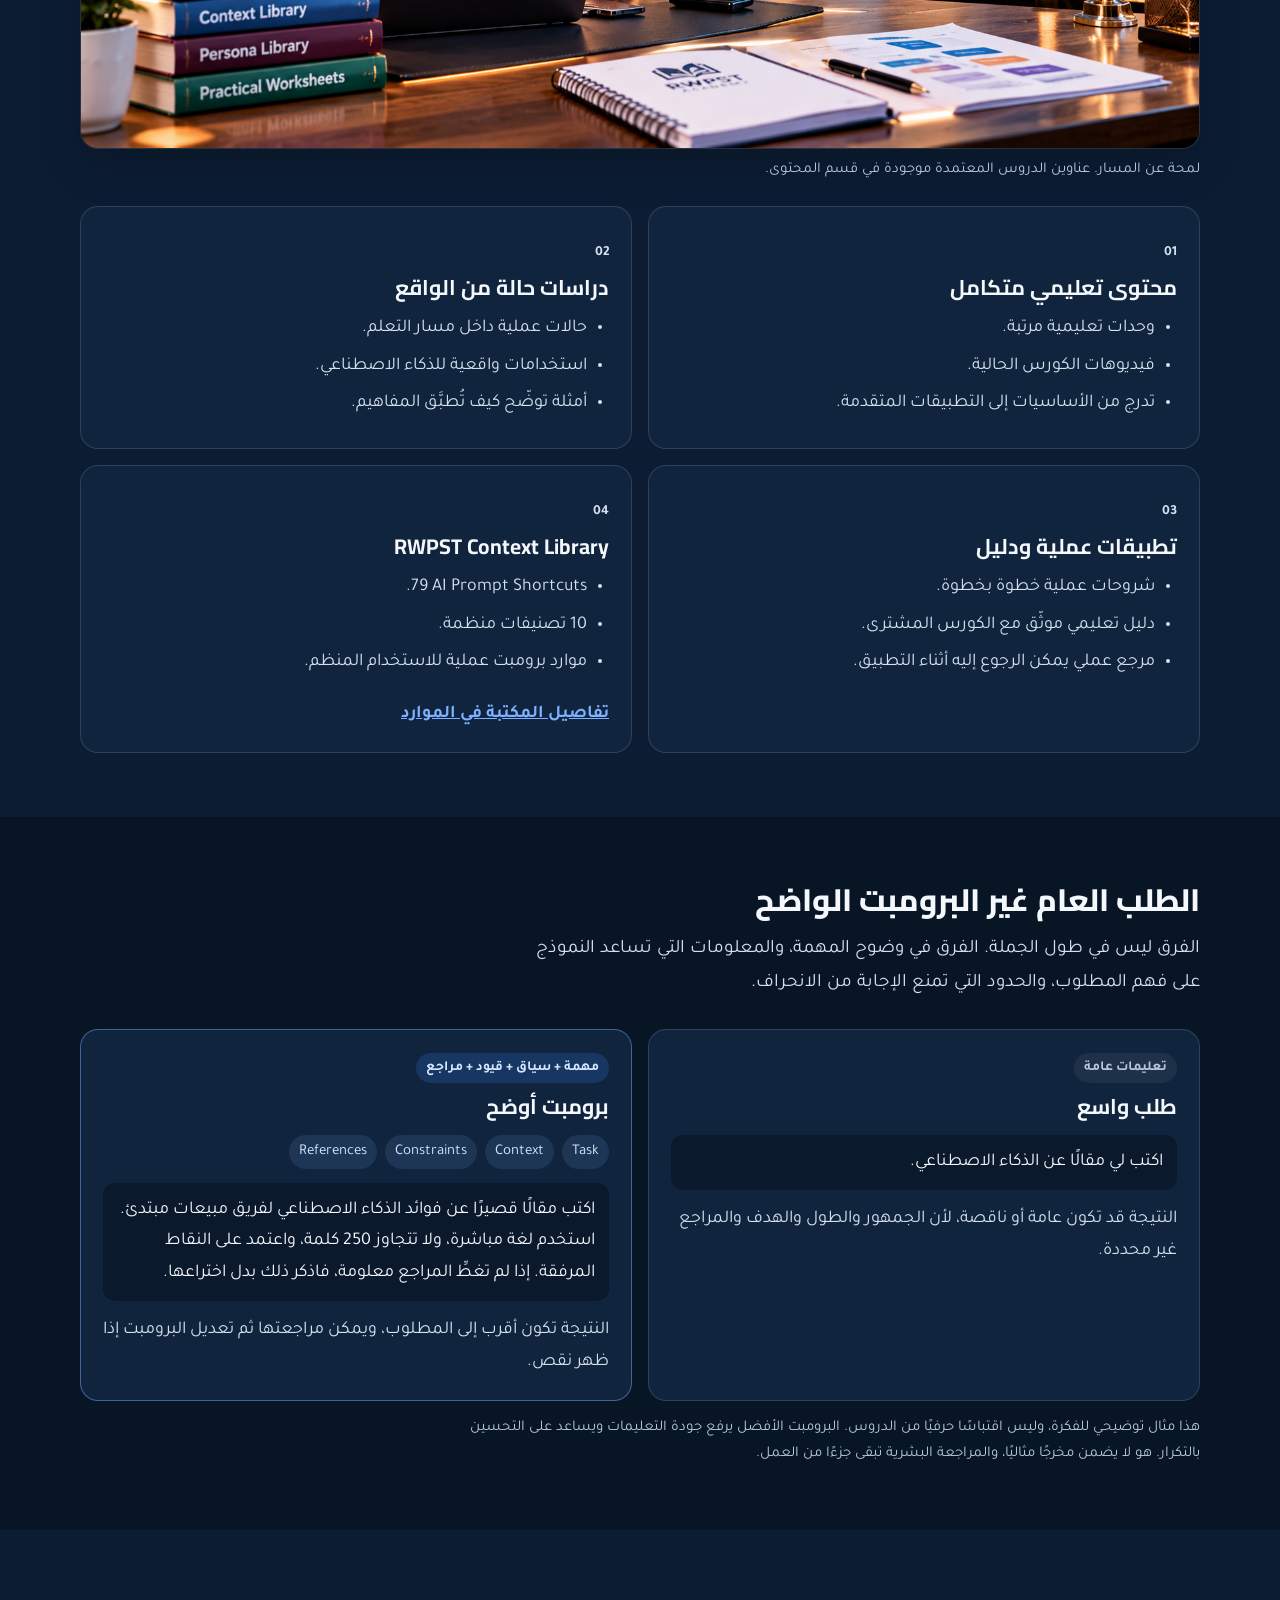
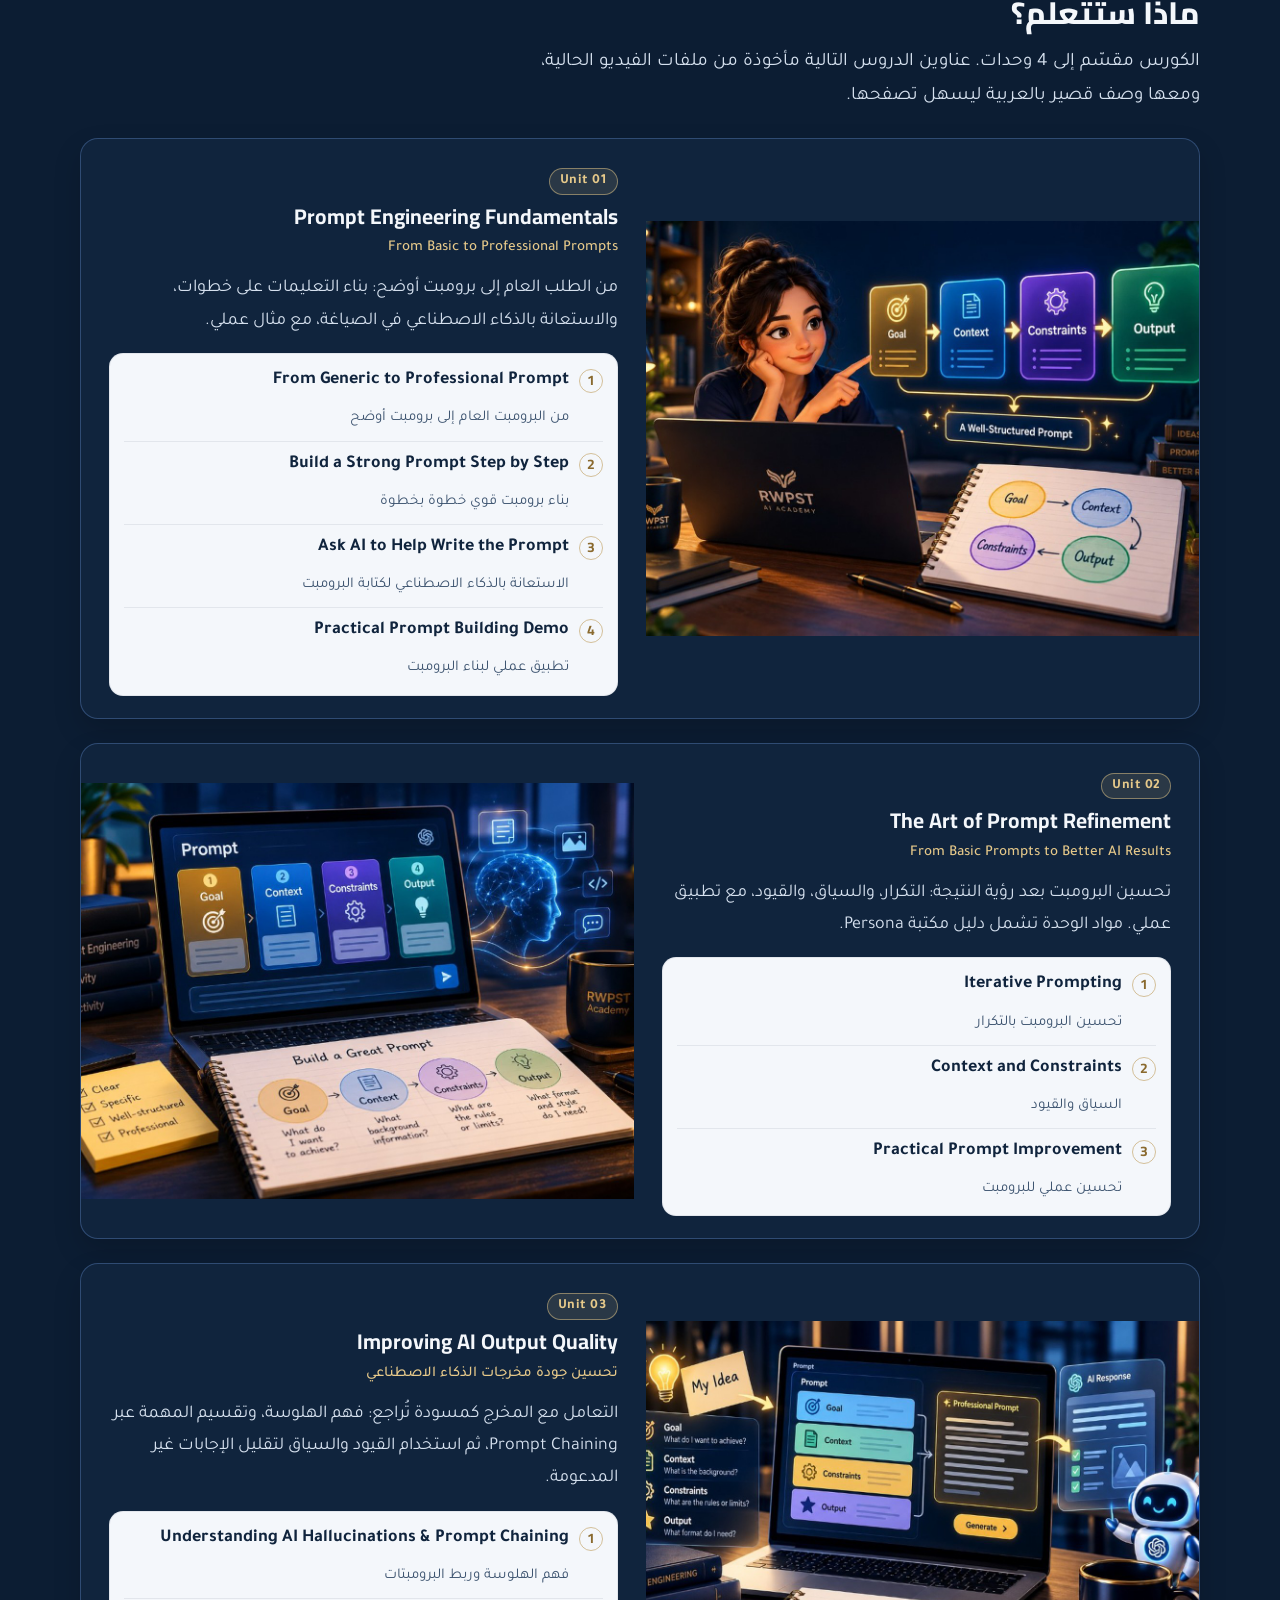
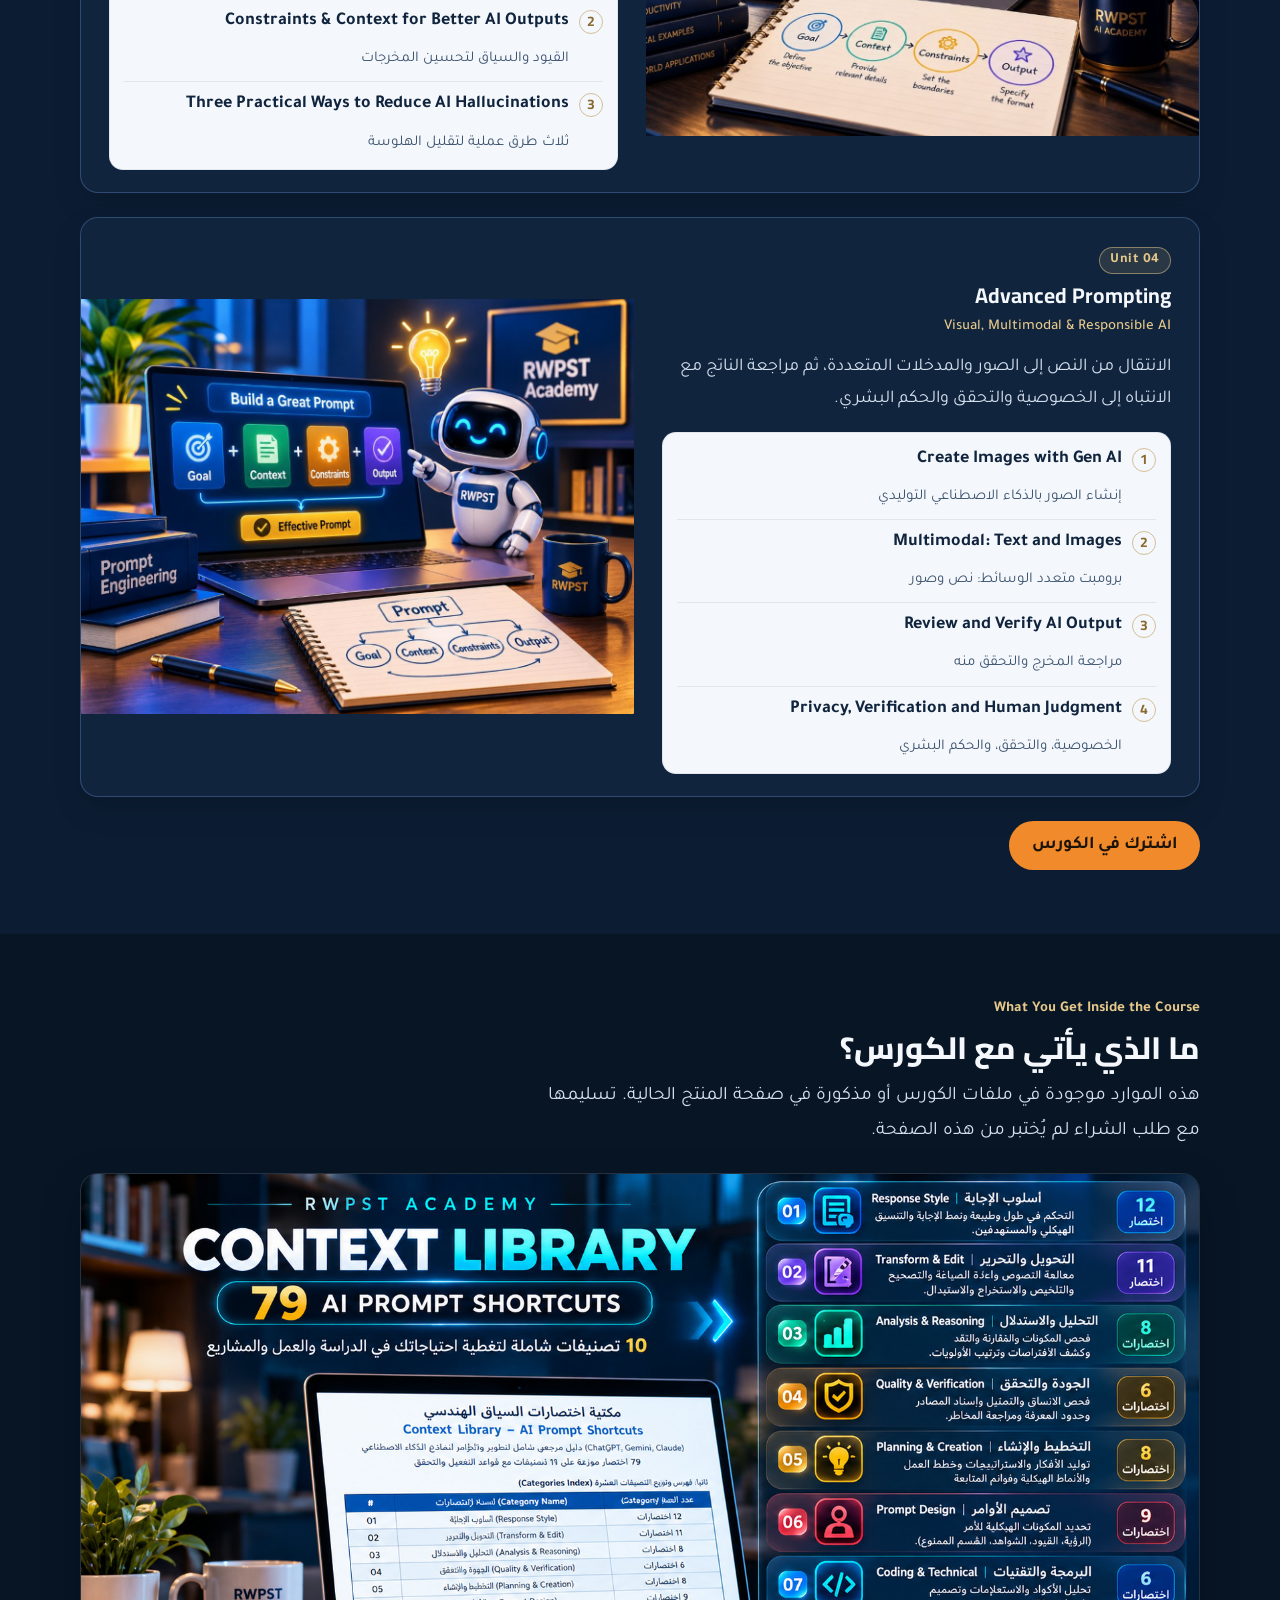
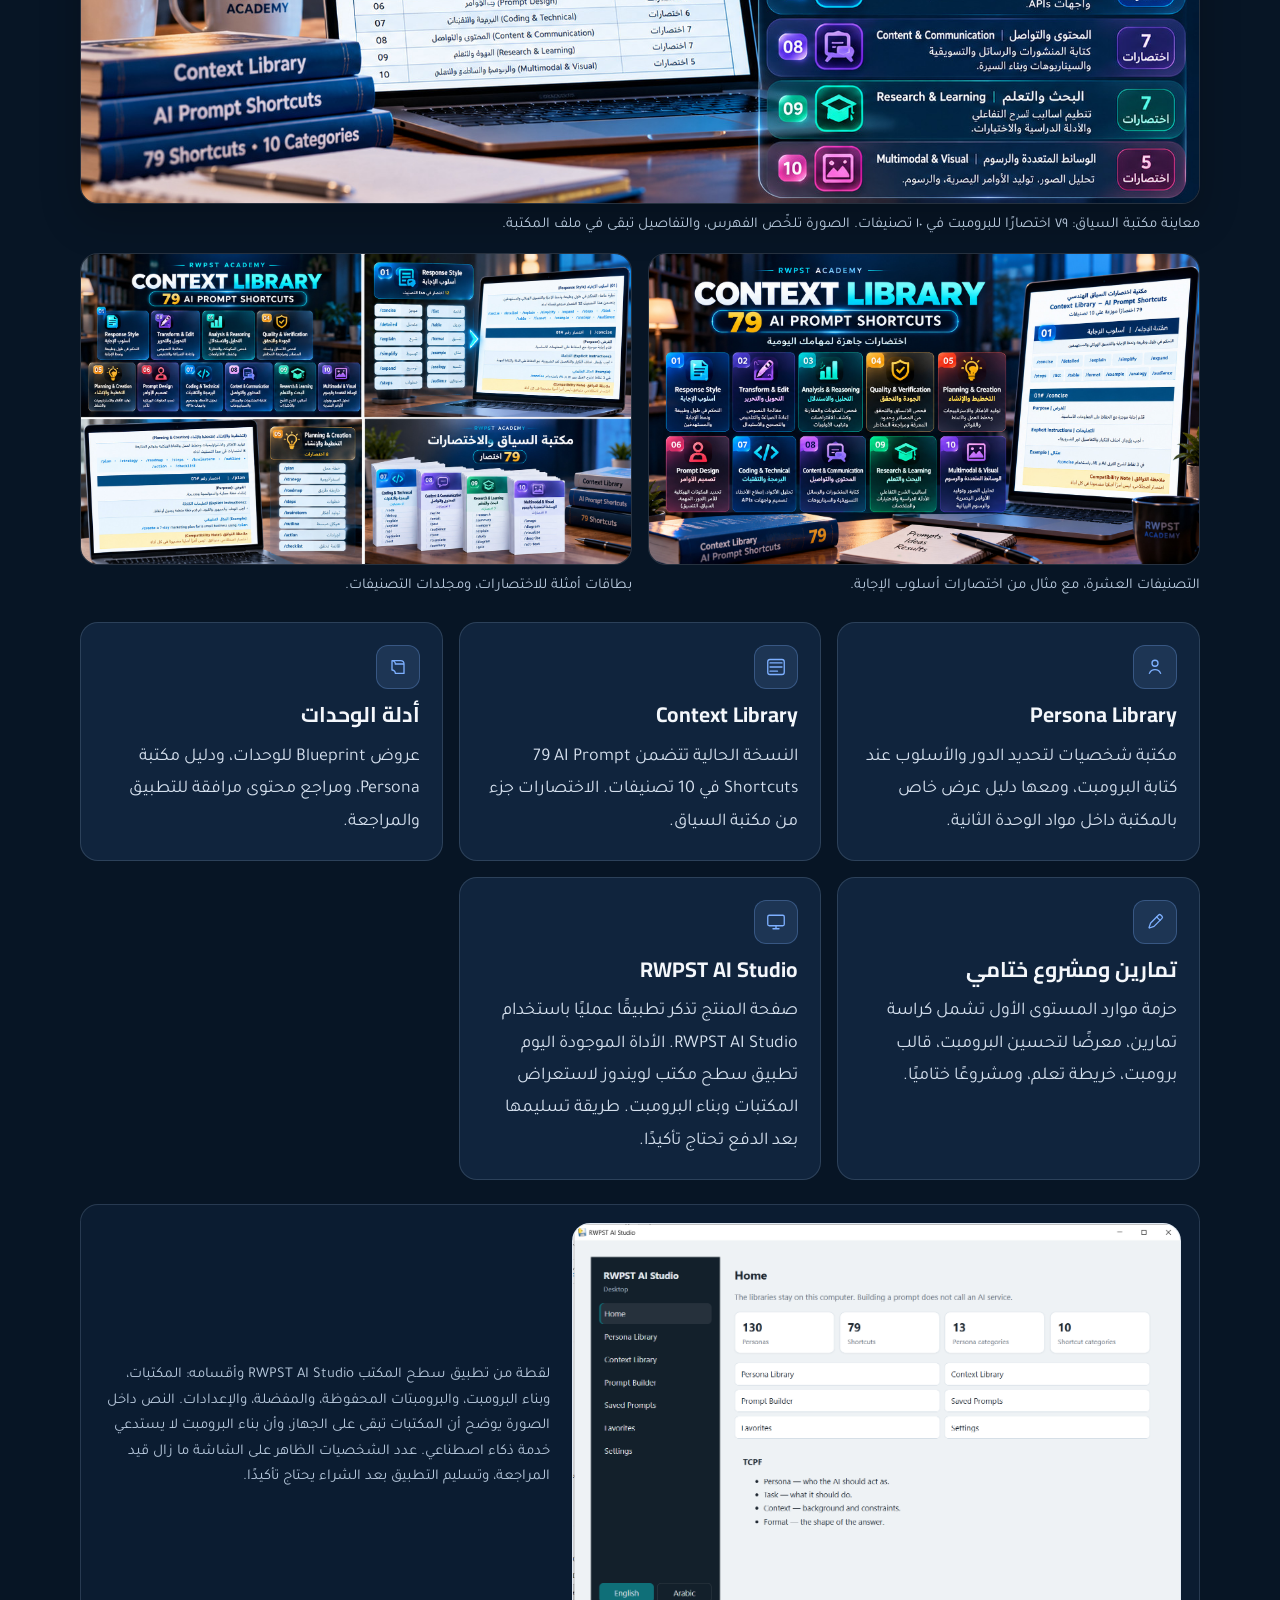
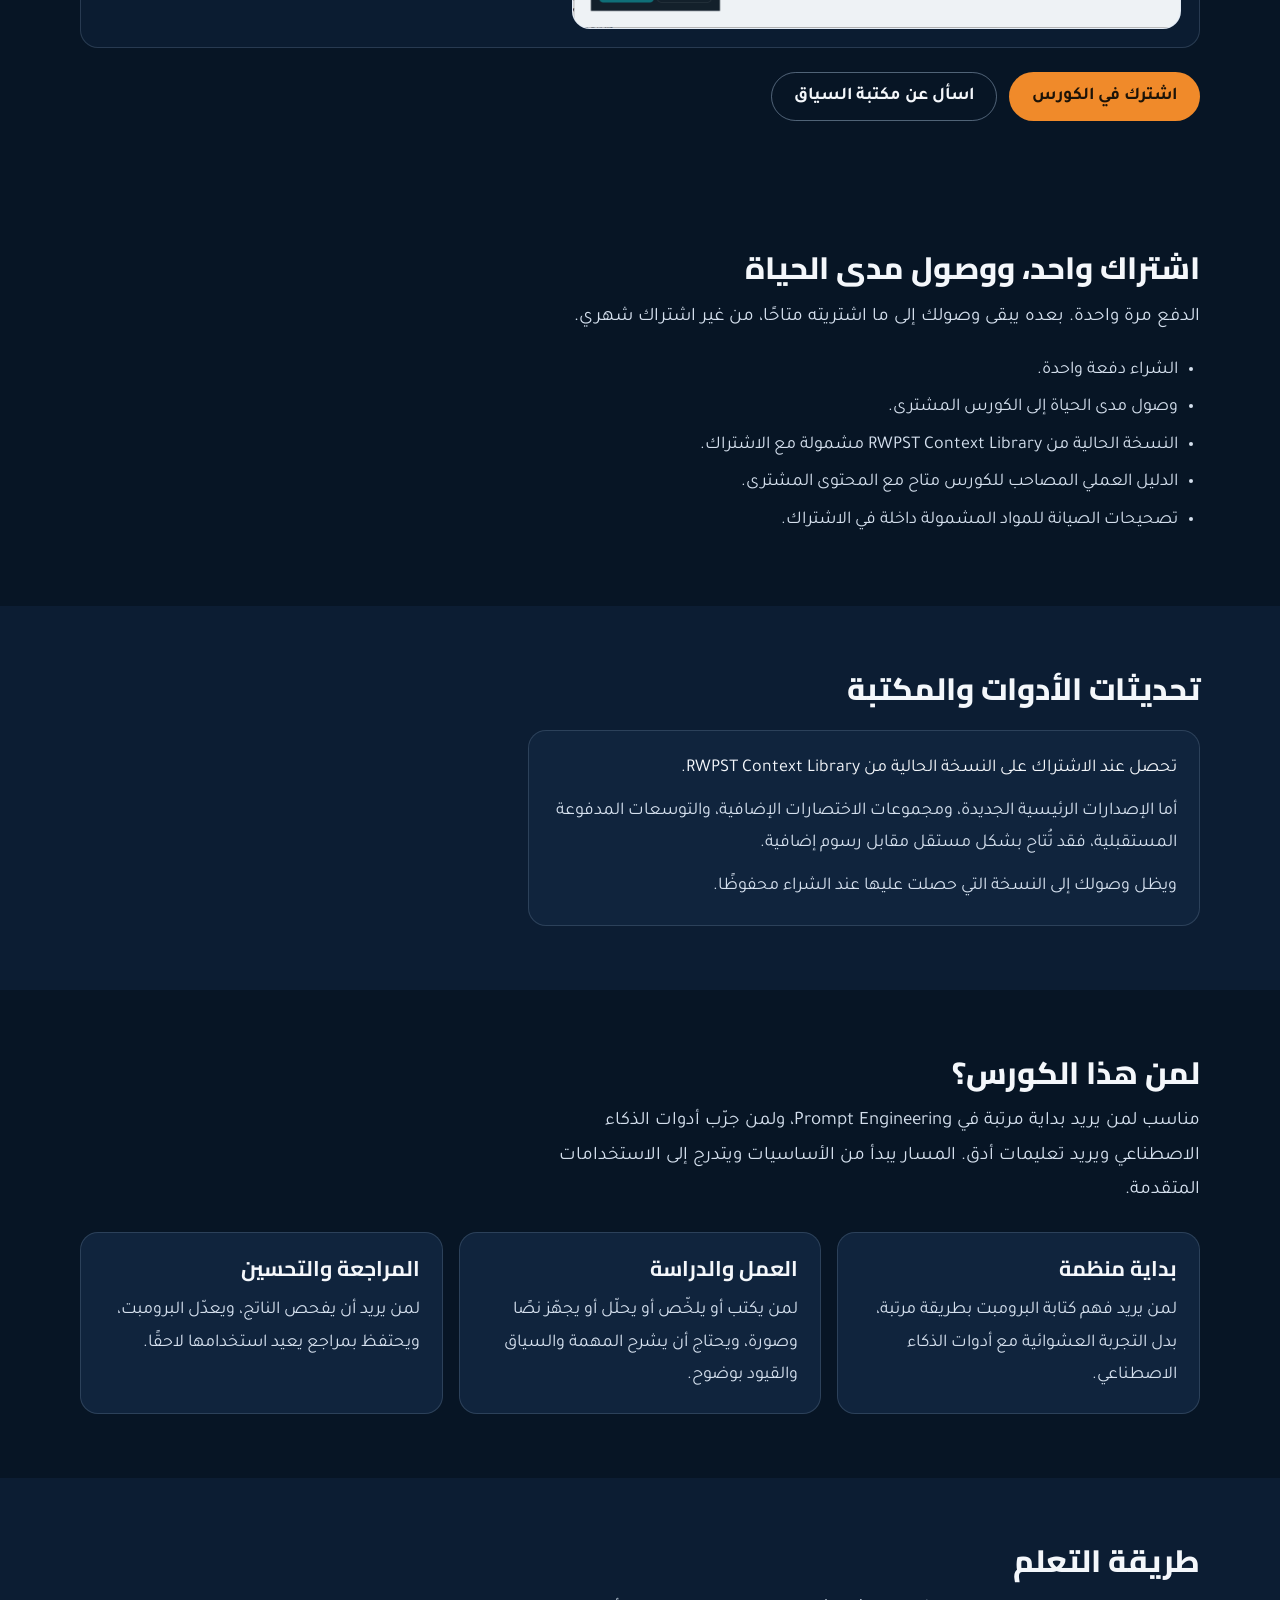
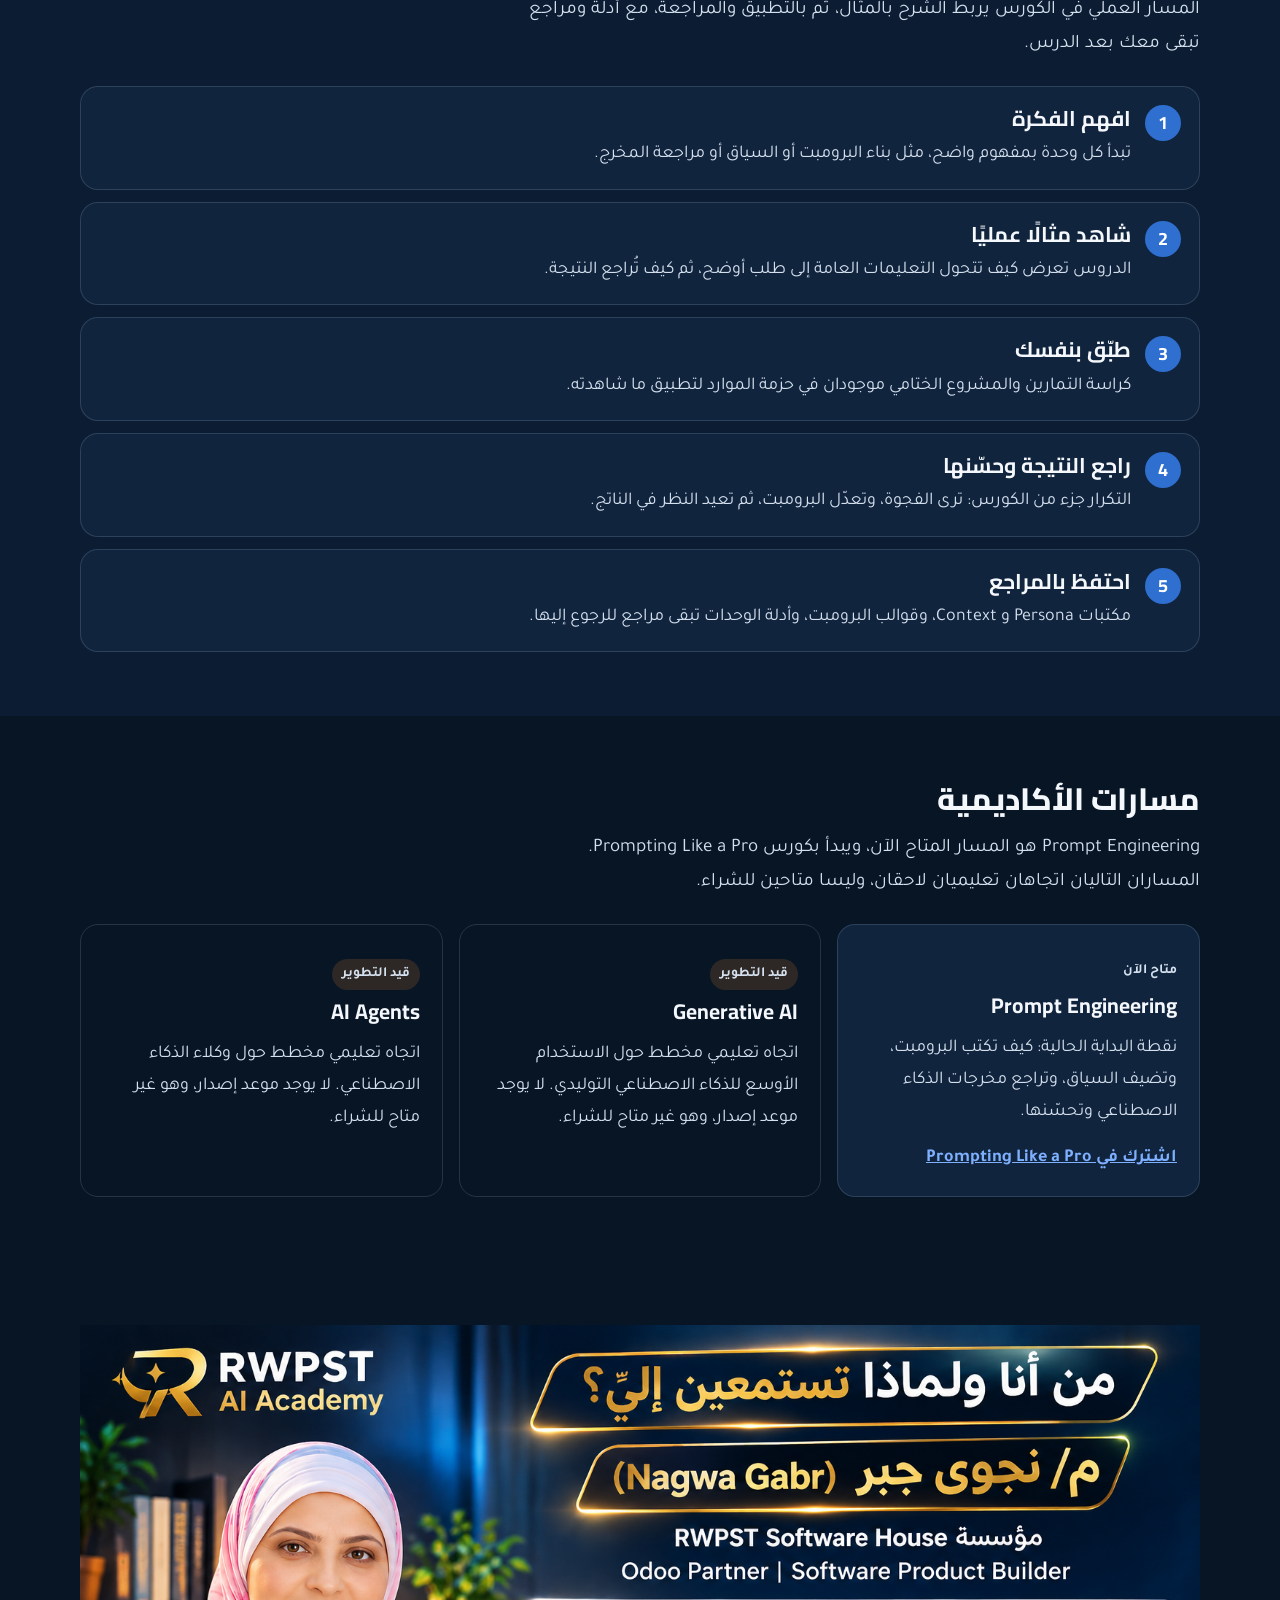
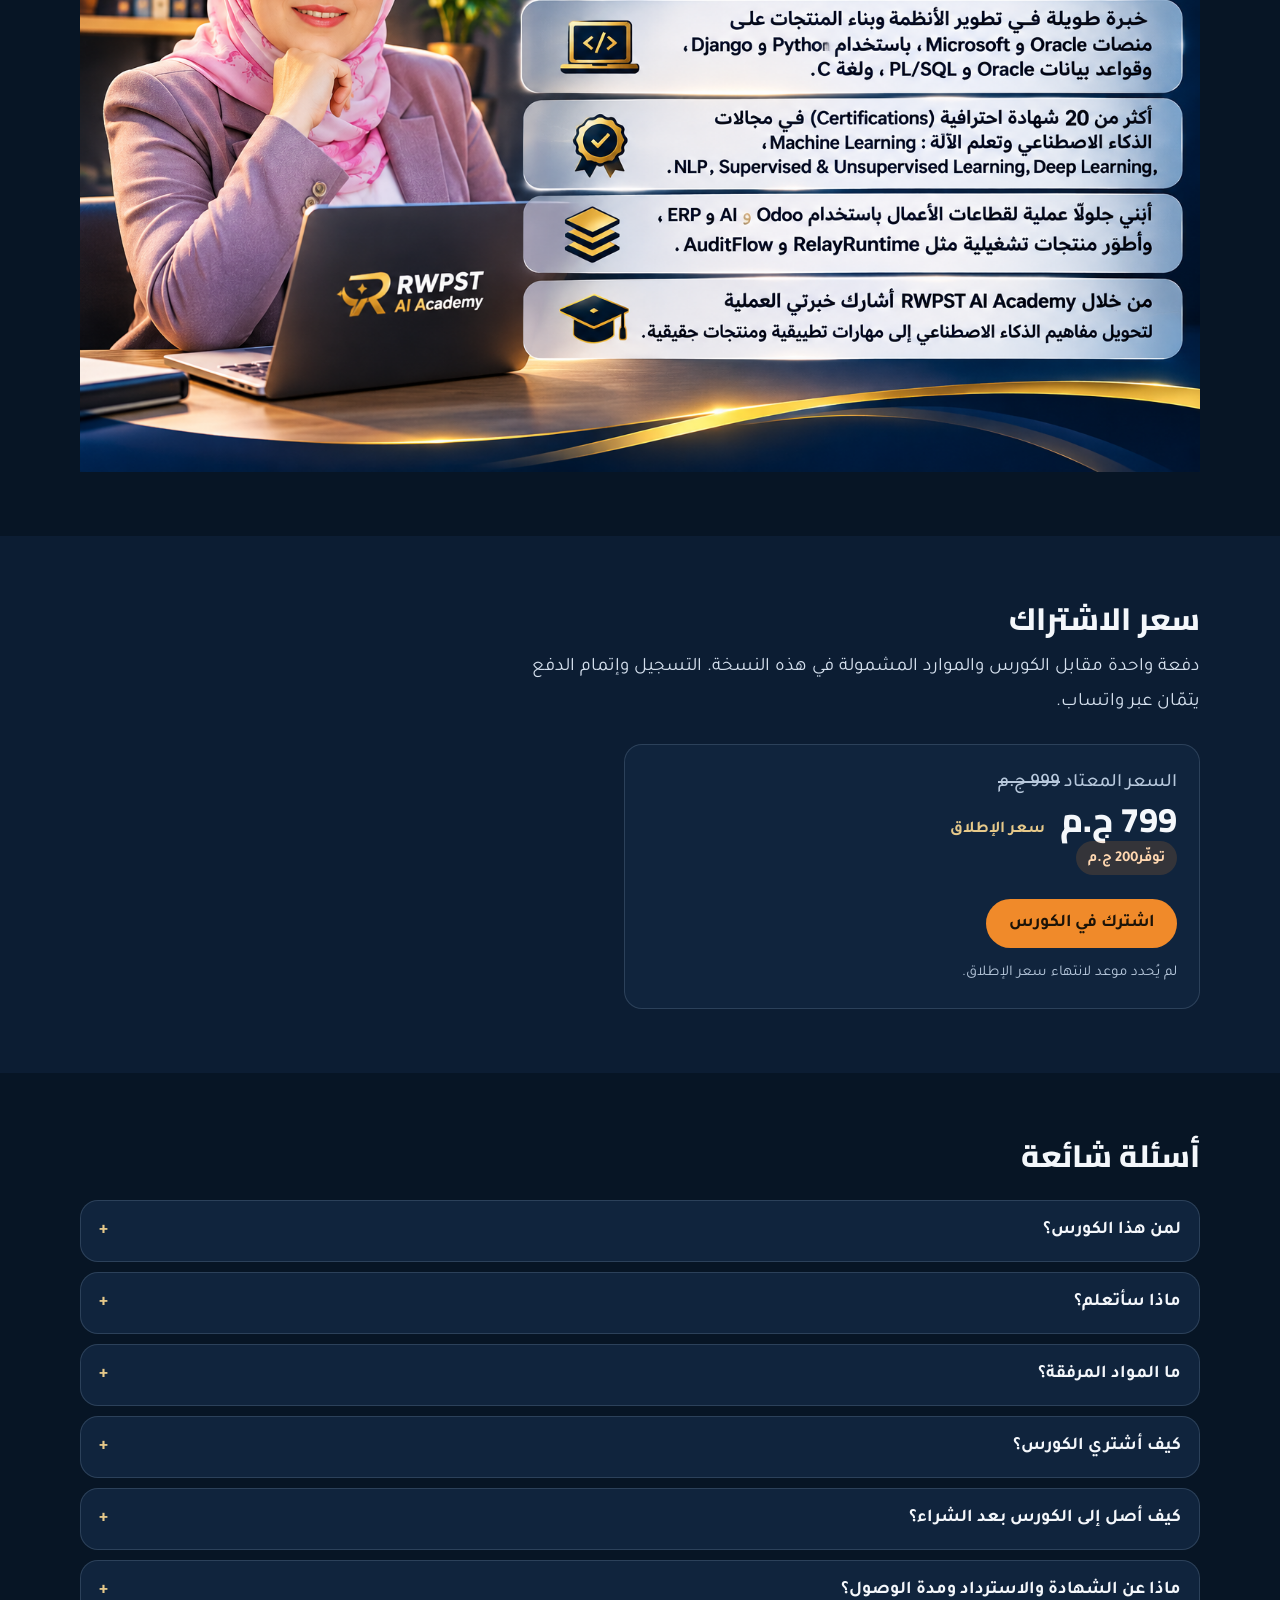
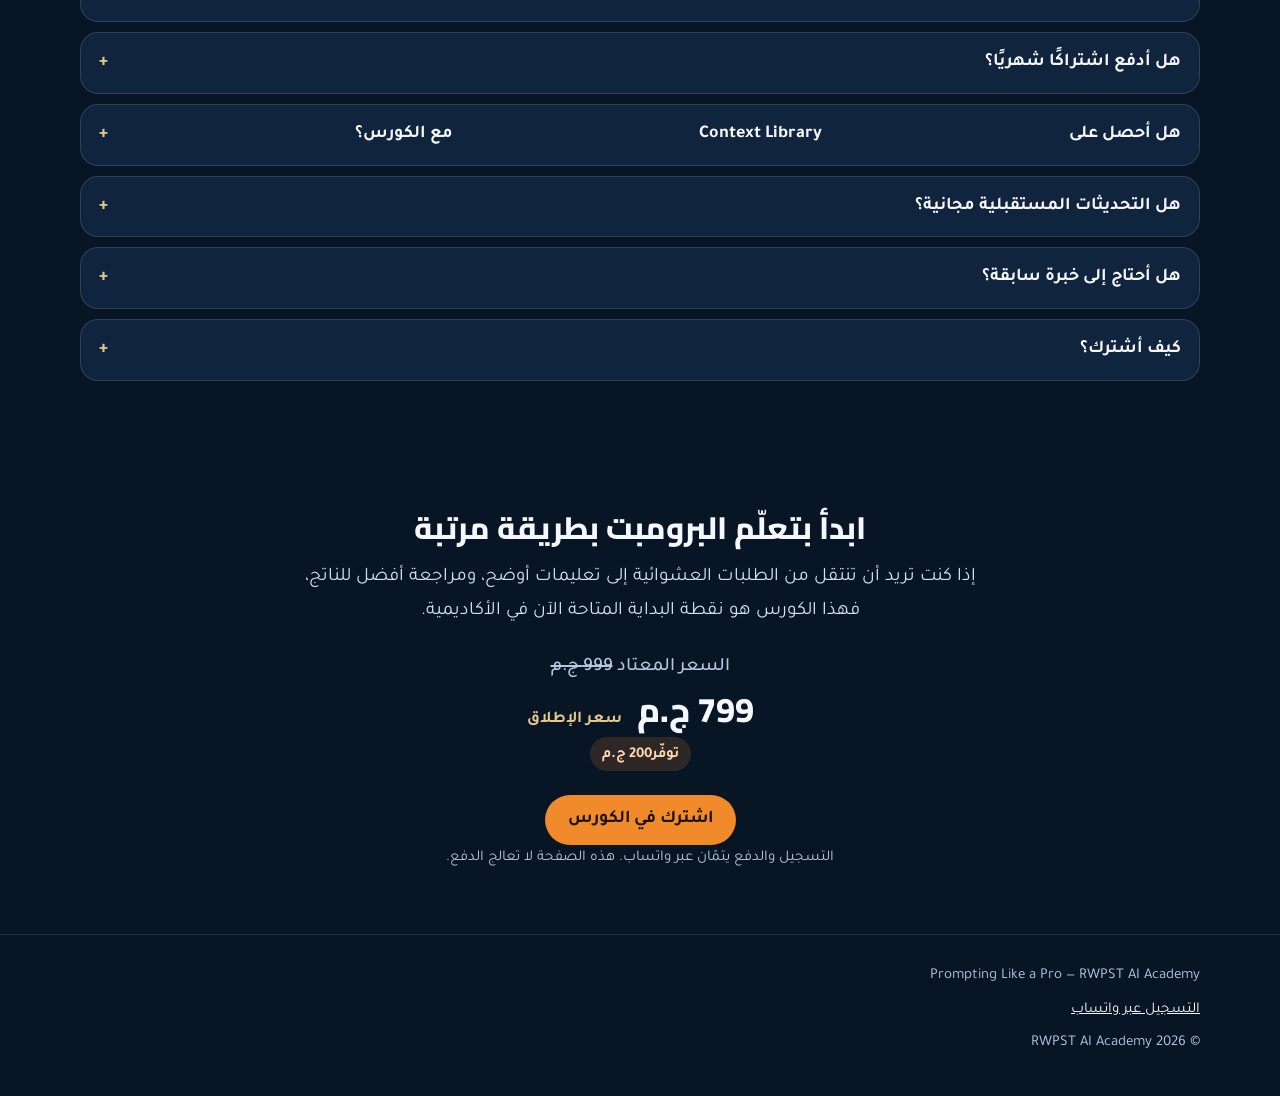
==== commit fc760feb: "Embed course intro video from Google Drive" ====
--- a/index.html
+++ b/index.html
@@ -68,10 +68,7 @@
         </div>
         <div>
           <div class="video-frame">
-            <video controls playsinline preload="metadata" poster="assets/images/video-poster.jpg" aria-labelledby="intro-video-label">
-              <source src="assets/videos/course-intro.mp4" type="video/mp4">
-              متصفحك لا يشغّل هذا الفيديو. يمكنك متابعة أقسام الصفحة.
-            </video>
+            <iframe src="https://drive.google.com/file/d/10wxZEapSfPrX_aUg16_F4tL4gdr42riM/preview" title="RWPST Academy Course Introduction" allow="autoplay; fullscreen" allowfullscreen></iframe>
           </div>
           <p class="video-caption" id="intro-video-label">فيديو تعريفي بالكورس. الصوت لا يبدأ إلا عندما تضغط تشغيل.</p>
         </div>
--- a/styles/main.css
+++ b/styles/main.css
@@ -538,10 +538,12 @@
   overflow: hidden;
 }
 
-.video-frame video {
+.video-frame iframe {
   display: block;
   width: 100%;
+  height: auto;
   aspect-ratio: 16 / 9;
+  border: 0;
   background: #050d18;
 }
 
